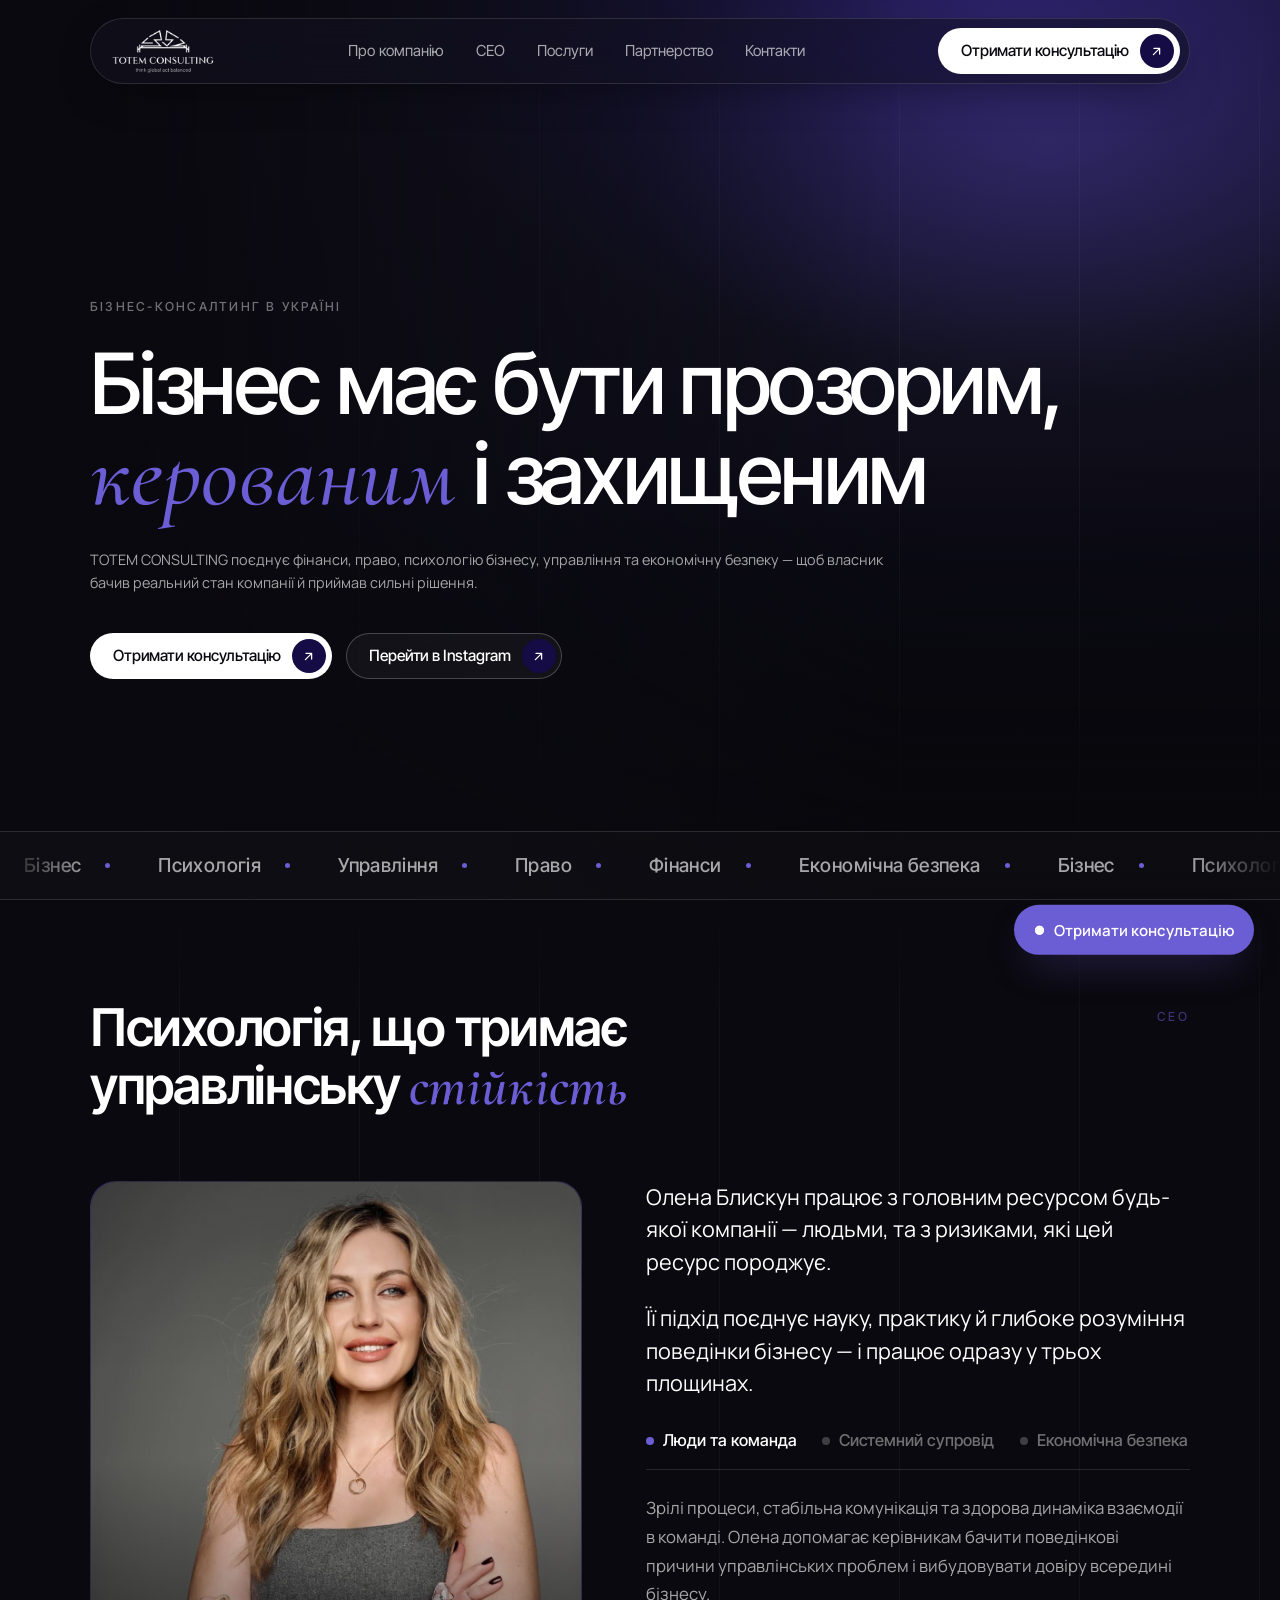
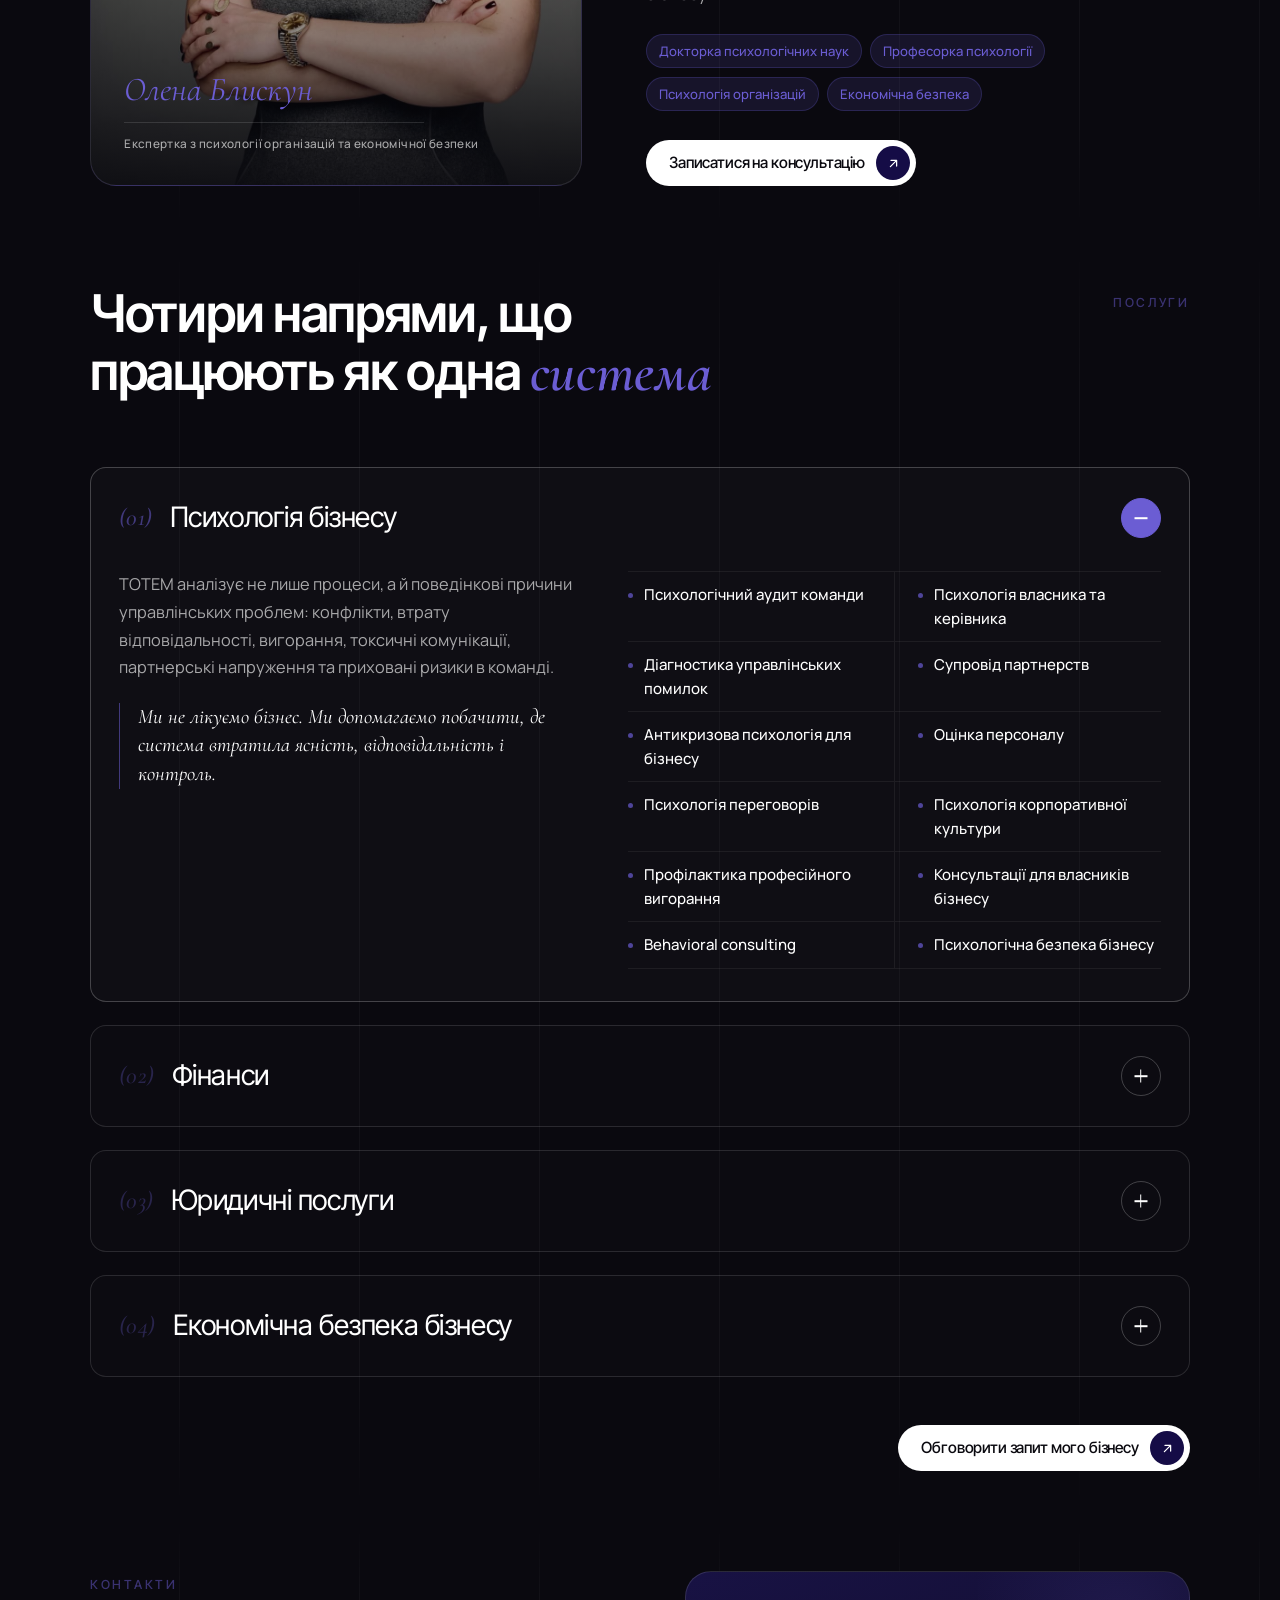
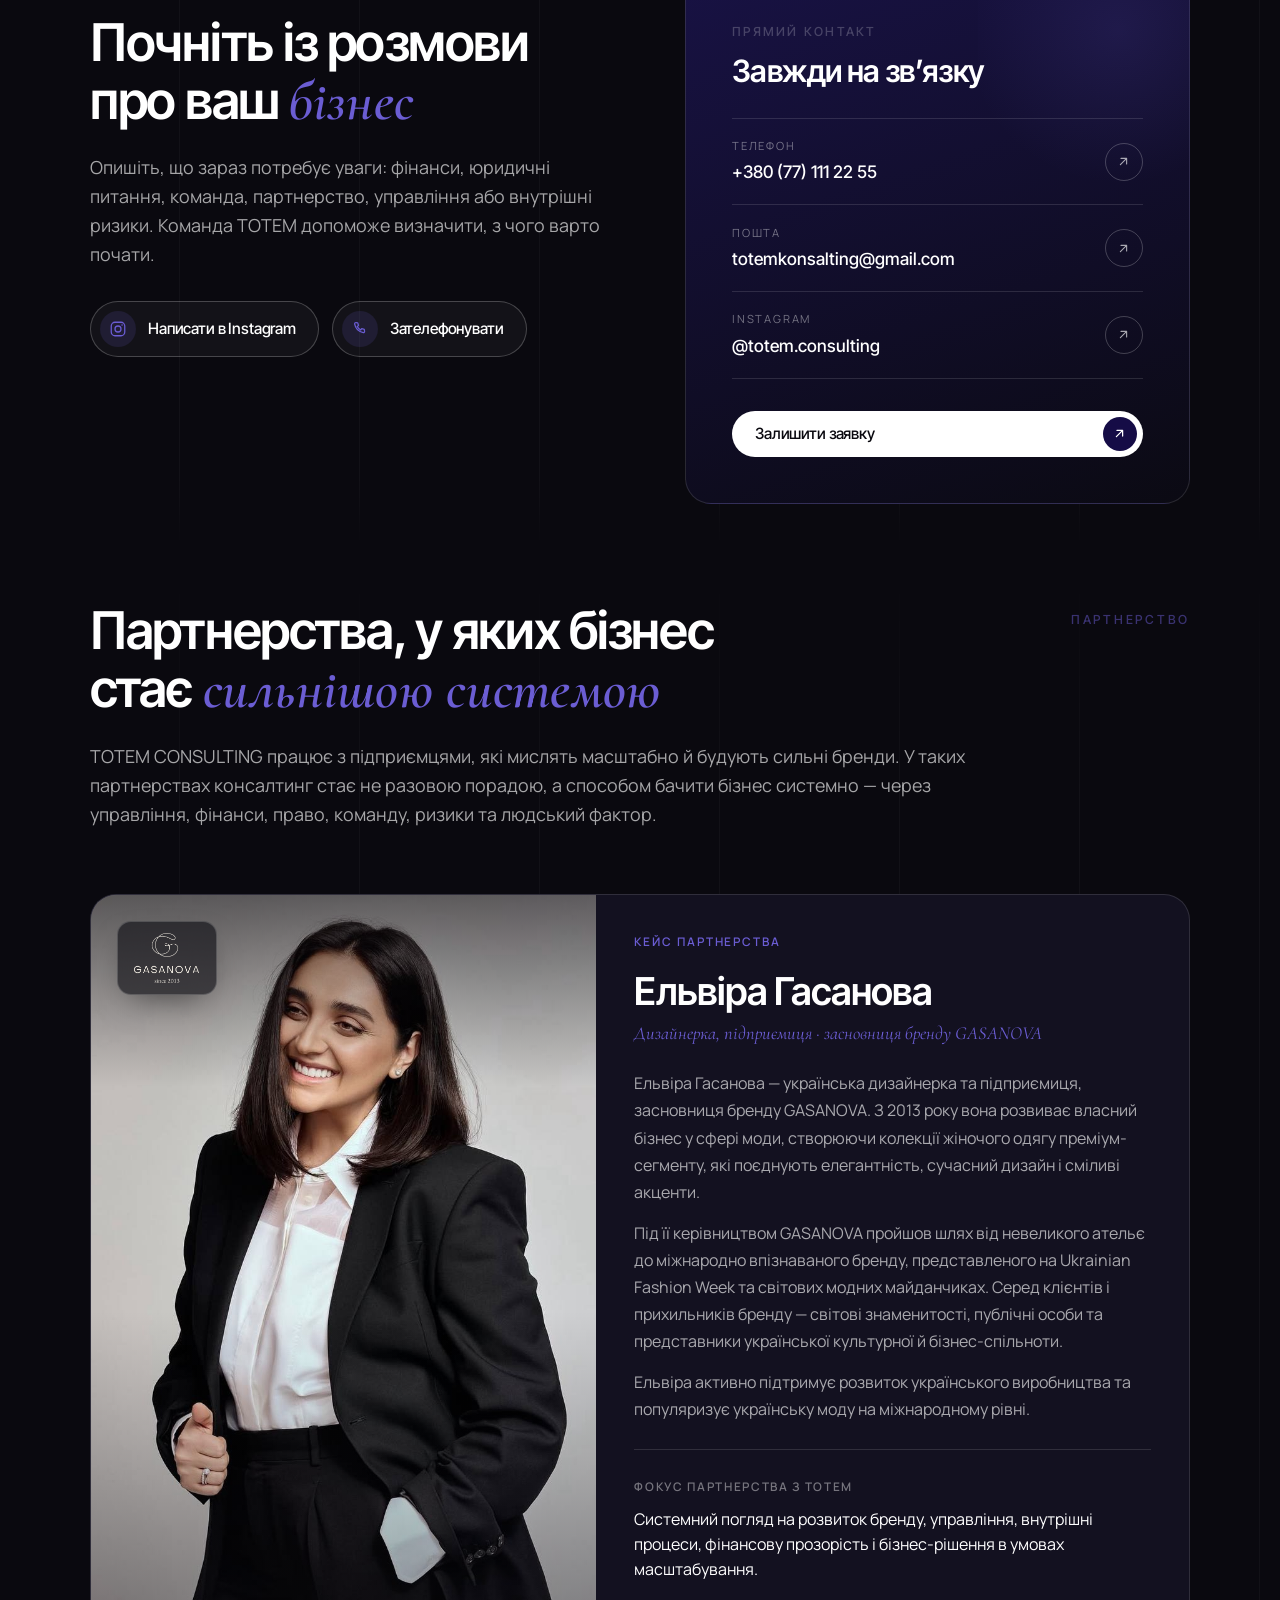
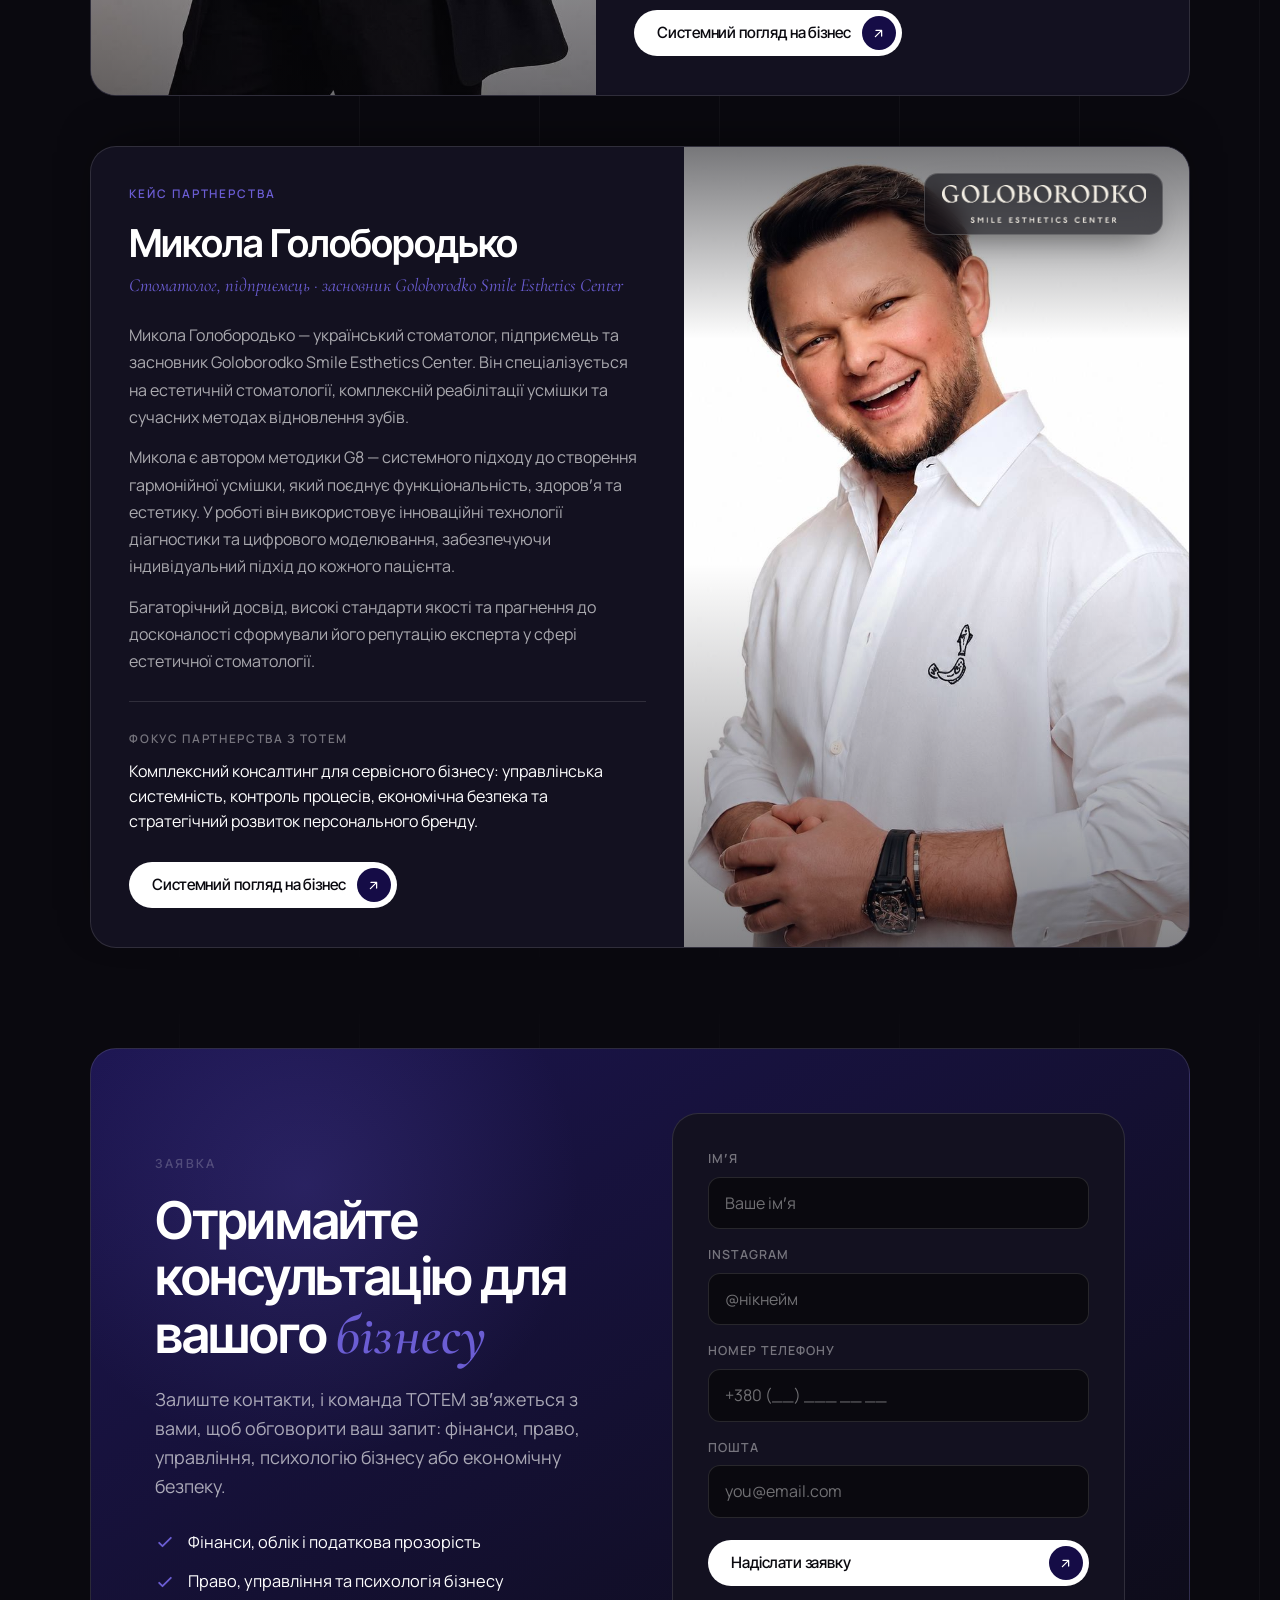
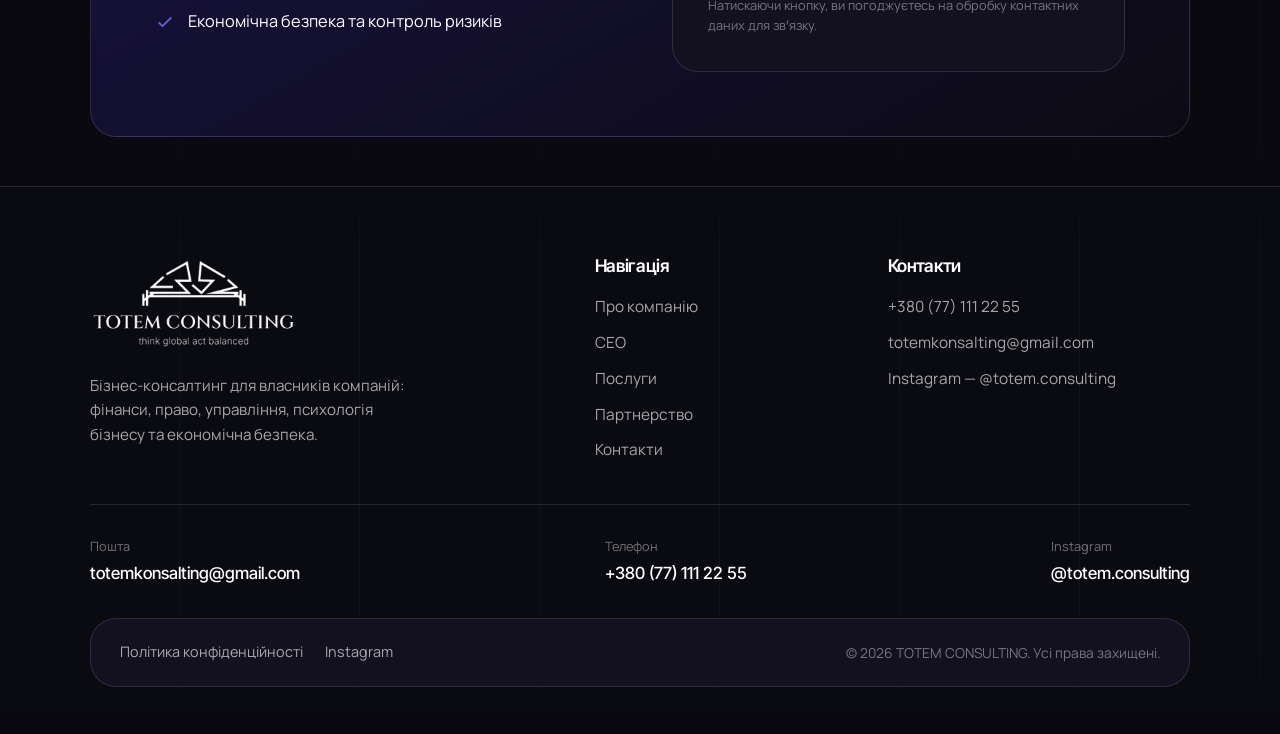
==== index.html @ d89ec5dc "Recolor all warm/gold tints to indigo: gradients, glows, overlays, error colors, near-black canvas n" ====
<!DOCTYPE html>
<html lang="uk">
<head>
  <meta charset="UTF-8">
  <meta name="viewport" content="width=device-width, initial-scale=1.0, viewport-fit=cover">
  <title>TOTEM CONSULTING — бізнес-консалтинг, психологія бізнесу, фінанси, право та управління</title>
  <meta name="description" content="TOTEM CONSULTING допомагає власникам бізнесу структурувати фінанси, право, управління, психологію бізнесу та економічну безпеку. Робимо бізнес прозорим і керованим.">
  <meta property="og:type" content="website">
  <meta property="og:title" content="TOTEM CONSULTING — бізнес-консалтинг для власників компаній">
  <meta property="og:description" content="Фінанси, право, управління, психологія бізнесу та економічна безпека. Робимо бізнес прозорим, керованим і захищеним.">
  <meta property="og:locale" content="uk_UA">
  <meta name="theme-color" content="#0a090f">

  <link rel="preconnect" href="https://fonts.googleapis.com">
  <link rel="preconnect" href="https://fonts.gstatic.com" crossorigin>
  <link href="https://fonts.googleapis.com/css2?family=Inter+Tight:wght@400;500;600;700&family=Manrope:wght@400;500;600;700&family=Cormorant+Garamond:ital,wght@1,500;1,600;1,700&display=swap" rel="stylesheet">
  <link rel="stylesheet" href="css/styles.css">
  <!-- enable preloader only when JS is available (no-JS users see content immediately) -->
  <script>document.documentElement.classList.add('has-pl');</script>
  <link rel="icon" href="data:image/svg+xml,%3Csvg xmlns='http://www.w3.org/2000/svg' viewBox='0 0 32 32'%3E%3Crect width='32' height='32' fill='%230a090f'/%3E%3Ctext x='16' y='23' font-family='Georgia' font-style='italic' font-size='18' fill='%23ffffff' text-anchor='middle'%3ET%3C/text%3E%3C/svg%3E">

  <script type="application/ld+json">
  {
    "@context": "https://schema.org",
    "@type": "ProfessionalService",
    "name": "TOTEM CONSULTING",
    "description": "Бізнес-консалтинг для власників компаній: фінанси, право, управління, психологія бізнесу та економічна безпека.",
    "areaServed": "UA",
    "telephone": "+380771112255",
    "email": "totemkonsalting@gmail.com",
    "sameAs": ["https://www.instagram.com/totem.consulting"]
  }
  </script>
</head>
<body id="top" class="pl-active">

  <!-- ============ 0. PRELOADER (aperture split-reveal) ============ -->
  <div class="preloader" id="preloader" role="status" aria-live="polite" aria-label="Завантаження сайту TOTEM CONSULTING">
    <div class="pl-grid" aria-hidden="true"></div>
    <div class="pl-stage">
      <div class="pl-frame" aria-hidden="true">
        <span class="pl-logo"></span>
        <span class="pl-sheen"></span>
        <span class="pl-shutter pl-shutter--top"></span>
        <span class="pl-shutter pl-shutter--bottom"></span>
        <span class="pl-seam"></span>
      </div>
      <span class="pl-word">TOTEM CONSULTING</span>
      <span class="pl-rule" aria-hidden="true"></span>
    </div>
  </div>

  <!-- ============ 1. ШАПКА ============ -->
  <header class="header" id="header">
    <div class="container">
      <div class="nav-pill">
        <a href="#top" class="brand" aria-label="TOTEM CONSULTING — на головну">
          <img class="brand-logo" src="assets/totem-logo-white.png" alt="TOTEM CONSULTING">
        </a>
        <nav class="nav" aria-label="Головна навігація">
          <a href="#about" class="nav-link">Про компанію</a>
          <a href="#ceo" class="nav-link">CEO</a>
          <a href="#services" class="nav-link">Послуги</a>
          <a href="#partners" class="nav-link">Партнерство</a>
          <a href="#contacts" class="nav-link">Контакти</a>
        </nav>
        <div class="header-right">
          <button class="btn" data-open-popup>
            Отримати консультацію
            <span class="btn-circle" aria-hidden="true">
              <svg viewBox="0 0 24 24" fill="none"><path d="M7 17 17 7M17 7H8M17 7v9" stroke="currentColor" stroke-width="2" stroke-linecap="round" stroke-linejoin="round"/></svg>
              <svg viewBox="0 0 24 24" fill="none"><path d="M7 17 17 7M17 7H8M17 7v9" stroke="currentColor" stroke-width="2" stroke-linecap="round" stroke-linejoin="round"/></svg>
            </span>
          </button>
          <button class="burger" id="burger" aria-label="Відкрити меню" aria-expanded="false"><span></span><span></span><span></span></button>
        </div>
      </div>
    </div>
  </header>

  <div class="mobile-menu" id="mobileMenu">
    <nav aria-label="Мобільна навігація">
      <a href="#about" class="m-link" data-mclose>Про компанію <span>01</span></a>
      <a href="#ceo" class="m-link" data-mclose>CEO <span>02</span></a>
      <a href="#services" class="m-link" data-mclose>Послуги <span>03</span></a>
      <a href="#partners" class="m-link" data-mclose>Партнерство <span>04</span></a>
      <a href="#contacts" class="m-link" data-mclose>Контакти <span>05</span></a>
    </nav>
    <div class="mobile-contacts">
      <a href="https://www.instagram.com/totem.consulting?igsh=ZHdnNnczNXMxYWps" target="_blank" rel="noopener">Instagram — @totem.consulting</a>
      <a href="mailto:totemkonsalting@gmail.com">totemkonsalting@gmail.com</a>
      <a href="tel:+380771112255">+380 (77) 111 22 55</a>
    </div>
  </div>

  <main>

    <!-- ============ 2. CTA-БАНЕР ПРО КОМПАНІЮ ============ -->
    <section class="hero" id="about">
      <!-- Мінімалістичне преміальне тло: ледь помітні вертикальні лінії -->
      <div class="hero-lines" aria-hidden="true"></div>
      <div class="hero-overlay" aria-hidden="true"></div>
      <div class="container">
        <div class="hero-body">
          <span class="eyebrow reveal">Бізнес-консалтинг в Україні</span>
          <h1 class="reveal" data-delay="1" style="margin-top:1.4rem;">
            Бізнес має бути прозорим, <span class="serif">керованим</span> <span class="nowrap">і захищеним</span>
          </h1>
          <p class="hero-sub reveal" data-delay="2">
            TOTEM CONSULTING поєднує фінанси, право, психологію бізнесу, управління
            та економічну безпеку — щоб власник бачив реальний стан компанії
            й приймав сильні рішення.
          </p>
          <div class="hero-actions reveal" data-delay="3">
            <button class="btn" data-open-popup>
              Отримати консультацію
              <span class="btn-circle" aria-hidden="true">
                <svg viewBox="0 0 24 24" fill="none"><path d="M7 17 17 7M17 7H8M17 7v9" stroke="currentColor" stroke-width="2" stroke-linecap="round" stroke-linejoin="round"/></svg>
                <svg viewBox="0 0 24 24" fill="none"><path d="M7 17 17 7M17 7H8M17 7v9" stroke="currentColor" stroke-width="2" stroke-linecap="round" stroke-linejoin="round"/></svg>
              </span>
            </button>
            <a class="btn btn--line" href="https://www.instagram.com/totem.consulting?igsh=ZHdnNnczNXMxYWps" target="_blank" rel="noopener">
              Перейти в Instagram
              <span class="btn-circle" aria-hidden="true">
                <svg viewBox="0 0 24 24" fill="none"><path d="M7 17 17 7M17 7H8M17 7v9" stroke="currentColor" stroke-width="2" stroke-linecap="round" stroke-linejoin="round"/></svg>
                <svg viewBox="0 0 24 24" fill="none"><path d="M7 17 17 7M17 7H8M17 7v9" stroke="currentColor" stroke-width="2" stroke-linecap="round" stroke-linejoin="round"/></svg>
              </span>
            </a>
          </div>
        </div>
      </div>
      <div class="hero-markers" aria-label="Напрями експертизи">
        <div class="hm-viewport">
          <div class="hm-track">
            <span class="hm-item">Бізнес</span><span class="hm-item">Психологія</span><span class="hm-item">Управління</span><span class="hm-item">Право</span><span class="hm-item">Фінанси</span><span class="hm-item">Економічна безпека</span>
            <span class="hm-item" aria-hidden="true">Бізнес</span><span class="hm-item" aria-hidden="true">Психологія</span><span class="hm-item" aria-hidden="true">Управління</span><span class="hm-item" aria-hidden="true">Право</span><span class="hm-item" aria-hidden="true">Фінанси</span><span class="hm-item" aria-hidden="true">Економічна безпека</span>
            <span class="hm-item" aria-hidden="true">Бізнес</span><span class="hm-item" aria-hidden="true">Психологія</span><span class="hm-item" aria-hidden="true">Управління</span><span class="hm-item" aria-hidden="true">Право</span><span class="hm-item" aria-hidden="true">Фінанси</span><span class="hm-item" aria-hidden="true">Економічна безпека</span>
          </div>
        </div>
      </div>
    </section>

    <!-- ============ 3. CEO ============ -->
    <section class="section" id="ceo">
      <div class="container">
        <div class="head-row reveal">
          <div class="head-main">
            <h2 class="h2">Психологія, що тримає управлінську <span class="serif">стійкість</span></h2>
          </div>
          <div class="head-aside">
            <span class="eyebrow head-tag">CEO</span>
          </div>
        </div>

        <div class="ceo-grid">
          <div class="ceo-card reveal" role="img" aria-label="Олена Блискун, CEO TOTEM CONSULTING">
            <img class="ceo-photo" src="assets/Олена.jpg" alt="Олена Блискун — CEO TOTEM CONSULTING">
            <div class="vc-inner">
              <p class="vc-name">Олена Блискун</p>
              <p class="vc-role">Експертка з психології організацій та економічної безпеки</p>
            </div>
          </div>

          <div class="ceo-text reveal" data-delay="1">
            <p class="lead ceo-lead">Олена Блискун працює з головним ресурсом будь-якої компанії — людьми, та з ризиками, які цей ресурс породжує.</p>
            <p class="ceo-intro">Її підхід поєднує науку, практику й глибоке розуміння поведінки бізнесу — і працює одразу у трьох площинах.</p>
            <div class="value-tabs" role="tablist" aria-label="Площини роботи CEO">
              <button class="value-tab active" data-vtab="v1" role="tab">Люди та команда</button>
              <button class="value-tab" data-vtab="v2" role="tab">Системний супровід</button>
              <button class="value-tab" data-vtab="v3" role="tab">Економічна безпека</button>
            </div>
            <div class="value-panel active" id="v1" role="tabpanel"><p>Зрілі процеси, стабільна комунікація та здорова динаміка взаємодії в команді. Олена допомагає керівникам бачити поведінкові причини управлінських проблем і вибудовувати довіру всередині бізнесу.</p></div>
            <div class="value-panel" id="v2" role="tabpanel"><p>Не разові поради, а постійний супровід, що підтримує людський баланс і посилює управлінську стійкість. Науковість поєднується з практичністю та розумінням реальних механізмів бізнесу.</p></div>
            <div class="value-panel" id="v3" role="tabpanel"><p>Погляд на бізнес через призму ризиків, загроз, внутрішньої стабільності та механік захищеності компанії. Як керівниця економічної безпеки, Олена додає роботі команди комплексності.</p></div>
            <div class="ceo-creds">
              <span class="cred">Докторка психологічних наук</span>
              <span class="cred">Професорка психології</span>
              <span class="cred">Психологія організацій</span>
              <span class="cred">Економічна безпека</span>
            </div>
            <button class="btn" data-open-popup style="margin-top:1.8rem;">
              Записатися на консультацію
              <span class="btn-circle" aria-hidden="true">
                <svg viewBox="0 0 24 24" fill="none"><path d="M7 17 17 7M17 7H8M17 7v9" stroke="currentColor" stroke-width="2" stroke-linecap="round" stroke-linejoin="round"/></svg>
                <svg viewBox="0 0 24 24" fill="none"><path d="M7 17 17 7M17 7H8M17 7v9" stroke="currentColor" stroke-width="2" stroke-linecap="round" stroke-linejoin="round"/></svg>
              </span>
            </button>
          </div>
        </div>
      </div>
    </section>

    <!-- ============ 4. ПОСЛУГИ ============ -->
    <section class="section section--alt" id="services">
      <div class="container">
        <div class="head-row reveal">
          <div class="head-main head-main--services">
            <h2 class="h2">Чотири напрями, що працюють як одна <span class="serif">система</span></h2>
          </div>
          <div class="head-aside">
            <span class="eyebrow head-tag">Послуги</span>
          </div>
        </div>

        <div class="acc reveal" data-delay="1">
          <div class="acc-item open">
            <button class="acc-head" aria-expanded="true"><span class="acc-num">(01)</span><span class="acc-title">Психологія бізнесу</span><span class="acc-toggle" aria-hidden="true"></span></button>
            <div class="acc-body"><div class="acc-inner">
              <div>
                <p class="acc-desc">TOTEM аналізує не лише процеси, а й поведінкові причини управлінських проблем: конфлікти, втрату відповідальності, вигорання, токсичні комунікації, партнерські напруження та приховані ризики в команді.</p>
                <p class="acc-quote">Ми не лікуємо бізнес. Ми допомагаємо побачити, де система втратила ясність, відповідальність і контроль.</p>
              </div>
              <ul class="acc-list">
                <li>Психологічний аудит команди</li><li>Психологія власника та керівника</li><li>Діагностика управлінських помилок</li><li>Супровід партнерств</li><li>Антикризова психологія для бізнесу</li><li>Оцінка персоналу</li><li>Психологія переговорів</li><li>Психологія корпоративної культури</li><li>Профілактика професійного вигорання</li><li>Консультації для власників бізнесу</li><li>Behavioral consulting</li><li>Психологічна безпека бізнесу</li>
              </ul>
            </div></div>
          </div>
          <div class="acc-item">
            <button class="acc-head" aria-expanded="false"><span class="acc-num">(02)</span><span class="acc-title">Фінанси</span><span class="acc-toggle" aria-hidden="true"></span></button>
            <div class="acc-body"><div class="acc-inner">
              <div><p class="acc-desc">TOTEM допомагає власнику бачити реальний фінансовий стан бізнесу, контролювати цифри, податки, облік, ризики та внутрішні процеси.</p></div>
              <ul class="acc-list">
                <li>Реєстрація та супровід ФОП</li><li>Реєстрація та ведення ТОВ</li><li>Бухгалтерський супровід бізнесу</li><li>Податкова звітність</li><li>Супровід ПДВ</li><li>Фінансовий аудит бізнесу</li><li>Управлінський облік</li><li>Оптимізація бізнес-процесів</li><li>Супровід перевірок</li><li>Фінансова безпека бізнесу</li><li>Консультації для бізнесу</li><li>Аутсорсинг фінансового відділу</li>
              </ul>
            </div></div>
          </div>
          <div class="acc-item">
            <button class="acc-head" aria-expanded="false"><span class="acc-num">(03)</span><span class="acc-title">Юридичні послуги</span><span class="acc-toggle" aria-hidden="true"></span></button>
            <div class="acc-body"><div class="acc-inner">
              <div><p class="acc-desc">Юридичний супровід TOTEM допомагає бізнесу зменшувати правові ризики, правильно оформлювати домовленості, захищати інтереси компанії та приймати рішення з урахуванням юридичних наслідків.</p></div>
              <ul class="acc-list">
                <li>Юридичний супровід бізнесу</li><li>Розробка та аналіз договорів</li><li>Договірний супровід</li><li>Супровід ФОП та ТОВ</li><li>Правовий аудит бізнесу</li><li>Супровід перевірок і держорганів</li><li>Юридичний супровід партнерств</li><li>Претензійна та досудова робота</li><li>Корпоративне право</li><li>Супровід бізнес-рішень</li><li>Партнерство з адвокатськими обʼєднаннями</li><li>Робота з профільними юристами</li>
              </ul>
            </div></div>
          </div>
          <div class="acc-item">
            <button class="acc-head" aria-expanded="false"><span class="acc-num">(04)</span><span class="acc-title">Економічна безпека бізнесу</span><span class="acc-toggle" aria-hidden="true"></span></button>
            <div class="acc-body"><div class="acc-inner">
              <div>
                <p class="acc-desc">TOTEM допомагає власникам бачити ризики раніше, ніж вони стають кризою: у фінансах, команді, партнерах, документах, процесах і репутації.</p>
                <p class="acc-quote">TOTEM допомагає бізнесу бачити ризики до того, як вони стають проблемою.</p>
              </div>
              <ul class="acc-list">
                <li>Аналіз бізнес-ризиків</li><li>Аудит внутрішніх процесів</li><li>Аналіз репутаційних і фінансових ризиків</li><li>Комплексний аналіз вразливостей бізнесу</li><li>Конфіденційний супровід бізнесу</li><li>Перевірка надійності внутрішніх процесів</li><li>Антикризовий супровід власників</li><li>Супровід складних переговорів</li>
              </ul>
            </div></div>
          </div>
        </div>

        <div class="acc-cta reveal">
          <button class="btn" data-open-popup>
            Обговорити запит мого бізнесу
            <span class="btn-circle" aria-hidden="true">
              <svg viewBox="0 0 24 24" fill="none"><path d="M7 17 17 7M17 7H8M17 7v9" stroke="currentColor" stroke-width="2" stroke-linecap="round" stroke-linejoin="round"/></svg>
              <svg viewBox="0 0 24 24" fill="none"><path d="M7 17 17 7M17 7H8M17 7v9" stroke="currentColor" stroke-width="2" stroke-linecap="round" stroke-linejoin="round"/></svg>
            </span>
          </button>
        </div>
      </div>
    </section>

    <!-- ============ 5. КОНТАКТНА ГРУПА ============ -->
    <section class="section" id="contacts">
      <div class="container">
        <div class="contact-grid">
          <div class="contact-intro reveal">
            <span class="eyebrow eyebrow--accent">Контакти</span>
            <h2 class="h2" style="margin-top:1.2rem;">Почніть із розмови про ваш <span class="serif">бізнес</span></h2>
            <p class="lead" style="margin-top:1.3rem;">Опишіть, що зараз потребує уваги: фінанси, юридичні питання, команда, партнерство, управління або внутрішні ризики. Команда TOTEM допоможе визначити, з чого варто почати.</p>
            <div class="contact-actions">
              <a class="btn btn--icon" href="https://www.instagram.com/totem.consulting?igsh=ZHdnNnczNXMxYWps" target="_blank" rel="noopener">
                <span class="btn-ico" aria-hidden="true"><svg viewBox="0 0 24 24" fill="none"><rect x="3" y="3" width="18" height="18" rx="5" stroke="currentColor" stroke-width="1.7"/><circle cx="12" cy="12" r="4" stroke="currentColor" stroke-width="1.7"/><circle cx="17.4" cy="6.6" r="1.1" fill="currentColor"/></svg></span>
                Написати в Instagram
              </a>
              <a class="btn btn--icon" href="tel:+380771112255">
                <span class="btn-ico" aria-hidden="true"><svg viewBox="0 0 24 24" fill="none"><path d="M6.6 3.5 9 3.9l1 3.4-1.7 1.4a12 12 0 0 0 4.6 4.6l1.4-1.7 3.4 1 .4 2.4a1.6 1.6 0 0 1-1.7 1.8A14.6 14.6 0 0 1 4.8 5.2 1.6 1.6 0 0 1 6.6 3.5Z" stroke="currentColor" stroke-width="1.7" stroke-linejoin="round"/></svg></span>
                Зателефонувати
              </a>
            </div>
          </div>
          <div class="contact-card reveal" data-delay="1">
            <span class="eyebrow eyebrow--soft">Прямий контакт</span>
            <h3>Завжди на звʼязку</h3>
            <div class="bold-rows">
              <a class="bold-row" href="tel:+380771112255">
                <span class="br-meta"><span class="br-label">Телефон</span><span class="br-value">+380 (77) 111 22 55</span></span>
                <span class="br-go" aria-hidden="true"><svg viewBox="0 0 24 24" fill="none"><path d="M7 17 17 7M17 7H8M17 7v9" stroke="currentColor" stroke-width="1.8" stroke-linecap="round" stroke-linejoin="round"/></svg></span>
              </a>
              <a class="bold-row" href="mailto:totemkonsalting@gmail.com">
                <span class="br-meta"><span class="br-label">Пошта</span><span class="br-value">totemkonsalting@gmail.com</span></span>
                <span class="br-go" aria-hidden="true"><svg viewBox="0 0 24 24" fill="none"><path d="M7 17 17 7M17 7H8M17 7v9" stroke="currentColor" stroke-width="1.8" stroke-linecap="round" stroke-linejoin="round"/></svg></span>
              </a>
              <a class="bold-row" href="https://www.instagram.com/totem.consulting?igsh=ZHdnNnczNXMxYWps" target="_blank" rel="noopener">
                <span class="br-meta"><span class="br-label">Instagram</span><span class="br-value">@totem.consulting</span></span>
                <span class="br-go" aria-hidden="true"><svg viewBox="0 0 24 24" fill="none"><path d="M7 17 17 7M17 7H8M17 7v9" stroke="currentColor" stroke-width="1.8" stroke-linecap="round" stroke-linejoin="round"/></svg></span>
              </a>
            </div>
            <button class="btn btn--block" data-open-popup>
              Залишити заявку
              <span class="btn-circle" aria-hidden="true">
                <svg viewBox="0 0 24 24" fill="none"><path d="M7 17 17 7M17 7H8M17 7v9" stroke="currentColor" stroke-width="2" stroke-linecap="round" stroke-linejoin="round"/></svg>
                <svg viewBox="0 0 24 24" fill="none"><path d="M7 17 17 7M17 7H8M17 7v9" stroke="currentColor" stroke-width="2" stroke-linecap="round" stroke-linejoin="round"/></svg>
              </span>
            </button>
          </div>
        </div>
      </div>
    </section>

    <!-- ============ 6. ПАРТНЕРСТВО З ГАСАНОВОЮ (кейс) ============ -->
    <section class="section section--alt" id="partners">
      <div class="container">
        <div class="head-row reveal">
          <div class="head-main head-main--partners">
            <h2 class="h2">Партнерства, у яких бізнес стає <span class="serif">сильнішою системою</span></h2>
            <p class="lead">TOTEM CONSULTING працює з підприємцями, які мислять масштабно й будують сильні бренди. У таких партнерствах консалтинг стає не разовою порадою, а способом бачити бізнес системно — через управління, фінанси, право, команду, ризики та людський фактор.</p>
          </div>
          <div class="head-aside">
            <span class="eyebrow head-tag">Партнерство</span>
          </div>
        </div>

        <div class="cases">
          <article class="case reveal" data-delay="1">
          <div class="case-media">
            <div class="case-brand"><img src="assets/gasanova-logo-white.png" alt="Логотип бренду GASANOVA"></div>
            <img class="photo" src="assets/elvira-gasanova.jpeg" alt="Ельвіра Гасанова — засновниця бренду GASANOVA">
          </div>
          <div class="case-body">
            <span class="case-eyebrow">Кейс партнерства</span>
            <h3 class="case-name">Ельвіра Гасанова</h3>
            <p class="case-role">Дизайнерка, підприємиця · засновниця бренду GASANOVA</p>
            <div class="case-desc">
              <p>Ельвіра Гасанова — українська дизайнерка та підприємиця, засновниця бренду GASANOVA. З 2013 року вона розвиває власний бізнес у сфері моди, створюючи колекції жіночого одягу преміум-сегменту, які поєднують елегантність, сучасний дизайн і сміливі акценти.</p>
              <p>Під її керівництвом GASANOVA пройшов шлях від невеликого ательє до міжнародно впізнаваного бренду, представленого на Ukrainian Fashion Week та світових модних майданчиках. Серед клієнтів і прихильників бренду — світові знаменитості, публічні особи та представники української культурної й бізнес-спільноти.</p>
              <p>Ельвіра активно підтримує розвиток українського виробництва та популяризує українську моду на міжнародному рівні.</p>
            </div>
            <div class="case-focus">
              <span class="cf-label">Фокус партнерства з TOTEM</span>
              <p>Системний погляд на розвиток бренду, управління, внутрішні процеси, фінансову прозорість і бізнес-рішення в умовах масштабування.</p>
            </div>
            <button class="btn" data-open-popup>
              Системний погляд на бізнес
              <span class="btn-circle" aria-hidden="true">
                <svg viewBox="0 0 24 24" fill="none"><path d="M7 17 17 7M17 7H8M17 7v9" stroke="currentColor" stroke-width="2" stroke-linecap="round" stroke-linejoin="round"/></svg>
                <svg viewBox="0 0 24 24" fill="none"><path d="M7 17 17 7M17 7H8M17 7v9" stroke="currentColor" stroke-width="2" stroke-linecap="round" stroke-linejoin="round"/></svg>
              </span>
            </button>
          </div>
          </article>

          <article class="case case--rev reveal" data-delay="1">
            <div class="case-media">
              <div class="case-brand"><img src="assets/goloborodko-logo-white.png" alt="Логотип Goloborodko Smile Esthetics Center"></div>
              <img class="photo" src="assets/mykola-holoborodko.jpeg" alt="Микола Голобородько — засновник Goloborodko Smile Esthetics Center">
            </div>
            <div class="case-body">
              <span class="case-eyebrow">Кейс партнерства</span>
              <h3 class="case-name">Микола Голобородько</h3>
              <p class="case-role">Стоматолог, підприємець · засновник Goloborodko Smile Esthetics Center</p>
              <div class="case-desc">
                <p>Микола Голобородько — український стоматолог, підприємець та засновник Goloborodko Smile Esthetics Center. Він спеціалізується на естетичній стоматології, комплексній реабілітації усмішки та сучасних методах відновлення зубів.</p>
                <p>Микола є автором методики G8 — системного підходу до створення гармонійної усмішки, який поєднує функціональність, здоровʼя та естетику. У роботі він використовує інноваційні технології діагностики та цифрового моделювання, забезпечуючи індивідуальний підхід до кожного пацієнта.</p>
                <p>Багаторічний досвід, високі стандарти якості та прагнення до досконалості сформували його репутацію експерта у сфері естетичної стоматології.</p>
              </div>
              <div class="case-focus">
                <span class="cf-label">Фокус партнерства з TOTEM</span>
                <p>Комплексний консалтинг для сервісного бізнесу: управлінська системність, контроль процесів, економічна безпека та стратегічний розвиток персонального бренду.</p>
              </div>
              <button class="btn" data-open-popup>
                Системний погляд на бізнес
                <span class="btn-circle" aria-hidden="true">
                  <svg viewBox="0 0 24 24" fill="none"><path d="M7 17 17 7M17 7H8M17 7v9" stroke="currentColor" stroke-width="2" stroke-linecap="round" stroke-linejoin="round"/></svg>
                  <svg viewBox="0 0 24 24" fill="none"><path d="M7 17 17 7M17 7H8M17 7v9" stroke="currentColor" stroke-width="2" stroke-linecap="round" stroke-linejoin="round"/></svg>
                </span>
              </button>
            </div>
          </article>
        </div>
      </div>
    </section>

    <!-- ============ 7. CTA-ФОРМА ============ -->
    <section class="section">
      <div class="container">
        <div class="cta-bold reveal">
          <div>
            <span class="eyebrow eyebrow--soft">Заявка</span>
            <h2 class="h2" style="margin-top:1.1rem;">Отримайте консультацію для вашого <span class="serif">бізнесу</span></h2>
            <p class="lead" style="margin-top:1.2rem;">Залиште контакти, і команда TOTEM звʼяжеться з вами, щоб обговорити ваш запит: фінанси, право, управління, психологію бізнесу або економічну безпеку.</p>
            <ul class="cta-checks">
              <li><svg viewBox="0 0 24 24" fill="none"><path d="M5 13l4 4L19 7" stroke="currentColor" stroke-width="2.2" stroke-linecap="round" stroke-linejoin="round"/></svg> Фінанси, облік і податкова прозорість</li>
              <li><svg viewBox="0 0 24 24" fill="none"><path d="M5 13l4 4L19 7" stroke="currentColor" stroke-width="2.2" stroke-linecap="round" stroke-linejoin="round"/></svg> Право, управління та психологія бізнесу</li>
              <li><svg viewBox="0 0 24 24" fill="none"><path d="M5 13l4 4L19 7" stroke="currentColor" stroke-width="2.2" stroke-linecap="round" stroke-linejoin="round"/></svg> Економічна безпека та контроль ризиків</li>
            </ul>
          </div>
          <div>
            <div class="form-card">
              <form class="lead-form" id="mainForm" novalidate>
                <div class="field"><label for="name">Імʼя</label><input type="text" id="name" name="name" placeholder="Ваше імʼя" autocomplete="name" required><span class="err" data-err></span></div>
                <div class="field"><label for="instagram">Instagram</label><input type="text" id="instagram" name="instagram" placeholder="@нікнейм" autocomplete="off" required><span class="err" data-err></span></div>
                <div class="field"><label for="phone">Номер телефону</label><input type="tel" id="phone" name="phone" placeholder="+380 (__) ___ __ __" autocomplete="tel" required><span class="err" data-err></span></div>
                <div class="field"><label for="email">Пошта</label><input type="email" id="email" name="email" placeholder="you@email.com" autocomplete="email" required><span class="err" data-err></span></div>
                <button type="submit" class="btn btn--block">
                  <span class="btn-label">Надіслати заявку</span>
                  <span class="btn-circle" aria-hidden="true">
                    <svg viewBox="0 0 24 24" fill="none"><path d="M7 17 17 7M17 7H8M17 7v9" stroke="currentColor" stroke-width="2" stroke-linecap="round" stroke-linejoin="round"/></svg>
                    <svg viewBox="0 0 24 24" fill="none"><path d="M7 17 17 7M17 7H8M17 7v9" stroke="currentColor" stroke-width="2" stroke-linecap="round" stroke-linejoin="round"/></svg>
                  </span>
                </button>
                <p class="form-note">Натискаючи кнопку, ви погоджуєтесь на обробку контактних даних для звʼязку.</p>
              </form>
              <div class="form-success" id="mainSuccess">
                <div class="check" aria-hidden="true"><svg width="26" height="26" viewBox="0 0 24 24" fill="none"><path d="M5 13l4 4L19 7" stroke="currentColor" stroke-width="2.2" stroke-linecap="round" stroke-linejoin="round"/></svg></div>
                <h3 class="h3">Дякуємо</h3>
                <p class="muted">Ваша заявка прийнята. Команда TOTEM звʼяжеться з вами найближчим часом.</p>
              </div>
            </div>
          </div>
        </div>
      </div>
    </section>

  </main>

  <!-- ============ 8. ФУТЕР ============ -->
  <footer class="footer">
    <div class="container">
      <div class="footer-top">
        <div class="footer-brand">
          <span class="brand brand--footer">
            <img class="brand-logo" src="assets/totem-logo-white.png" alt="TOTEM CONSULTING">
          </span>
          <p class="footer-desc">Бізнес-консалтинг для власників компаній: фінанси, право, управління, психологія бізнесу та економічна безпека.</p>
        </div>
        <div class="footer-col">
          <h4>Навігація</h4>
          <ul>
            <li><a href="#about">Про компанію</a></li>
            <li><a href="#ceo">CEO</a></li>
            <li><a href="#services">Послуги</a></li>
            <li><a href="#partners">Партнерство</a></li>
            <li><a href="#contacts">Контакти</a></li>
          </ul>
        </div>
        <div class="footer-col">
          <h4>Контакти</h4>
          <ul>
            <li><a href="tel:+380771112255">+380 (77) 111 22 55</a></li>
            <li><a href="mailto:totemkonsalting@gmail.com">totemkonsalting@gmail.com</a></li>
            <li><a href="https://www.instagram.com/totem.consulting?igsh=ZHdnNnczNXMxYWps" target="_blank" rel="noopener">Instagram — @totem.consulting</a></li>
          </ul>
        </div>
      </div>
      <div class="footer-meta">
        <div><div class="fm-label">Пошта</div><div class="fm-value">totemkonsalting@gmail.com</div></div>
        <div><div class="fm-label">Телефон</div><div class="fm-value">+380 (77) 111 22 55</div></div>
        <div><div class="fm-label">Instagram</div><a class="fm-value fm-link" href="https://www.instagram.com/totem.consulting?igsh=ZHdnNnczNXMxYWps" target="_blank" rel="noopener">@totem.consulting</a></div>
      </div>
      <div class="footer-bar">
        <div class="fb-links">
          <a href="#">Політика конфіденційності</a>
          <a href="https://www.instagram.com/totem.consulting?igsh=ZHdnNnczNXMxYWps" target="_blank" rel="noopener">Instagram</a>
        </div>
        <span class="copy">© <span id="year"></span> TOTEM CONSULTING. Усі права захищені.</span>
      </div>
    </div>
  </footer>

  <button class="floating-widget" id="floatingWidget" data-open-popup aria-label="Отримати консультацію">
    <span class="fw-pulse" aria-hidden="true"></span> Отримати консультацію
  </button>

  <div class="sticky-cta" id="stickyCta">
    <button class="btn btn--block" data-open-popup>
      Отримати консультацію
      <span class="btn-circle" aria-hidden="true">
        <svg viewBox="0 0 24 24" fill="none"><path d="M7 17 17 7M17 7H8M17 7v9" stroke="currentColor" stroke-width="2" stroke-linecap="round" stroke-linejoin="round"/></svg>
        <svg viewBox="0 0 24 24" fill="none"><path d="M7 17 17 7M17 7H8M17 7v9" stroke="currentColor" stroke-width="2" stroke-linecap="round" stroke-linejoin="round"/></svg>
      </span>
    </button>
  </div>

  <div class="popup-overlay" id="popup" role="dialog" aria-modal="true" aria-labelledby="popupTitle">
    <div class="popup">
      <button class="popup-close" id="popupClose" aria-label="Закрити"><svg width="18" height="18" viewBox="0 0 24 24" fill="none"><path d="M6 6l12 12M18 6L6 18" stroke="currentColor" stroke-width="1.8" stroke-linecap="round"/></svg></button>
      <span class="eyebrow">Консультація</span>
      <h3 class="h3" id="popupTitle" style="margin-top:0.8rem;">Отримайте консультацію для вашого бізнесу</h3>
      <p class="muted">Залиште контакти — команда TOTEM звʼяжеться з вами, щоб обговорити запит.</p>
      <form class="lead-form" id="popupForm" novalidate>
        <div class="field"><label for="p-name">Імʼя</label><input type="text" id="p-name" name="name" placeholder="Ваше імʼя" autocomplete="name" required><span class="err" data-err></span></div>
        <div class="field"><label for="p-instagram">Instagram</label><input type="text" id="p-instagram" name="instagram" placeholder="@нікнейм" autocomplete="off" required><span class="err" data-err></span></div>
        <div class="field"><label for="p-phone">Номер телефону</label><input type="tel" id="p-phone" name="phone" placeholder="+380 (__) ___ __ __" autocomplete="tel" required><span class="err" data-err></span></div>
        <div class="field"><label for="p-email">Пошта</label><input type="email" id="p-email" name="email" placeholder="you@email.com" autocomplete="email" required><span class="err" data-err></span></div>
        <button type="submit" class="btn btn--block">
          <span class="btn-label">Надіслати заявку</span>
          <span class="btn-circle" aria-hidden="true">
            <svg viewBox="0 0 24 24" fill="none"><path d="M7 17 17 7M17 7H8M17 7v9" stroke="currentColor" stroke-width="2" stroke-linecap="round" stroke-linejoin="round"/></svg>
            <svg viewBox="0 0 24 24" fill="none"><path d="M7 17 17 7M17 7H8M17 7v9" stroke="currentColor" stroke-width="2" stroke-linecap="round" stroke-linejoin="round"/></svg>
          </span>
        </button>
      </form>
      <div class="form-success" id="popupSuccess">
        <div class="check" aria-hidden="true"><svg width="26" height="26" viewBox="0 0 24 24" fill="none"><path d="M5 13l4 4L19 7" stroke="currentColor" stroke-width="2.2" stroke-linecap="round" stroke-linejoin="round"/></svg></div>
        <h3 class="h3">Дякуємо</h3>
        <p class="muted">Ваша заявка прийнята. Команда TOTEM звʼяжеться з вами найближчим часом.</p>
      </div>
    </div>
  </div>

  <script src="js/main.js"></script>
</body>
</html>
---- css/styles.css ----
/* ============================================================
   TOTEM CONSULTING — dark premium edition
   Cool near-black canvas · pure white type · deep indigo accent (#150C46).
   Restrained, expert, premium. Inter Tight (display) +
   Manrope (body) + Cormorant Garamond italic (editorial accent).
   90px side gutters · minimalist logo/line hero.
   ============================================================ */

:root {
  --bg:        #0a090f;        /* deep warm near-black canvas   */
  --bg-2:      #0d0c13;        /* alternate section band        */
  --surface:   #131120;        /* cards / panels                */
  --surface-2: #1a1830;        /* elevated panels               */
  --text:      #ffffff;        /* pure white                    */
  --text-2:    rgba(255,255,255,0.64);
  --text-3:    rgba(255,255,255,0.42);
  --line:      rgba(255,255,255,0.12);
  --line-2:    rgba(255,255,255,0.22);
  --line-faint: rgba(255,255,255,0.06);  /* delicate hairlines inside opened panels */
  --accent:    #150C46;        /* deep indigo — solid fills     */
  --accent-text: #6b5dd3;      /* lighter indigo — text/lines on dark */
  --accent-2:  #2a1d7a;        /* brighter indigo (highlights)  */
  --accent-soft: rgba(107,93,211,0.14);
  --on-accent: #ffffff;        /* white text on indigo          */

  --font-display: 'Inter Tight', 'Helvetica Neue', Arial, sans-serif;
  --font-body: 'Manrope', 'Inter Tight', system-ui, sans-serif;
  --serif: 'Cormorant Garamond', Georgia, serif;
  --font: var(--font-display);

  --container: 1500px;
  --gutter: 90px;   /* fixed 90px side padding (reduced on tablet/mobile below) */
  --pad-section: clamp(4.5rem, 9vw, 7.5rem);

  --r-pill: 100px;
  --r-card: 16px;
  --r-lg: 26px;
  --ease: cubic-bezier(0.22, 1, 0.36, 1);
}

*, *::before, *::after { box-sizing: border-box; }
* { margin: 0; padding: 0; }
html { -webkit-text-size-adjust: 100%; scroll-behavior: smooth; }
body {
  font-family: var(--font-body);
  background: var(--bg);
  color: var(--text);
  font-size: 16px;
  line-height: 1.55;
  -webkit-font-smoothing: antialiased;
  text-rendering: optimizeLegibility;
  overflow-x: hidden;
}
img { display: block; max-width: 100%; height: auto; }
a { color: inherit; text-decoration: none; }
button { font: inherit; color: inherit; cursor: pointer; background: none; border: none; }
ul { list-style: none; }
.nowrap { white-space: nowrap; }
:focus-visible { outline: 2px solid var(--accent-text); outline-offset: 3px; border-radius: 4px; }

/* ---------- Layout ---------- */
.container { width: 100%; max-width: var(--container); margin-inline: auto; padding-inline: var(--gutter); }
/* uniform 100px gap between every block (50px + 50px), 120px before the footer */
.section { padding-block: 50px; position: relative; }
#ceo { padding-top: 100px; }   /* hero has no bottom padding, so first block carries the full 100px */
/* uniform canvas across the whole site — same tone as the CEO block */
.section--alt { background: var(--bg); }

/* ---------- Global delicate guide lines (same family as hero, never over text) ---------- */
.section::before, .footer::before {
  content: ""; position: absolute; inset: 0; z-index: 0; pointer-events: none;
  background-image: repeating-linear-gradient(90deg, transparent 0, transparent 179px, rgba(255,255,255,0.035) 179px, rgba(255,255,255,0.035) 180px);
  -webkit-mask-image: linear-gradient(180deg, transparent, #000 12%, #000 88%, transparent);
  mask-image: linear-gradient(180deg, transparent, #000 12%, #000 88%, transparent);
}
.footer { position: relative; }
.section > .container, .footer > .container { position: relative; z-index: 1; }

/* ---------- Typography ---------- */
.eyebrow {
  display: inline-flex; align-items: center;
  font-size: 0.78rem; letter-spacing: 0.18em; text-transform: uppercase;
  color: var(--text-3); font-weight: 500;
}

h1, h2, h3, h4 { font-family: var(--font-display); font-weight: 600; line-height: 1.05; letter-spacing: -0.02em; color: var(--text); }
.h1 { font-size: clamp(2.7rem, 6vw, 4.6rem); line-height: 1.04; letter-spacing: -0.025em; }
.h2 { font-size: clamp(2rem, 4.2vw, 3.25rem); line-height: 1.08; letter-spacing: -0.025em; }
.h3 { font-size: clamp(1.35rem, 2.3vw, 1.9rem); letter-spacing: -0.02em; }
.eyebrow, .nav-link, .btn, .acc-title, .case-name, .value-tab,
.footer-col h4, .brand-name b, .hm-item, .fm-value, .br-value { font-family: var(--font-display); }
.serif { font-family: var(--serif); font-style: italic; font-weight: 600; letter-spacing: 0.005em; color: var(--accent-text); font-size: 1.08em; }
.lead { font-size: clamp(1rem, 1.4vw, 1.18rem); color: var(--text-2); line-height: 1.62; max-width: 56ch; }
.body { color: var(--text-2); line-height: 1.72; }
.body + .body { margin-top: 1.1em; }
.muted { color: var(--text-2); }

/* ---------- Pill buttons ---------- */
.btn {
  display: inline-flex; align-items: center; gap: 0.7rem;
  border-radius: var(--r-pill); font-weight: 500; font-size: 0.97rem; letter-spacing: -0.01em;
  padding: 5px 5px 5px 22px; background: var(--text); color: var(--bg);
  border: 1px solid transparent;
  transition: transform 0.3s var(--ease), background 0.3s var(--ease), color 0.3s var(--ease), border-color 0.3s;
  white-space: nowrap;
}
.btn:active { transform: translateY(1px) scale(0.99); }
.btn .btn-circle {
  width: 34px; height: 34px; border-radius: 50%; background: var(--accent);
  display: grid; place-items: center; overflow: hidden; position: relative; flex: none;
}
.btn .btn-circle svg { width: 15px; height: 15px; color: var(--on-accent); position: absolute; transition: transform 0.45s var(--ease); }
.btn .btn-circle svg:nth-child(2) { transform: translate(-130%, 130%); }
.btn:hover { background: #fff; }
.btn:hover .btn-circle svg:nth-child(1) { transform: translate(130%, -130%); }
.btn:hover .btn-circle svg:nth-child(2) { transform: translate(0, 0); }

/* outline pill — same size as primary, used for secondary CTA (Instagram) */
.btn--line { background: rgba(255,255,255,0.04); color: var(--text); border-color: var(--line-2); }
.btn--line:hover { background: rgba(255,255,255,0.10); border-color: var(--line-2); }
/* text-only outline buttons (tertiary) */
.btn--ghost { background: transparent; color: var(--text); border-color: var(--line-2); padding: 13px 22px; }
.btn--ghost:hover { background: rgba(255,255,255,0.06); border-color: var(--accent-text); }
.btn--block { width: 100%; justify-content: space-between; }
/* icon pill — leading icon in a soft accent circle (contact actions) */
.btn--icon { background: rgba(255,255,255,0.04); color: var(--text); border-color: var(--line-2); padding: 9px 22px 9px 9px; gap: 0.75rem; }
.btn--icon:hover { background: rgba(255,255,255,0.09); border-color: var(--accent-text); }
.btn-ico { width: 36px; height: 36px; border-radius: 50%; background: var(--accent-soft); color: var(--accent-text); display: grid; place-items: center; flex: none; transition: background 0.3s var(--ease), color 0.3s var(--ease); }
.btn-ico svg { width: 18px; height: 18px; }
.btn--icon:hover .btn-ico { background: var(--accent-text); color: var(--on-accent); }

/* ---------- Header ---------- */
.header { position: fixed; top: 0; left: 0; right: 0; z-index: 100; padding-top: 18px; transition: transform 0.5s var(--ease); }
.header--hidden { transform: translateY(-130%); }
.nav-pill {
  display: flex; align-items: center; justify-content: space-between; gap: 1.5rem;
  background: rgba(19,17,30,0.62);
  backdrop-filter: blur(18px) saturate(140%); -webkit-backdrop-filter: blur(18px) saturate(140%);
  border: 1px solid var(--line); border-radius: var(--r-pill);
  padding: 9px 9px 9px 20px; box-shadow: 0 14px 44px -18px rgba(0,0,0,0.6);
}
.brand { display: inline-flex; align-items: center; gap: 0.7rem; }
.brand-logo { height: 46px; width: auto; flex: none; }
.brand--footer .brand-logo { height: 92px; }
.nav { display: flex; align-items: center; gap: 2rem; }
.nav-link { font-size: 0.95rem; color: var(--text-2); transition: color 0.25s ease; }
.nav-link:hover { color: var(--accent-text); }
.header-right { display: flex; align-items: center; gap: 0.6rem; }
.burger { display: none; width: 44px; height: 44px; border-radius: 50%; border: 1px solid var(--line-2); position: relative; flex: none; }
.burger span { position: absolute; left: 50%; top: 50%; width: 17px; height: 1.6px; background: var(--text); transition: transform 0.4s var(--ease), opacity 0.3s; }
.burger span:nth-child(1) { transform: translate(-50%, -5px); }
.burger span:nth-child(3) { transform: translate(-50%, 5px); }
body.menu-open .burger span:nth-child(1) { transform: translate(-50%, -50%) rotate(45deg); }
body.menu-open .burger span:nth-child(2) { opacity: 0; }
body.menu-open .burger span:nth-child(3) { transform: translate(-50%, -50%) rotate(-45deg); }

.mobile-menu {
  position: fixed; inset: 0; z-index: 99; background: rgba(10,9,16,0.97);
  backdrop-filter: blur(20px); padding: 110px var(--gutter) 2.5rem;
  display: flex; flex-direction: column; opacity: 0; visibility: hidden;
  transition: opacity 0.45s var(--ease), visibility 0.45s;
}
body.menu-open .mobile-menu { opacity: 1; visibility: visible; }
.mobile-menu nav { display: flex; flex-direction: column; }
.mobile-menu a.m-link { font-size: clamp(1.7rem, 7vw, 2.4rem); font-weight: 600; letter-spacing: -0.02em; padding: 0.42em 0; border-bottom: 1px solid var(--line); display: flex; justify-content: space-between; align-items: center; font-family: var(--font-display); }
.mobile-menu a.m-link span { color: var(--accent-text); font-size: 0.9rem; font-weight: 500; }
.mobile-contacts { margin-top: auto; padding-top: 2rem; display: flex; flex-direction: column; gap: 0.5rem; }
.mobile-contacts a { color: var(--text-2); font-size: 1.05rem; }
.mobile-contacts a:hover { color: var(--accent-text); }

/* ---------- Hero (minimalist: logo watermark + delicate lines) ---------- */
.hero {
  background: radial-gradient(120% 90% at 80% 0%, #221a5a 0%, #100f1c 44%, #07060d 100%);
  color: var(--text); min-height: 100dvh; display: flex; flex-direction: column;
  position: relative; overflow: hidden; padding-top: 140px;
}
.hero::before {
  content: ""; position: absolute; inset: 0; z-index: 1; pointer-events: none;
  background:
    radial-gradient(55% 50% at 82% 16%, rgba(107,93,211,0.24), transparent 60%),
    linear-gradient(180deg, transparent 55%, rgba(8,8,13,0.85) 100%);
}
/* delicate, barely-visible vertical guide lines */
.hero-lines {
  position: absolute; inset: 0; z-index: 1; pointer-events: none;
  background-image: repeating-linear-gradient(90deg, transparent 0, transparent 179px, rgba(255,255,255,0.04) 179px, rgba(255,255,255,0.04) 180px);
  -webkit-mask-image: linear-gradient(180deg, transparent, #000 18%, #000 82%, transparent);
  mask-image: linear-gradient(180deg, transparent, #000 18%, #000 82%, transparent);
}
/* large premium line-emblem, shifted right + lowered, edges melt into the canvas */
.hero-mark {
  position: absolute; right: -8%; left: auto; top: 66%; transform: translateY(-50%);
  width: min(66vw, 720px); z-index: 1; pointer-events: none;
  display: flex; flex-direction: column; align-items: center;
}
.hero-mark img { width: 100%; filter: saturate(0) brightness(1.8); }
/* lower opacity = more delicate, thinner-reading lines; radial mask fades every edge to transparent */
.hero-mark-main {
  opacity: 0.085;
  -webkit-mask-image: radial-gradient(56% 60% at 50% 50%, #000 0%, rgba(0,0,0,0.45) 44%, transparent 76%);
  mask-image: radial-gradient(56% 60% at 50% 50%, #000 0%, rgba(0,0,0,0.45) 44%, transparent 76%);
}
.hero-mark-reflect {
  opacity: 0.03; transform: scaleY(-1); margin-top: 2px;
  -webkit-mask-image: radial-gradient(56% 70% at 50% 30%, #000 0%, rgba(0,0,0,0.4) 40%, transparent 72%);
  mask-image: radial-gradient(56% 70% at 50% 30%, #000 0%, rgba(0,0,0,0.4) 40%, transparent 72%);
}
/* overlay laid over the emblem so it blends into the canvas */
.hero-overlay {
  position: absolute; inset: 0; z-index: 2; pointer-events: none;
  background:
    linear-gradient(90deg, var(--bg) 4%, rgba(12,11,18,0.55) 38%, transparent 70%),
    linear-gradient(180deg, transparent 52%, rgba(8,8,13,0.9) 100%);
}
.hero > .container { position: relative; z-index: 3; width: 100%; flex: 1; display: flex; flex-direction: column; justify-content: center; }
.hero-body { max-width: 64rem; padding-block: clamp(2rem, 5vw, 4rem); }
.hero h1 { font-weight: 500; font-size: clamp(2.7rem, 6.6vw, 5.6rem); line-height: 1.04; letter-spacing: -0.03em; max-width: 20ch; }
.hero h1 .serif { color: var(--accent-text); font-weight: 500; }
.hero-sub { color: var(--text-2); margin-top: 1.6rem; max-width: 52rem; font-size: clamp(0.9rem, 1.05vw, 1.02rem); line-height: 1.6; }
.hero-actions { display: flex; flex-wrap: wrap; gap: 0.9rem; margin-top: 2.4rem; }

/* ---------- Hero marquee (full-bleed, seamless loop, edge fade) ---------- */
.hero-markers {
  position: relative; z-index: 3;
  border-top: 1px solid var(--line); border-bottom: 1px solid var(--line);
  background: rgba(255,255,255,0.015);
}
.hm-viewport {
  overflow: hidden;
  -webkit-mask-image: linear-gradient(90deg, transparent, #000 7%, #000 93%, transparent);
  mask-image: linear-gradient(90deg, transparent, #000 7%, #000 93%, transparent);
}
.hm-track { display: flex; width: max-content; padding: 1.15rem 0; animation: marquee 38s linear infinite; }
.hero-markers:hover .hm-track { animation-play-state: paused; }
.hm-item {
  display: inline-flex; align-items: center; gap: 1.5rem;
  color: var(--text-2); font-size: clamp(0.95rem, 1.5vw, 1.2rem); white-space: nowrap;
  letter-spacing: 0.02em; font-weight: 500; padding-inline: 1.5rem;
}
.hm-item::after { content: ""; width: 5px; height: 5px; border-radius: 50%; background: var(--accent-text); flex: none; }
@keyframes marquee { from { transform: translateX(0); } to { transform: translateX(-33.3333%); } }

/* ---------- Section heading row ---------- */
.head-row { display: grid; grid-template-columns: 1fr auto; gap: clamp(1.5rem, 4vw, 4rem); align-items: stretch; }
.head-main { min-width: 0; }
.head-main .h2 { max-width: 18ch; }
.head-main--services .h2 { max-width: 24ch; text-wrap: balance; }
.head-main--partners .h2 { max-width: 22ch; }
.head-main--partners .lead { max-width: 80ch; }
.head-main .lead { margin-top: 1.4rem; }
.head-aside {
  display: flex; flex-direction: column; align-items: flex-end; justify-content: space-between;
  gap: 1.6rem; text-align: right;
}
.head-tag { color: var(--accent-text); letter-spacing: 0.22em; padding-top: 0.45rem; opacity: 0.5; }
.eyebrow--soft { opacity: 0.5; }
.eyebrow--accent { color: var(--accent-text); opacity: 0.5; letter-spacing: 0.22em; }

/* ---------- CEO (value card + tabs) ---------- */
.ceo-grid { margin-top: clamp(2.5rem, 5vw, 4rem); display: grid; grid-template-columns: 0.95fr 1.05fr; gap: clamp(2rem, 5vw, 4.5rem); align-items: stretch; }
.ceo-card {
  position: relative; border-radius: var(--r-lg); overflow: hidden;
  background: linear-gradient(155deg, #1d1650, #0c0b14);
  border: 1px solid var(--line);
  min-height: 440px; height: 100%; display: flex; align-items: flex-end; padding: clamp(1.6rem, 2.6vw, 2.4rem); isolation: isolate;
}
.ceo-text { display: flex; flex-direction: column; justify-content: center; }
.ceo-text .btn { align-self: flex-start; }
/* lead now matches the intro paragraph exactly (font + colour) */
.ceo-lead { max-width: none; margin-bottom: 1.5rem; font-size: clamp(1.1rem, 1.7vw, 1.35rem); line-height: 1.5; color: var(--text); }
.ceo-card img.ceo-photo { position: absolute; inset: 0; width: 100%; height: 100%; object-fit: cover; object-position: center 18%; z-index: 0; transition: transform 1s var(--ease); }
.ceo-card:hover img.ceo-photo { transform: scale(1.04); }
.ceo-card::after { content: ""; position: absolute; inset: 0; background: linear-gradient(180deg, rgba(8,8,13,0.12) 0%, transparent 32%, transparent 46%, rgba(8,8,13,0.88) 100%); z-index: 1; }
.ceo-card .vc-inner { position: relative; z-index: 2; max-width: 30ch; }
.ceo-card .vc-name { font-family: var(--serif); font-style: italic; color: var(--accent-text); font-size: clamp(1.7rem, 2.6vw, 2.3rem); line-height: 1.05; }
.ceo-card .vc-role {
  margin-top: 0.85rem; padding-top: 0.85rem; border-top: 1px solid var(--line);
  color: var(--text-2); font-size: clamp(0.6rem, 0.92vw, 0.76rem); line-height: 1.3;
  letter-spacing: 0.03em; white-space: nowrap; max-width: none;
  font-family: var(--font-body); font-weight: 500;
}
.ceo-intro { font-size: clamp(1.1rem, 1.7vw, 1.35rem); line-height: 1.5; color: var(--text); }
.value-tabs { margin-top: 1.8rem; display: flex; gap: 1.6rem; flex-wrap: wrap; border-bottom: 1px solid var(--line); padding-bottom: 1rem; }
.value-tab { display: inline-flex; align-items: center; gap: 0.55rem; font-size: 1.02rem; color: var(--text-3); font-weight: 500; transition: color 0.25s; }
.value-tab::before { content: ""; width: 8px; height: 8px; border-radius: 50%; background: var(--line-2); transition: background 0.25s; }
.value-tab.active { color: var(--text); }
.value-tab.active::before { background: var(--accent-text); }
.value-panel { display: none; margin-top: 1.5rem; }
.value-panel.active { display: block; animation: fadeUp 0.5s var(--ease); }
.value-panel p { color: var(--text-2); line-height: 1.7; font-size: 1.05rem; }
@keyframes fadeUp { from { opacity: 0; transform: translateY(14px); } to { opacity: 1; transform: translateY(0); } }
.ceo-creds { margin-top: 1.6rem; display: flex; flex-wrap: wrap; gap: 0.55rem; }
.cred { font-size: 0.82rem; color: var(--accent-text); background: var(--accent-soft); border: 1px solid rgba(107,93,211,0.24); padding: 0.45em 0.9em; border-radius: var(--r-pill); font-weight: 500; }

/* ---------- Services accordion (single-column stack) ---------- */
.acc { margin-top: clamp(2.5rem, 5vw, 4rem); display: grid; grid-template-columns: 1fr; gap: clamp(1rem, 1.8vw, 1.6rem); align-items: start; }
.acc-item { border: 1px solid var(--line); border-radius: var(--r-card); background: rgba(255,255,255,0.012); padding-inline: clamp(1.3rem, 2.2vw, 2rem); transition: border-color 0.35s var(--ease), background 0.35s var(--ease); }
.acc-item.open { background: rgba(255,255,255,0.025); border-color: var(--line-2); }
.acc-head { width: 100%; text-align: left; display: grid; grid-template-columns: auto 1fr auto; gap: 1.1rem; align-items: center; padding: clamp(1.3rem, 2.2vw, 1.8rem) 0; }
.acc-num { font-family: var(--serif); font-style: italic; font-weight: 500; font-size: 1.5rem; color: var(--accent-text); line-height: 1; opacity: 0.3; letter-spacing: 0.01em; transition: opacity 0.35s var(--ease); }
.acc-item.open .acc-num { color: var(--accent-text); opacity: 0.55; }
.acc-title { font-size: clamp(1.25rem, 2.2vw, 1.85rem); font-weight: 400; letter-spacing: -0.015em; color: var(--text); }
.acc-toggle { width: 40px; height: 40px; border-radius: 50%; border: 1px solid var(--line-2); position: relative; flex: none; transition: background 0.3s var(--ease), border-color 0.3s; }
.acc-toggle::before, .acc-toggle::after { content: ""; position: absolute; left: 50%; top: 50%; background: var(--text); transition: transform 0.35s var(--ease), background 0.3s; }
.acc-toggle::before { width: 13px; height: 1.6px; transform: translate(-50%,-50%); }
.acc-toggle::after { width: 1.6px; height: 13px; transform: translate(-50%,-50%); }
.acc-item.open .acc-toggle { background: var(--accent-text); border-color: var(--accent-text); }
.acc-item.open .acc-toggle::before, .acc-item.open .acc-toggle::after { background: var(--on-accent); }
.acc-item.open .acc-toggle::after { transform: translate(-50%,-50%) scaleY(0); }
.acc-body { overflow: hidden; height: 0; transition: height 0.45s var(--ease); }
.acc-inner { display: grid; grid-template-columns: 1fr 1.15fr; gap: clamp(1.6rem, 3.5vw, 3rem); padding: 0.2rem 0 clamp(1.5rem, 2.5vw, 2.2rem) 0; align-items: start; }
.acc-desc { color: var(--text-2); line-height: 1.7; font-size: 1.02rem; }
.acc-quote { margin-top: 1.3rem; font-family: var(--serif); font-style: italic; font-size: 1.28rem; line-height: 1.4; color: var(--text); padding-left: 1.1rem; border-left: 1.5px solid rgba(107,93,211,0.55); }
.acc-list { display: grid; grid-template-columns: 1fr 1fr; gap: 0; border-top: 1px solid var(--line-faint); }
.acc-list li { padding: 0.7rem 0; border-bottom: 1px solid var(--line-faint); font-size: 0.94rem; font-weight: 500; color: var(--text); display: flex; gap: 0.7rem; align-items: baseline; }
.acc-list li:nth-child(even) { padding-left: 1.4rem; border-left: 1px solid var(--line-faint); }
.acc-list li:nth-child(odd) { padding-right: 1.4rem; }
.acc-list li::before { content: ""; width: 5px; height: 5px; border-radius: 50%; background: var(--accent-text); opacity: 0.7; flex: none; transform: translateY(-2px); }
.acc-cta { display: flex; justify-content: flex-end; margin-top: clamp(2rem, 4vw, 3rem); }

/* ---------- Contact ---------- */
.contact-grid { display: grid; grid-template-columns: 1fr 0.95fr; gap: clamp(2rem, 5vw, 4.5rem); align-items: start; }
/* text block pinned to the top-left corner — stays in view while the
   "Прямий контакт" card on the right scrolls past, releasing at its end */
.contact-intro { order: 1; position: sticky; top: 110px; align-self: start; }
.contact-card { order: 2; }
.contact-actions { display: flex; flex-wrap: wrap; gap: 0.8rem; margin-top: 2rem; }
.contact-card {
  background: linear-gradient(162deg, #181244, #0b0a13); border: 1px solid var(--line); color: var(--text);
  border-radius: var(--r-lg); padding: clamp(2rem, 3.6vw, 2.9rem);
  position: relative; overflow: hidden; isolation: isolate;
}
.contact-card::after { content: ""; position: absolute; right: -14%; top: -24%; width: 56%; height: 70%; background: radial-gradient(circle, rgba(107,93,211,0.13), transparent 66%); z-index: 0; }
.contact-card > * { position: relative; z-index: 1; }
.contact-card .eyebrow { margin-bottom: 0.85rem; }
.contact-card h3 { font-size: clamp(1.5rem, 2.4vw, 1.95rem); letter-spacing: -0.02em; }
.bold-rows { margin: 1.9rem 0 2rem; }
.bold-row { display: flex; align-items: center; justify-content: space-between; gap: 1.2rem; padding: 1.15rem 0; border-top: 1px solid var(--line); transition: padding-left 0.35s var(--ease); }
.bold-row:last-child { border-bottom: 1px solid var(--line); }
.bold-row:hover { padding-left: 0.5rem; }
.br-meta { display: flex; flex-direction: column; gap: 0.3rem; min-width: 0; }
.br-label { color: var(--text-3); font-size: 0.7rem; letter-spacing: 0.16em; text-transform: uppercase; }
.br-value { font-size: 1.08rem; font-weight: 500; color: var(--text); transition: color 0.3s; }
.bold-row:hover .br-value { color: var(--accent-text); }
.br-go { width: 38px; height: 38px; border-radius: 50%; border: 1px solid var(--line-2); display: grid; place-items: center; color: var(--text-2); flex: none; transition: background 0.35s var(--ease), color 0.3s, border-color 0.3s, transform 0.35s var(--ease); }
.br-go svg { width: 15px; height: 15px; }
.bold-row:hover .br-go { background: var(--accent-text); border-color: var(--accent-text); color: var(--on-accent); transform: translate(2px, -2px); }

/* ---------- Cases (partners — editorial zig-zag) ---------- */
.cases { margin-top: clamp(2.5rem, 5vw, 4rem); display: flex; flex-direction: column; gap: clamp(1.6rem, 3vw, 2.6rem); }
.case { display: grid; grid-template-columns: 0.92fr 1.08fr; gap: 0; background: var(--surface); border: 1px solid var(--line); border-radius: var(--r-lg); overflow: hidden; }
.case--rev { grid-template-columns: 1.08fr 0.92fr; }
.case--rev .case-media { order: 2; }
.case--rev .case-body { order: 1; }
.case-media { position: relative; min-height: 460px; overflow: hidden; background: var(--surface-2); }
.case-media img.photo { width: 100%; height: 100%; object-fit: cover; position: absolute; inset: 0; transition: transform 1s var(--ease); }
.case:hover .case-media img.photo { transform: scale(1.04); }
.case-media::after { content: ""; position: absolute; inset: 0; background: linear-gradient(180deg, rgba(8,8,13,0.55) 0%, transparent 24%, transparent 52%, rgba(10,9,15,0.5) 100%); }
/* premium brand marker — frosted dark chip, legible on any photo */
.case-brand {
  position: absolute; left: clamp(1.2rem, 2vw, 1.8rem); top: clamp(1.2rem, 2vw, 1.8rem); z-index: 2;
  display: flex; align-items: center; gap: 0.7rem;
  background: rgba(11,10,17,0.62);
  backdrop-filter: blur(12px) saturate(150%); -webkit-backdrop-filter: blur(12px) saturate(150%);
  border: 1px solid rgba(255,255,255,0.18); border-radius: 14px;
  padding: 0.7rem 1.05rem; box-shadow: 0 14px 34px -14px rgba(0,0,0,0.55);
}
.case-brand img { height: 50px; width: auto; }
/* Goloborodko case: chip on the right side of the photo, slightly smaller so it never covers the person */
.case--rev .case-brand { left: auto; right: clamp(1.2rem, 2vw, 1.8rem); }
.case--rev .case-brand img { height: 38px; }
.case-brand--text { flex-direction: column; align-items: flex-start; gap: 0; line-height: 1; padding: 0.65rem 1.1rem; }
.case-brand--text .cb-name { font-family: var(--serif); font-style: italic; font-size: 1.55rem; color: var(--text); letter-spacing: 0.01em; }
.case-brand--text .cb-sub { font-family: var(--font-display); font-size: 0.56rem; letter-spacing: 0.24em; text-transform: uppercase; color: var(--accent-2); margin-top: 0.5rem; font-weight: 600; }
.case-body { padding: clamp(1.8rem, 3vw, 3rem); display: flex; flex-direction: column; }
.case-eyebrow { font-size: 0.74rem; letter-spacing: 0.16em; text-transform: uppercase; color: var(--accent-text); font-weight: 600; margin-bottom: 1.2rem; }
.case-name { font-size: clamp(1.8rem, 3vw, 2.6rem); letter-spacing: -0.025em; }
.case-role { color: var(--accent-text); font-family: var(--serif); font-style: italic; font-size: 1.15rem; margin-top: 0.5rem; }
.case-desc { margin-top: 1.4rem; color: var(--text-2); line-height: 1.7; font-size: 1rem; }
.case-desc p + p { margin-top: 0.85em; }
.case-focus { margin-top: 1.6rem; padding-top: 1.4rem; border-top: 1px solid var(--line); }
.case-focus .cf-label { font-size: 0.74rem; letter-spacing: 0.14em; text-transform: uppercase; color: var(--text-3); font-weight: 600; }
.case-focus p { margin-top: 0.6rem; color: var(--text); font-size: 1rem; line-height: 1.55; }
.case-body .btn { margin-top: 1.8rem; align-self: flex-start; }
/* Desktop only: sticky stack — the second case rides up over the first on scroll */
@media (min-width: 1025px) {
  .cases { gap: clamp(2rem, 4vw, 3.5rem); }
  .case { position: sticky; transition: box-shadow 0.4s var(--ease); }
  .case:nth-child(1) { top: 104px; }
  .case:nth-child(2) { top: 136px; box-shadow: 0 -16px 50px -22px rgba(0,0,0,0.7); }
}

/* ---------- CTA form ---------- */
.cta-bold {
  background: linear-gradient(150deg, #1c1550, #0c0b14);
  border: 1px solid var(--line);
  border-radius: var(--r-lg); padding: clamp(2rem, 5vw, 4rem); color: var(--text);
  display: grid; grid-template-columns: 1fr 1fr; gap: clamp(2rem, 5vw, 4rem); align-items: center;
  position: relative; overflow: hidden; isolation: isolate;
}
.cta-bold::after { content: ""; position: absolute; left: -8%; top: -30%; width: 55%; height: 100%; background: radial-gradient(circle, rgba(107,93,211,0.20), transparent 60%); z-index: 0; }
.cta-bold > * { position: relative; z-index: 1; }
.cta-bold h2 .serif { color: var(--accent-text); }
.cta-checks { margin-top: 1.8rem; display: flex; flex-direction: column; gap: 0.9rem; }
.cta-checks li { display: flex; align-items: center; gap: 0.8rem; color: var(--text); font-size: 1.02rem; }
.cta-checks li svg { width: 20px; height: 20px; flex: none; color: var(--accent-text); }
.form-card { background: var(--surface); border: 1px solid var(--line); border-radius: var(--r-lg); padding: clamp(1.5rem, 3vw, 2.2rem); }
.field { margin-bottom: 1rem; }
.field label { display: block; font-size: 0.78rem; letter-spacing: 0.08em; text-transform: uppercase; color: var(--text-3); margin-bottom: 0.5rem; font-weight: 600; }
.field input { width: 100%; background: var(--bg); border: 1px solid var(--line); border-radius: 12px; padding: 0.9rem 1rem; color: var(--text); font-size: 1rem; transition: border-color 0.25s, background 0.25s; font-family: var(--font-body); }
.field input::placeholder { color: var(--text-3); }
.field input:focus { border-color: var(--accent-text); background: #0b0b13; outline: none; }
.field.has-error input { border-color: var(--accent-text); }
.field .err { font-size: 0.8rem; color: var(--accent-text); margin-top: 0.35rem; min-height: 1em; opacity: 0; transform: translateY(-3px); transition: opacity 0.25s, transform 0.25s; }
.field.has-error .err { opacity: 1; transform: translateY(0); }
.form-note { font-size: 0.8rem; color: var(--text-3); margin-top: 0.6rem; }
.form-card .btn { margin-top: 0.4rem; }
.form-success { display: none; text-align: center; padding: clamp(1.5rem, 4vw, 3rem) 0.5rem; }
.form-success.show { display: block; animation: fadeUp 0.5s var(--ease); }
.form-success .check { width: 58px; height: 58px; border-radius: 50%; background: var(--accent-soft); color: var(--accent-text); display: grid; place-items: center; margin: 0 auto 1.2rem; }
.form-success h3 { margin-bottom: 0.5rem; }

/* ---------- Footer ---------- */
.footer { background: #0a0a11; border-top: 1px solid var(--line); padding-top: 70px; padding-bottom: 1.5rem; }
.footer-top { display: grid; grid-template-columns: 1.5fr 0.8fr 1fr; gap: clamp(2rem, 4vw, 4rem); padding-bottom: 2.6rem; }
.footer-desc { color: var(--text-2); margin-top: 1.1rem; max-width: 36ch; line-height: 1.6; font-size: 0.95rem; }
.footer-col h4 { font-size: 1.1rem; font-weight: 600; margin-bottom: 1.1rem; }
.footer-col ul { display: flex; flex-direction: column; gap: 0.7rem; }
.footer-col a { color: var(--text-2); font-size: 0.96rem; transition: color 0.25s; }
.footer-col a:hover { color: var(--accent-text); }
.footer-meta { display: grid; grid-template-columns: repeat(3, auto); justify-content: space-between; gap: 1.5rem; padding: 2rem 0; border-top: 1px solid var(--line); }
.footer-meta .fm-label { font-size: 0.8rem; color: var(--text-3); }
.footer-meta .fm-value { font-size: 1.05rem; font-weight: 500; margin-top: 0.2rem; }
.footer-meta a.fm-link { display: inline-block; transition: color 0.25s; }
.footer-meta a.fm-link:hover { color: var(--accent-text); }
.footer-bar { background: var(--surface); border: 1px solid var(--line); border-radius: var(--r-lg); padding: 1.4rem 1.8rem; display: flex; align-items: center; justify-content: space-between; flex-wrap: wrap; gap: 1rem; }
.footer-bar .fb-links { display: flex; gap: 1.4rem; flex-wrap: wrap; }
.footer-bar a { color: var(--text-2); font-size: 0.9rem; }
.footer-bar a:hover { color: var(--accent-text); }
.footer-bar .copy { color: var(--text-3); font-size: 0.86rem; }

/* ---------- Floating widget + sticky CTA ---------- */
.floating-widget { position: fixed; right: 1.6rem; bottom: 1.6rem; z-index: 80; display: inline-flex; align-items: center; gap: 0.6rem; background: var(--accent-text); color: var(--on-accent); padding: 0.85rem 1.3rem; border-radius: var(--r-pill); font-weight: 600; font-size: 0.94rem; box-shadow: 0 18px 40px -14px rgba(107,93,211,0.4); transform: translateY(160%); transition: transform 0.55s var(--ease), background 0.3s; }
.floating-widget.show { transform: translateY(0); }
.floating-widget:hover { background: var(--accent-2); }
.fw-pulse { width: 9px; height: 9px; border-radius: 50%; background: var(--on-accent); position: relative; }
.fw-pulse::after { content: ""; position: absolute; inset: 0; border-radius: 50%; background: var(--on-accent); animation: pulse 2s ease-out infinite; }
@keyframes pulse { 0% { transform: scale(1); opacity: 0.6; } 100% { transform: scale(3.2); opacity: 0; } }
.sticky-cta { position: fixed; left: 0; right: 0; bottom: 0; z-index: 80; padding: 0.7rem var(--gutter) calc(0.7rem + env(safe-area-inset-bottom)); background: rgba(10,9,16,0.92); backdrop-filter: blur(14px); border-top: 1px solid var(--line); transform: translateY(120%); transition: transform 0.5s var(--ease); display: none; }
.sticky-cta.show { transform: translateY(0); }
.sticky-cta .btn { width: 100%; justify-content: space-between; }

/* ---------- Popup ---------- */
.popup-overlay { position: fixed; inset: 0; z-index: 120; background: rgba(6,6,10,0.72); backdrop-filter: blur(6px); display: grid; place-items: center; padding: var(--gutter); opacity: 0; visibility: hidden; transition: opacity 0.35s var(--ease), visibility 0.35s; }
.popup-overlay.open { opacity: 1; visibility: visible; }
.popup { width: 100%; max-width: 460px; background: var(--surface); border: 1px solid var(--line); border-radius: var(--r-lg); padding: clamp(1.6rem, 4vw, 2.4rem); position: relative; transform: translateY(20px) scale(0.98); transition: transform 0.45s var(--ease); max-height: 92vh; overflow-y: auto; box-shadow: 0 40px 90px -30px rgba(0,0,0,0.7); }
.popup-overlay.open .popup { transform: translateY(0) scale(1); }
.popup-close { position: absolute; top: 1rem; right: 1rem; width: 38px; height: 38px; border-radius: 50%; border: 1px solid var(--line); display: grid; place-items: center; color: var(--text-2); transition: color 0.25s, border-color 0.25s; }
.popup-close:hover { color: var(--text); border-color: var(--line-2); }
.popup .eyebrow { margin-bottom: 0.9rem; }
.popup h3 { margin-bottom: 0.5rem; }
.popup p.muted { margin-bottom: 1.4rem; font-size: 0.94rem; }

/* ---------- Reveal ---------- */
.reveal { opacity: 0; transform: translateY(30px); transition: opacity 0.8s var(--ease), transform 0.8s var(--ease); will-change: transform, opacity; }
.reveal.in { opacity: 1; transform: translateY(0); }
.reveal[data-delay="1"] { transition-delay: 0.08s; }
.reveal[data-delay="2"] { transition-delay: 0.16s; }
.reveal[data-delay="3"] { transition-delay: 0.24s; }

/* ---------- Responsive ---------- */
@media (max-width: 1024px) {
  :root { --gutter: 40px; }
  .head-row, .ceo-grid, .contact-grid, .cta-bold, .case, .case--rev, .acc { grid-template-columns: 1fr; }
  .contact-intro { position: static; top: auto; order: 0; }
  .contact-card { order: 0; }
  .head-main .h2 { max-width: 22ch; }
  .head-row .lead { max-width: 60ch; }
  .head-aside { flex-direction: row; align-items: center; justify-content: space-between; text-align: left; gap: 1rem; flex-wrap: wrap; }
  .head-tag { padding-top: 0; }
  .acc-inner { grid-template-columns: 1fr; }
  .case--rev .case-media, .case--rev .case-body { order: 0; }
  .case-media { min-height: 320px; }
  .footer-top { grid-template-columns: 1fr 1fr; }
}
@media (max-width: 768px) {
  :root { --gutter: 20px; }
  .nav, .header-right .btn { display: none; }
  .burger { display: block; }
  .floating-widget { display: none; }
  .sticky-cta { display: block; }
  .acc-list { grid-template-columns: 1fr; }
  .acc-list li:nth-child(even) { padding-left: 0; border-left: none; }
  .acc-list li:nth-child(odd) { padding-right: 0; }
  .acc-inner { padding-left: 0; }
  .footer-top { grid-template-columns: 1fr; gap: 2.4rem; }
  .footer-meta { grid-template-columns: 1fr; gap: 1.2rem; }
  .ceo-card .vc-role { white-space: normal; }
  .acc-cta { justify-content: stretch; }
  .acc-cta .btn { width: 100%; justify-content: space-between; }

  /* 1 — hero: offer sits lower, larger gap between CTAs and the marquee */
  .hero { min-height: auto; padding-top: 140px; }
  .hero-body { padding-block: 0.5rem 3.4rem; }
  .hero-actions { flex-direction: column; gap: 0.7rem; }
  .hero-actions .btn { width: 100%; justify-content: space-between; }
  .hero-markers { margin-top: 4rem; }

  /* 2, 3, 5 — section eyebrow tag sits above the heading */
  .head-row { gap: 0.8rem; }
  .head-aside { order: -1; }

  /* 2 — CEO consultation button full width */
  .ceo-text .btn { width: 100%; align-self: stretch; justify-content: space-between; }

  /* 4 — contact action buttons full width: text left, icon pinned to the right edge */
  .contact-actions { flex-direction: column; gap: 0.7rem; }
  .contact-actions .btn--icon { width: 100%; flex-direction: row-reverse; justify-content: space-between; padding: 9px 9px 9px 22px; }

  /* 6 — application form: smooth vertical gradient (no harsh band) + wider inner form */
  .cta-bold { padding: 1.25rem; background: linear-gradient(180deg, #1c1550 0%, #131036 52%, #0c0b14 100%); }
  .cta-bold::after { left: 50%; top: -14%; transform: translateX(-50%); width: 130%; height: 46%; opacity: 0.6; }
  .form-card { padding: 1.15rem; }

  /* 3 — partner photos: reveal faces inside the frame; logos small + never off-screen */
  .case-media img.photo { object-position: center top; }
  .case-brand img { height: 30px; }
  .case--rev .case-brand img { height: 23px; }
  /* the nowrap CTA inside the card was forcing the grid wider than the screen,
     pushing the photo + its right-anchored logo off-canvas — let it wrap/fill */
  .case-media, .case-body { min-width: 0; }
  .case-body .btn { white-space: normal; width: 100%; justify-content: space-between; text-align: left; }

  /* 7 — footer fully centered + clears the fixed bottom CTA bar */
  .footer { text-align: center; padding-bottom: 104px; }
  .footer-brand .brand { justify-content: center; }
  .footer-desc { margin-inline: auto; }
  .footer-col ul { align-items: center; }
  .footer-meta { text-align: center; }
  .footer-bar { flex-direction: column; align-items: center; text-align: center; }
  .footer-bar .fb-links { justify-content: center; }
}
@media (prefers-reduced-motion: reduce) {
  *, *::before, *::after { animation-duration: 0.001ms !important; transition-duration: 0.001ms !important; }
  .reveal { opacity: 1; transform: none; }
  .hm-track { animation: none; }
  html { scroll-behavior: auto; }
  /* preloader: no active animation — final states held, plain fade-out */
  .pl-grid { opacity: 1; }
  .pl-logo { transform: scale(1); }
  .pl-shutter--top { transform: translateY(-102%); }
  .pl-shutter--bottom { transform: translateY(102%); }
  .pl-seam, .pl-sheen { display: none; }
  .pl-word { opacity: 1; transform: none; }
  .pl-rule { opacity: 1; transform: scaleX(1); }
  .has-pl body.pl-active .header,
  .has-pl body.pl-active main,
  .has-pl body.pl-active .footer { transform: none; }
}

/* ============================================================
   BRAND PRELOADER — "aperture split-reveal" intro
   A gold seam ignites across the logo, then opens like a precision
   aperture: two canvas shutters retract to uncover the mark crisply,
   a light sweeps once, the wordmark + gold hairline settle, then the
   whole overlay dissolves. No spinner, no percentage.

   TUNE EVERYTHING HERE  ---------------------------------------
   --pl-bg        canvas / shutter colour
   --pl-accent    gold seam, sweep, hairline
   --pl-text      wordmark colour
   --pl-logo      logo image (swap the brand mark)
   --pl-logo-size logo width (clamp for responsiveness)
   --pl-speed     global tempo: 1 = default, >1 slower, <1 faster
   --pl-ease      easing curve
   ------------------------------------------------------------ */
.preloader { display: none; }
.has-pl .preloader {
  --pl-bg: var(--bg);
  --pl-accent: var(--accent-text);
  --pl-text: var(--text);
  --pl-logo: url("../assets/totem-emblem-white.png");
  --pl-logo-size: clamp(150px, 26vw, 248px);
  --pl-speed: 1;
  --pl-ease: cubic-bezier(0.22, 1, 0.36, 1);

  display: grid; place-items: center;
  position: fixed; inset: 0; z-index: 9999;
  background: var(--pl-bg);
  /* hard fallback: dissolve even if a load event never signals */
  animation: pl-hide-fallback calc(0.7s * var(--pl-speed)) var(--pl-ease) 6s forwards;
}
.preloader.is-leaving {
  opacity: 0; visibility: hidden; pointer-events: none;
  transform: scale(1.03);
  transition: opacity calc(0.8s * var(--pl-speed)) var(--pl-ease),
              transform calc(0.9s * var(--pl-speed)) var(--pl-ease),
              visibility 0s calc(0.8s * var(--pl-speed));
  animation: none;
}

/* faint vertical guide grid — same family as the section guides */
.pl-grid {
  position: absolute; inset: 0; pointer-events: none;
  background-image: repeating-linear-gradient(90deg,
    transparent 0, transparent 69px,
    rgba(255,255,255,0.05) 69px, rgba(255,255,255,0.05) 70px);
  -webkit-mask-image: radial-gradient(125% 95% at 50% 50%, transparent 28%, #000 100%);
  mask-image: radial-gradient(125% 95% at 50% 50%, transparent 28%, #000 100%);
  opacity: 0; animation: pl-fade calc(1.1s * var(--pl-speed)) var(--pl-ease) .1s forwards;
}

.pl-stage {
  position: relative; z-index: 1;
  display: flex; flex-direction: column; align-items: center;
  gap: clamp(1.1rem, 3vw, 1.6rem);
  padding: 2rem;
}

/* logo window — shutters clip to this box so they reveal the mark */
.pl-frame {
  position: relative; overflow: hidden;
  width: var(--pl-logo-size);
  aspect-ratio: 284 / 129;          /* native emblem ratio */
}
.pl-logo {
  position: absolute; inset: 0;
  width: 100%; height: 100%;
  background: var(--pl-logo) center / contain no-repeat;
  transform: scale(1.05);
  animation: pl-logo calc(0.9s * var(--pl-speed)) var(--pl-ease) calc(0.5s * var(--pl-speed)) forwards;
}
/* canvas shutters that retract to uncover the logo */
.pl-shutter {
  position: absolute; left: -2px; right: -2px; height: 53%;
  background: var(--pl-bg); z-index: 2;
}
.pl-shutter--top    { top: -1px;    transform-origin: top;
  animation: pl-shutter-up   calc(0.8s * var(--pl-speed)) var(--pl-ease) calc(0.5s * var(--pl-speed)) forwards; }
.pl-shutter--bottom { bottom: -1px; transform-origin: bottom;
  animation: pl-shutter-down calc(0.8s * var(--pl-speed)) var(--pl-ease) calc(0.5s * var(--pl-speed)) forwards; }
/* the gold seam that ignites then opens with the shutters */
.pl-seam {
  position: absolute; left: 50%; top: 50%; z-index: 3;
  width: 0; height: 1.5px; transform: translate(-50%, -50%);
  background: var(--pl-accent); box-shadow: 0 0 14px 1px var(--pl-accent);
  animation: pl-seam calc(1.25s * var(--pl-speed)) var(--pl-ease) .12s forwards;
}
/* one light-accent sweep across the uncovered mark */
.pl-sheen {
  position: absolute; top: 0; bottom: 0; left: 0; width: 46%; z-index: 4;
  pointer-events: none; opacity: 0; mix-blend-mode: screen;
  background: linear-gradient(100deg, transparent, rgba(107,93,211,0.45), transparent);
  animation: pl-sheen calc(1s * var(--pl-speed)) var(--pl-ease) calc(1.05s * var(--pl-speed)) forwards;
}

.pl-word {
  font-family: var(--font-display);
  font-size: clamp(0.72rem, 2.4vw, 0.92rem);
  letter-spacing: 0.42em; text-indent: 0.42em; /* balance trailing tracking */
  font-weight: 500; color: var(--pl-text); white-space: nowrap;
  opacity: 0; transform: translateY(8px);
  animation: pl-word calc(0.75s * var(--pl-speed)) var(--pl-ease) calc(0.95s * var(--pl-speed)) forwards;
}
.pl-rule {
  width: clamp(120px, 30vw, 200px); height: 1px;
  background: linear-gradient(90deg, transparent, var(--pl-accent), transparent);
  transform: scaleX(0); opacity: 0;
  animation: pl-rule calc(0.8s * var(--pl-speed)) var(--pl-ease) calc(1.05s * var(--pl-speed)) forwards;
}

@keyframes pl-logo         { to { transform: scale(1); } }
@keyframes pl-shutter-up   { to { transform: translateY(-102%); } }
@keyframes pl-shutter-down { to { transform: translateY(102%); } }
@keyframes pl-seam {
  0%   { width: 0;    opacity: 0; }
  18%  { width: 100%; opacity: 1; }
  40%  { width: 100%; opacity: 1; }
  100% { width: 100%; opacity: 0; }
}
@keyframes pl-sheen { 0% { opacity: 0; transform: translateX(-30%); } 16% { opacity: 1; } 100% { opacity: 0; transform: translateX(240%); } }
@keyframes pl-word  { to { opacity: 1; transform: translateY(0); } }
@keyframes pl-rule  { to { opacity: 1; transform: scaleX(1); } }
@keyframes pl-fade  { to { opacity: 1; } }
@keyframes pl-hide-fallback { to { opacity: 0; visibility: hidden; pointer-events: none; } }
@keyframes pl-reveal-fallback { to { opacity: 1; transform: none; } }

/* lock scroll while loading + soft site reveal (gated by .has-pl) */
body.pl-active { overflow: hidden; }
.has-pl .header, .has-pl main, .has-pl .footer {
  transition: opacity .9s var(--ease), transform .9s var(--ease);
}
.has-pl body.pl-active .header,
.has-pl body.pl-active main,
.has-pl body.pl-active .footer { opacity: 0; transform: translateY(12px); }
/* ultimate fallback: reveal content even if the load event never fires */
.has-pl body.pl-active main { animation: pl-reveal-fallback 0s linear 6.5s forwards; }
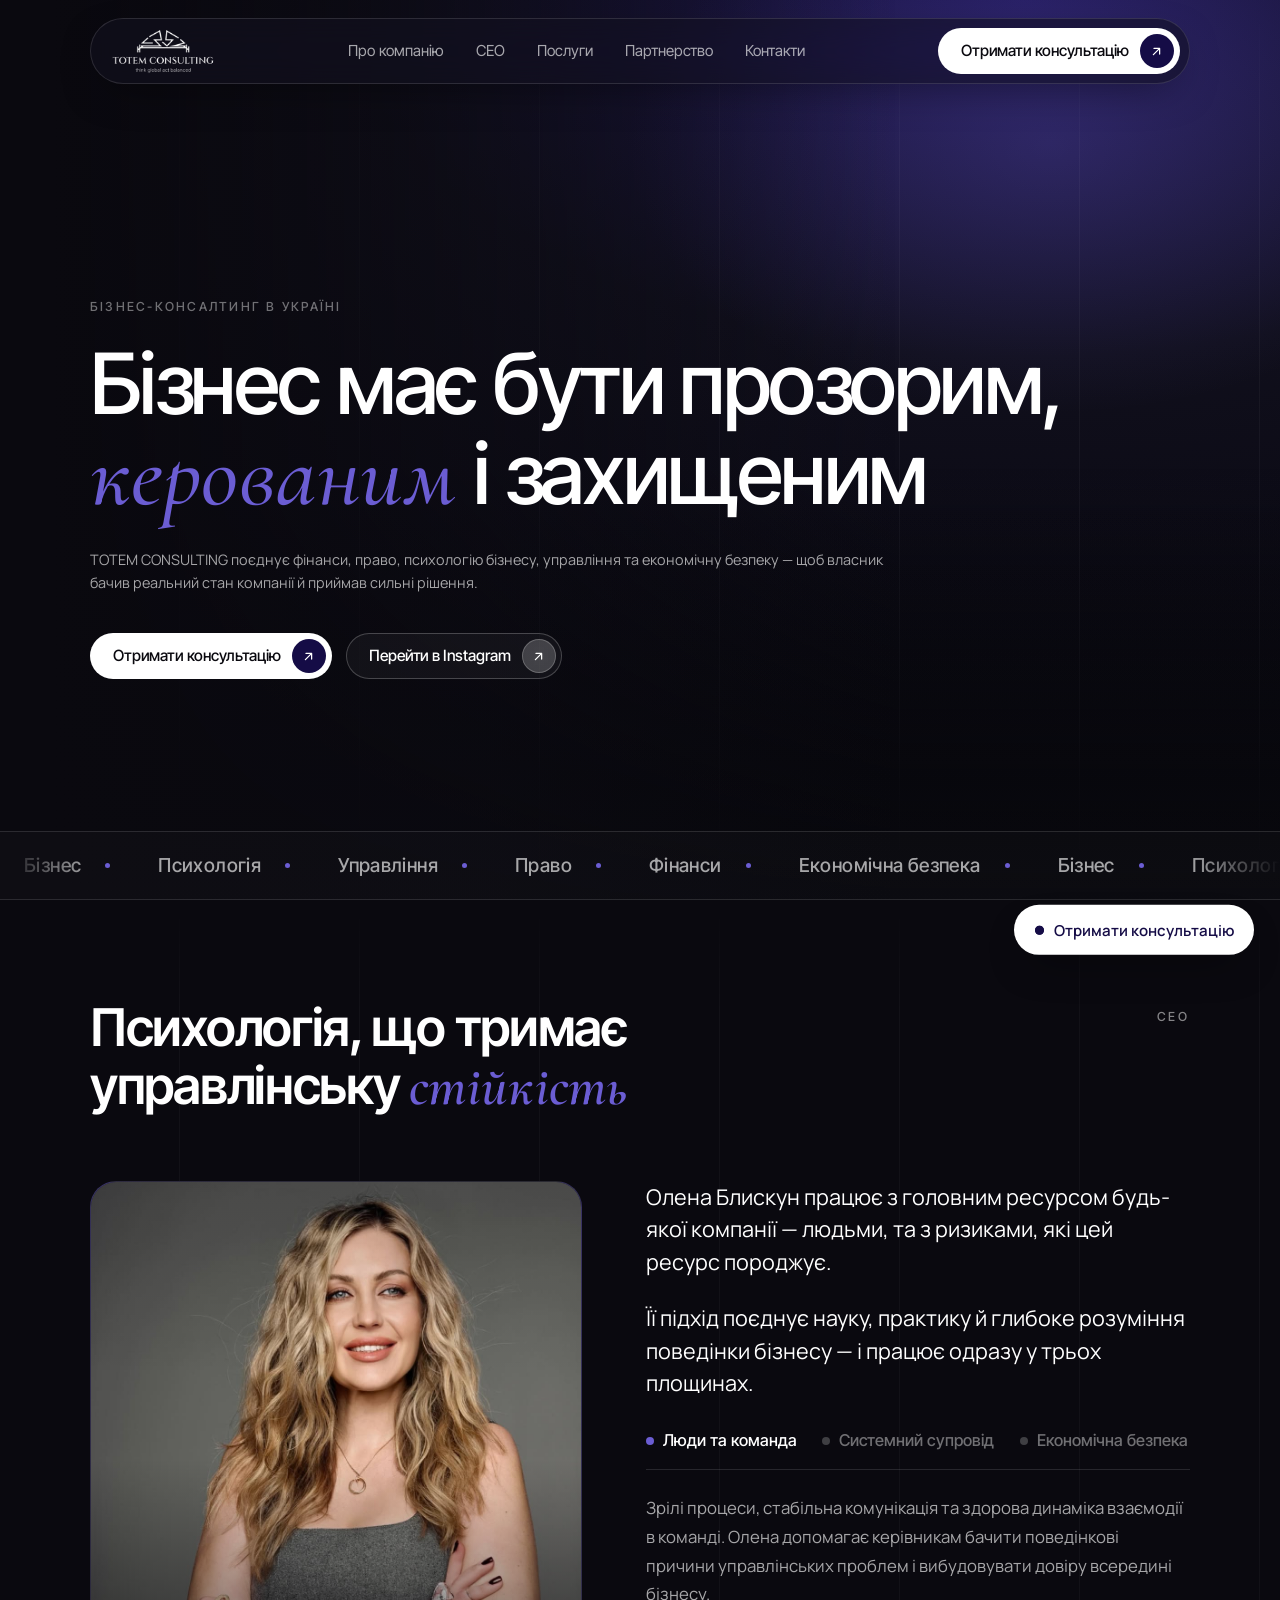
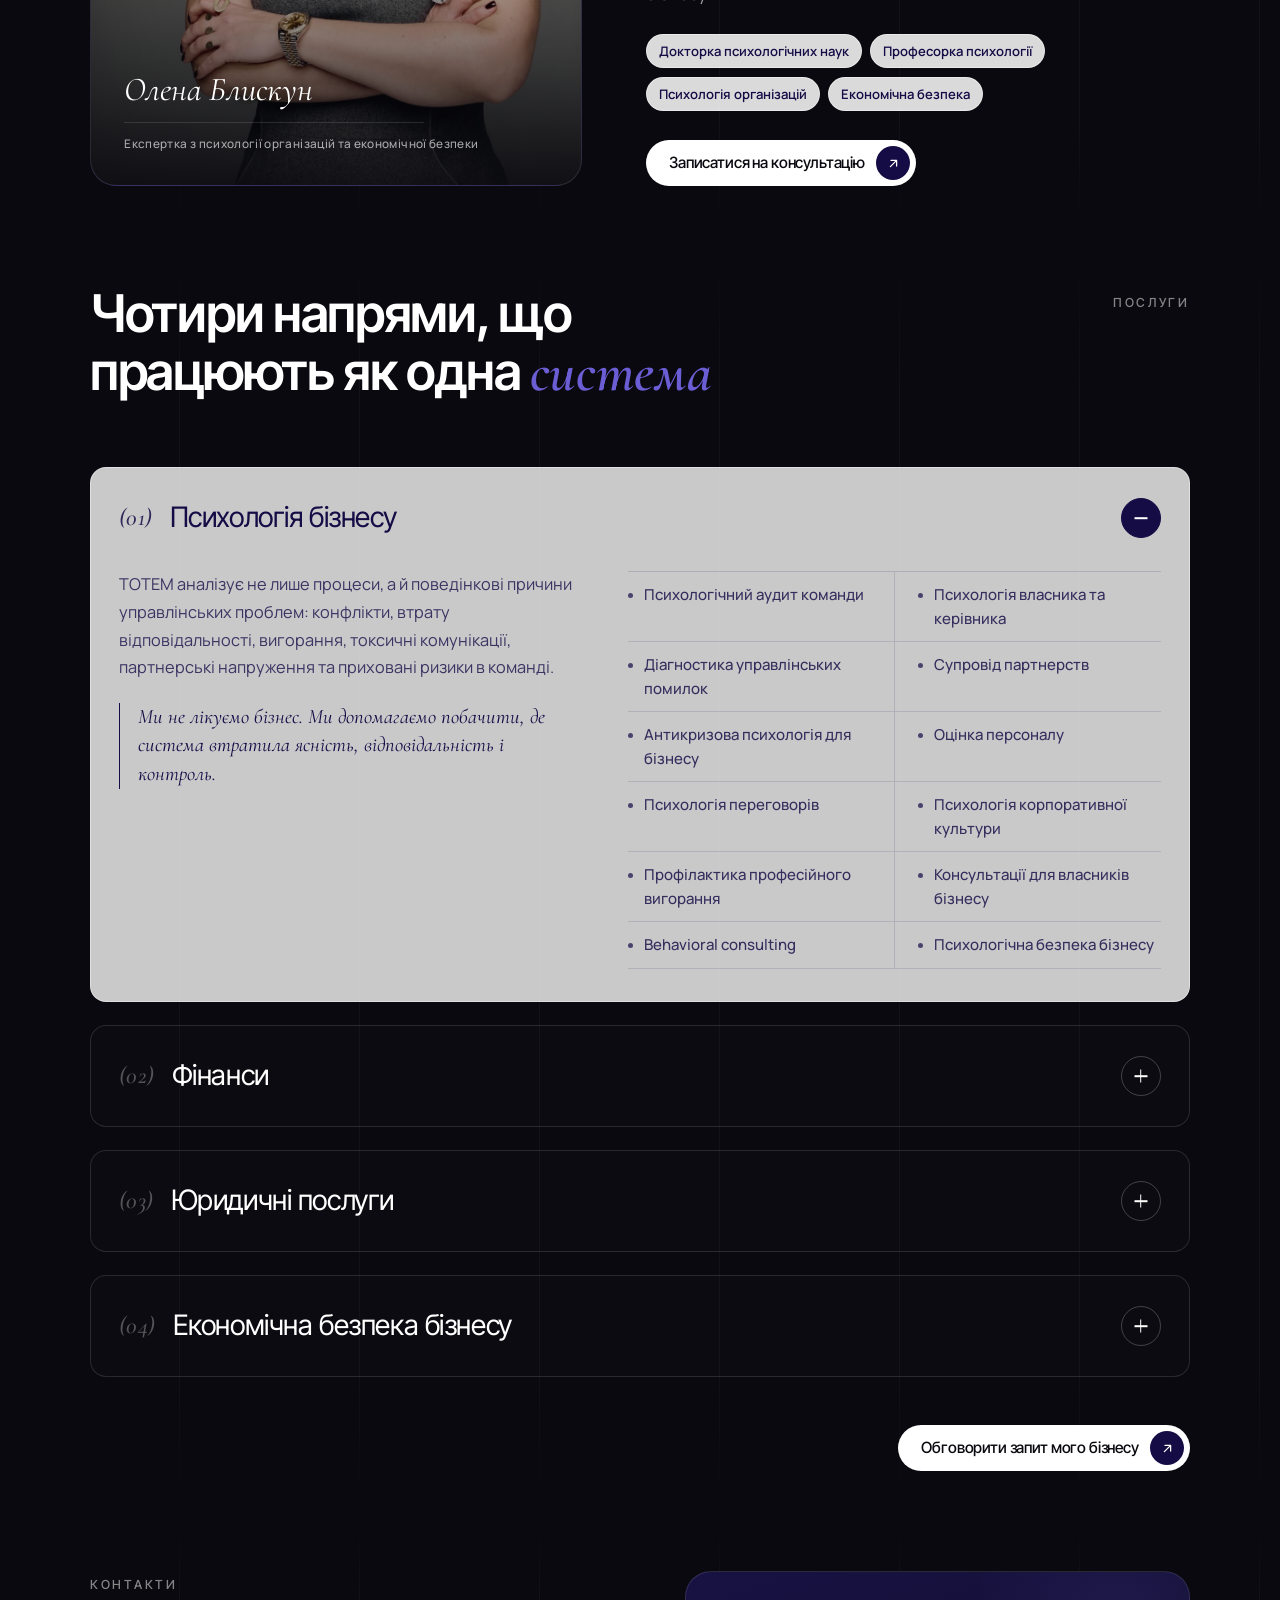
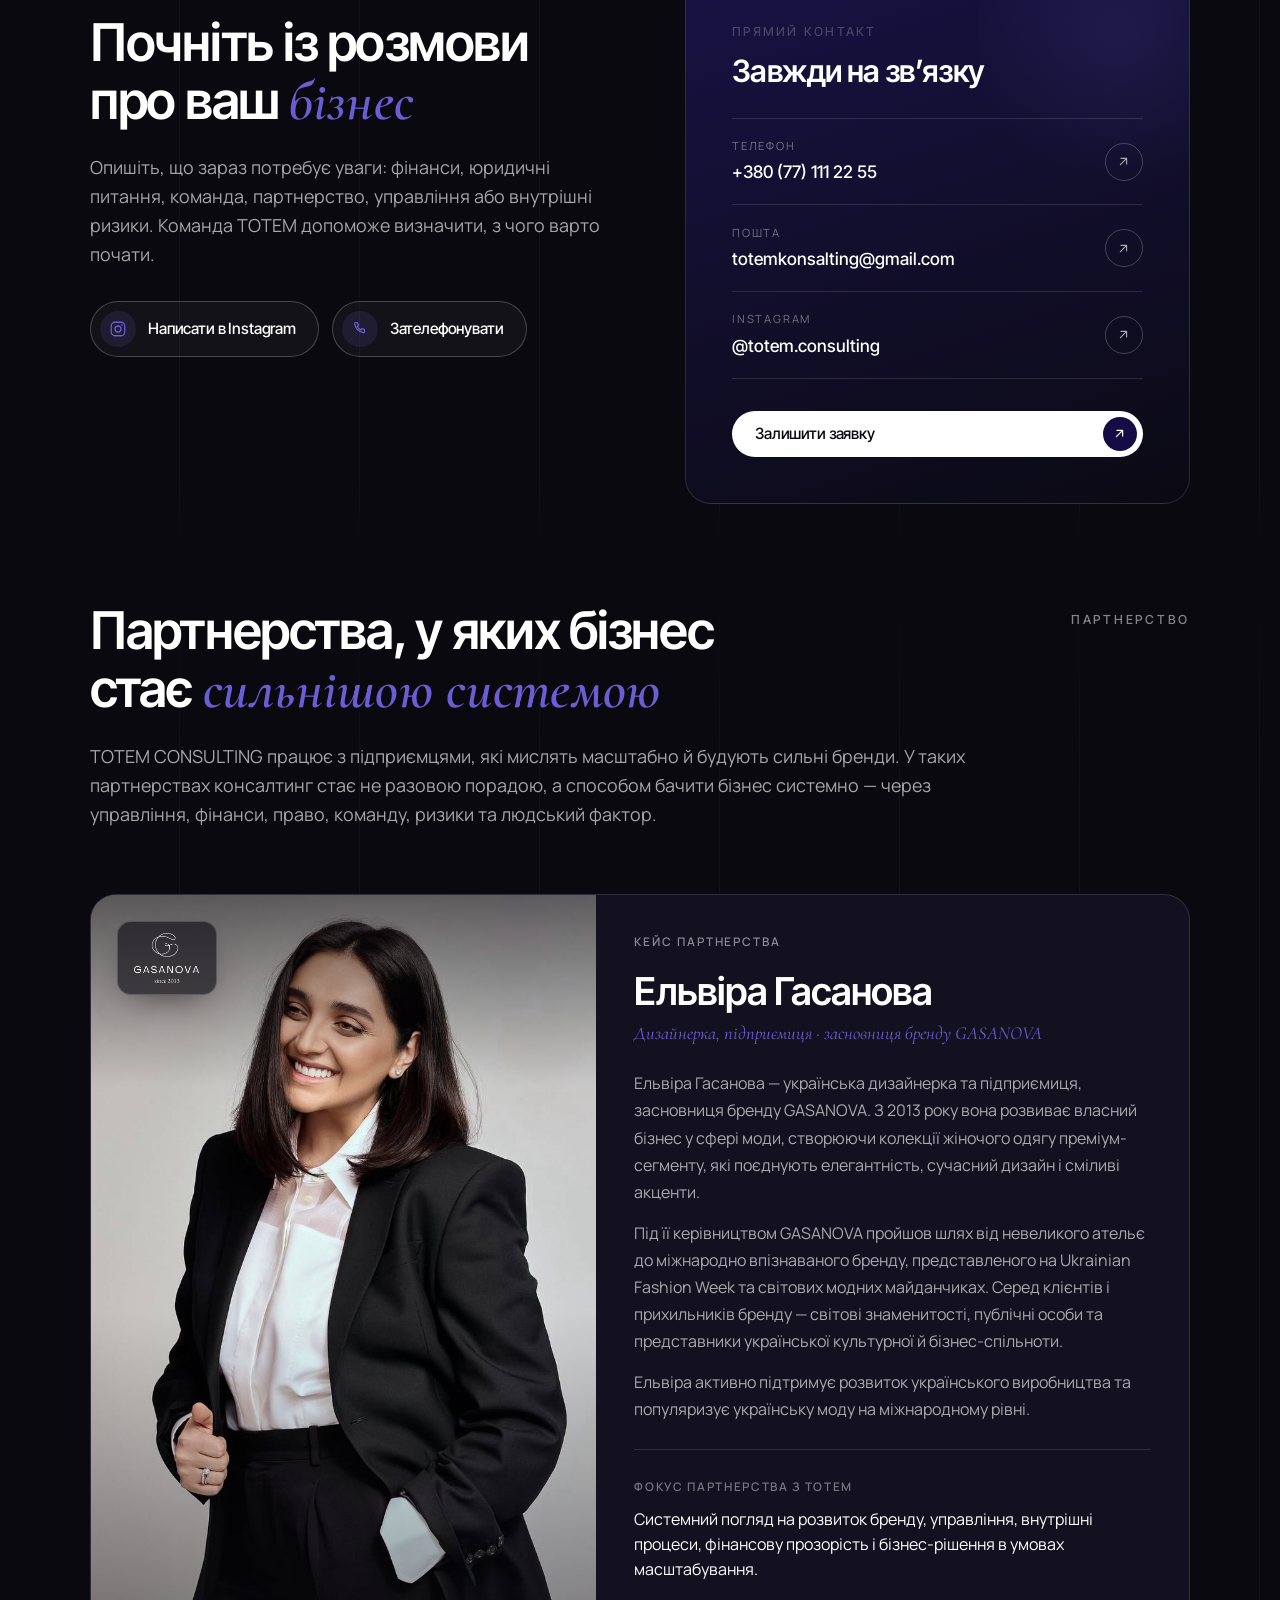
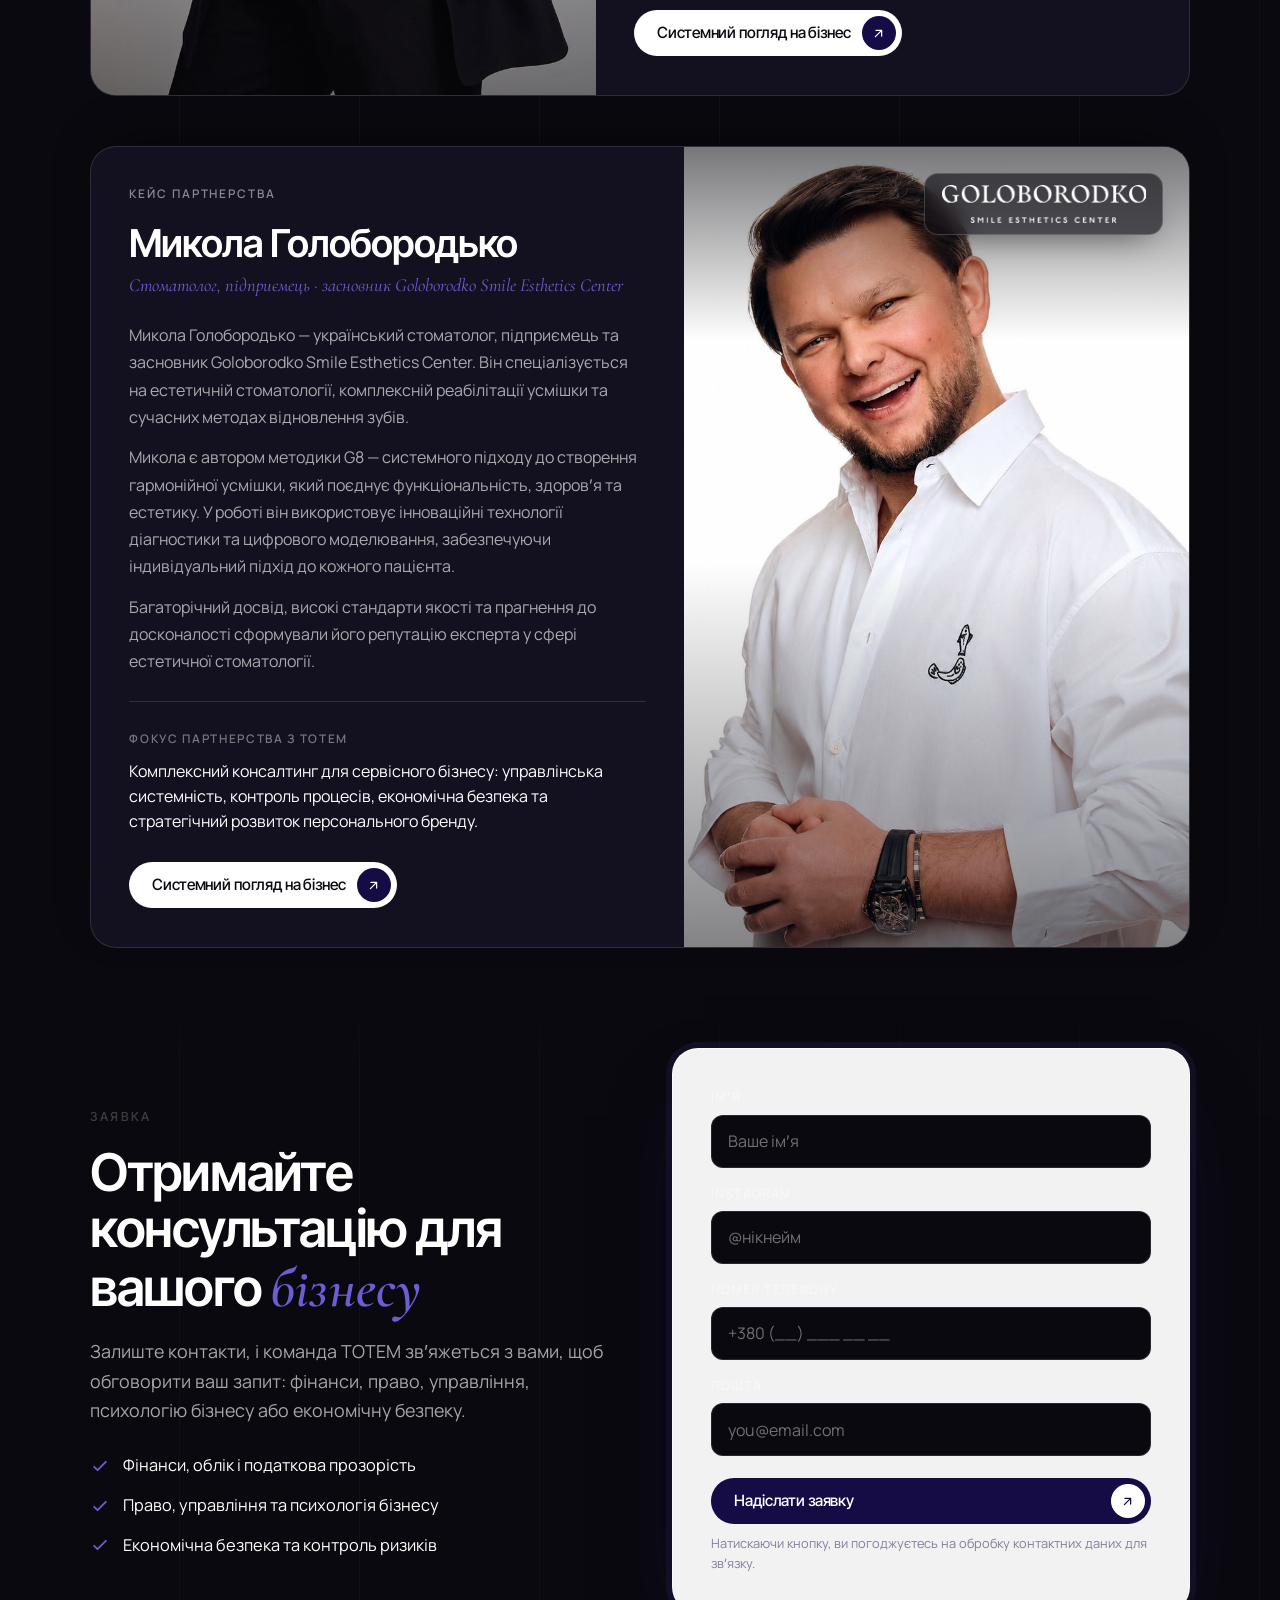
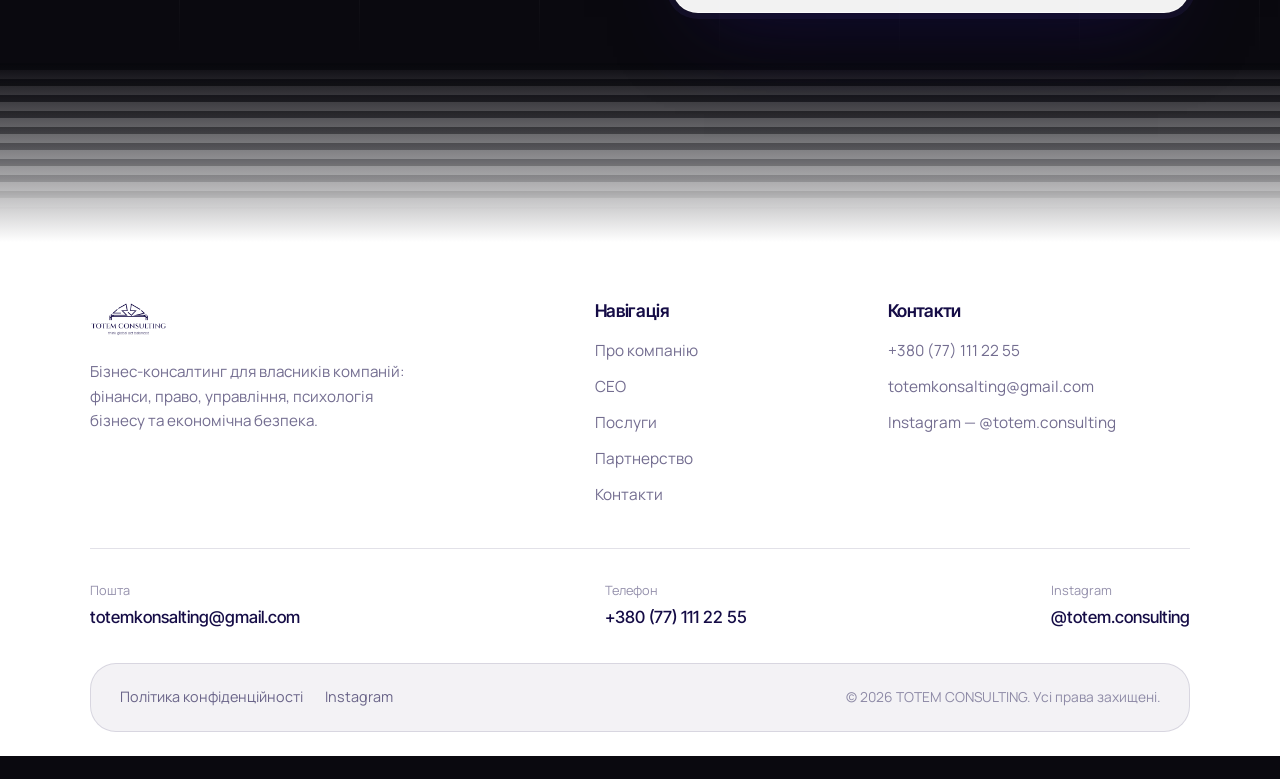
==== commit 9b87c1da: "Accordion: soften open panel (translucent frost). Form: bright frosted focal card with accent inputs" ====
--- a/index.html
+++ b/index.html
@@ -423,13 +423,16 @@
 
   </main>
 
+  <!-- transition: dark page dissolves into the white footer -->
+  <div class="footer-fade" aria-hidden="true"></div>
+
   <!-- ============ 8. ФУТЕР ============ -->
-  <footer class="footer">
+  <footer class="footer footer--light">
     <div class="container">
       <div class="footer-top">
         <div class="footer-brand">
           <span class="brand brand--footer">
-            <img class="brand-logo" src="assets/totem-logo-white.png" alt="TOTEM CONSULTING">
+            <img class="brand-logo" src="assets/totem-logo-accent.png" alt="TOTEM CONSULTING">
           </span>
           <p class="footer-desc">Бізнес-консалтинг для власників компаній: фінанси, право, управління, психологія бізнесу та економічна безпека.</p>
         </div>
--- a/css/styles.css
+++ b/css/styles.css
@@ -118,6 +118,9 @@
 /* outline pill — same size as primary, used for secondary CTA (Instagram) */
 .btn--line { background: rgba(255,255,255,0.04); color: var(--text); border-color: var(--line-2); }
 .btn--line:hover { background: rgba(255,255,255,0.10); border-color: var(--line-2); }
+/* glass circle on the secondary (Instagram) hero button */
+.btn--line .btn-circle { background: rgba(255,255,255,0.18); backdrop-filter: blur(8px); -webkit-backdrop-filter: blur(8px); box-shadow: inset 0 0 0 1px rgba(255,255,255,0.22); }
+.btn--line .btn-circle svg { color: #fff; }
 /* text-only outline buttons (tertiary) */
 .btn--ghost { background: transparent; color: var(--text); border-color: var(--line-2); padding: 13px 22px; }
 .btn--ghost:hover { background: rgba(255,255,255,0.06); border-color: var(--accent-text); }
@@ -252,9 +255,9 @@
   display: flex; flex-direction: column; align-items: flex-end; justify-content: space-between;
   gap: 1.6rem; text-align: right;
 }
-.head-tag { color: var(--accent-text); letter-spacing: 0.22em; padding-top: 0.45rem; opacity: 0.5; }
+.head-tag { color: var(--text); letter-spacing: 0.22em; padding-top: 0.45rem; opacity: 0.5; }
 .eyebrow--soft { opacity: 0.5; }
-.eyebrow--accent { color: var(--accent-text); opacity: 0.5; letter-spacing: 0.22em; }
+.eyebrow--accent { color: var(--text); opacity: 0.5; letter-spacing: 0.22em; }
 
 /* ---------- CEO (value card + tabs) ---------- */
 .ceo-grid { margin-top: clamp(2.5rem, 5vw, 4rem); display: grid; grid-template-columns: 0.95fr 1.05fr; gap: clamp(2rem, 5vw, 4.5rem); align-items: stretch; }
@@ -272,7 +275,7 @@
 .ceo-card:hover img.ceo-photo { transform: scale(1.04); }
 .ceo-card::after { content: ""; position: absolute; inset: 0; background: linear-gradient(180deg, rgba(8,8,13,0.12) 0%, transparent 32%, transparent 46%, rgba(8,8,13,0.88) 100%); z-index: 1; }
 .ceo-card .vc-inner { position: relative; z-index: 2; max-width: 30ch; }
-.ceo-card .vc-name { font-family: var(--serif); font-style: italic; color: var(--accent-text); font-size: clamp(1.7rem, 2.6vw, 2.3rem); line-height: 1.05; }
+.ceo-card .vc-name { font-family: var(--serif); font-style: italic; color: var(--text); font-size: clamp(1.7rem, 2.6vw, 2.3rem); line-height: 1.05; }
 .ceo-card .vc-role {
   margin-top: 0.85rem; padding-top: 0.85rem; border-top: 1px solid var(--line);
   color: var(--text-2); font-size: clamp(0.6rem, 0.92vw, 0.76rem); line-height: 1.3;
@@ -290,22 +293,22 @@
 .value-panel p { color: var(--text-2); line-height: 1.7; font-size: 1.05rem; }
 @keyframes fadeUp { from { opacity: 0; transform: translateY(14px); } to { opacity: 1; transform: translateY(0); } }
 .ceo-creds { margin-top: 1.6rem; display: flex; flex-wrap: wrap; gap: 0.55rem; }
-.cred { font-size: 0.82rem; color: var(--accent-text); background: var(--accent-soft); border: 1px solid rgba(107,93,211,0.24); padding: 0.45em 0.9em; border-radius: var(--r-pill); font-weight: 500; }
+.cred { font-size: 0.82rem; color: var(--accent); background: rgba(255,255,255,0.85); border: 1px solid rgba(255,255,255,0.4); backdrop-filter: blur(6px); -webkit-backdrop-filter: blur(6px); padding: 0.45em 0.9em; border-radius: var(--r-pill); font-weight: 600; }
 
 /* ---------- Services accordion (single-column stack) ---------- */
 .acc { margin-top: clamp(2.5rem, 5vw, 4rem); display: grid; grid-template-columns: 1fr; gap: clamp(1rem, 1.8vw, 1.6rem); align-items: start; }
 .acc-item { border: 1px solid var(--line); border-radius: var(--r-card); background: rgba(255,255,255,0.012); padding-inline: clamp(1.3rem, 2.2vw, 2rem); transition: border-color 0.35s var(--ease), background 0.35s var(--ease); }
-.acc-item.open { background: rgba(255,255,255,0.025); border-color: var(--line-2); }
+.acc-item.open { background: rgba(255,255,255,0.78); border-color: rgba(255,255,255,0.4); backdrop-filter: blur(10px); -webkit-backdrop-filter: blur(10px); }
 .acc-head { width: 100%; text-align: left; display: grid; grid-template-columns: auto 1fr auto; gap: 1.1rem; align-items: center; padding: clamp(1.3rem, 2.2vw, 1.8rem) 0; }
-.acc-num { font-family: var(--serif); font-style: italic; font-weight: 500; font-size: 1.5rem; color: var(--accent-text); line-height: 1; opacity: 0.3; letter-spacing: 0.01em; transition: opacity 0.35s var(--ease); }
-.acc-item.open .acc-num { color: var(--accent-text); opacity: 0.55; }
+.acc-num { font-family: var(--serif); font-style: italic; font-weight: 500; font-size: 1.5rem; color: var(--text); line-height: 1; opacity: 0.3; letter-spacing: 0.01em; transition: opacity 0.35s var(--ease), color 0.35s var(--ease); }
+.acc-item.open .acc-num { color: var(--accent); opacity: 0.85; }
 .acc-title { font-size: clamp(1.25rem, 2.2vw, 1.85rem); font-weight: 400; letter-spacing: -0.015em; color: var(--text); }
 .acc-toggle { width: 40px; height: 40px; border-radius: 50%; border: 1px solid var(--line-2); position: relative; flex: none; transition: background 0.3s var(--ease), border-color 0.3s; }
 .acc-toggle::before, .acc-toggle::after { content: ""; position: absolute; left: 50%; top: 50%; background: var(--text); transition: transform 0.35s var(--ease), background 0.3s; }
 .acc-toggle::before { width: 13px; height: 1.6px; transform: translate(-50%,-50%); }
 .acc-toggle::after { width: 1.6px; height: 13px; transform: translate(-50%,-50%); }
-.acc-item.open .acc-toggle { background: var(--accent-text); border-color: var(--accent-text); }
-.acc-item.open .acc-toggle::before, .acc-item.open .acc-toggle::after { background: var(--on-accent); }
+.acc-item.open .acc-toggle { background: var(--accent); border-color: var(--accent); }
+.acc-item.open .acc-toggle::before, .acc-item.open .acc-toggle::after { background: #fff; }
 .acc-item.open .acc-toggle::after { transform: translate(-50%,-50%) scaleY(0); }
 .acc-body { overflow: hidden; height: 0; transition: height 0.45s var(--ease); }
 .acc-inner { display: grid; grid-template-columns: 1fr 1.15fr; gap: clamp(1.6rem, 3.5vw, 3rem); padding: 0.2rem 0 clamp(1.5rem, 2.5vw, 2.2rem) 0; align-items: start; }
@@ -315,6 +318,14 @@
 .acc-list li { padding: 0.7rem 0; border-bottom: 1px solid var(--line-faint); font-size: 0.94rem; font-weight: 500; color: var(--text); display: flex; gap: 0.7rem; align-items: baseline; }
 .acc-list li:nth-child(even) { padding-left: 1.4rem; border-left: 1px solid var(--line-faint); }
 .acc-list li:nth-child(odd) { padding-right: 1.4rem; }
+/* open panel turns white — flip inner content to firm-colour / dark so it stays legible */
+.acc-item.open .acc-title { color: var(--accent); }
+.acc-item.open .acc-desc { color: rgba(21,12,70,0.78); }
+.acc-item.open .acc-quote { color: var(--accent); border-left-color: var(--accent); }
+.acc-item.open .acc-list { border-top-color: rgba(21,12,70,0.14); }
+.acc-item.open .acc-list li { color: rgba(21,12,70,0.82); border-bottom-color: rgba(21,12,70,0.12); }
+.acc-item.open .acc-list li:nth-child(even) { border-left-color: rgba(21,12,70,0.12); }
+.acc-item.open .acc-list li::before { background: var(--accent); }
 .acc-list li::before { content: ""; width: 5px; height: 5px; border-radius: 50%; background: var(--accent-text); opacity: 0.7; flex: none; transform: translateY(-2px); }
 .acc-cta { display: flex; justify-content: flex-end; margin-top: clamp(2rem, 4vw, 3rem); }
 
@@ -373,7 +384,7 @@
 .case-brand--text .cb-name { font-family: var(--serif); font-style: italic; font-size: 1.55rem; color: var(--text); letter-spacing: 0.01em; }
 .case-brand--text .cb-sub { font-family: var(--font-display); font-size: 0.56rem; letter-spacing: 0.24em; text-transform: uppercase; color: var(--accent-2); margin-top: 0.5rem; font-weight: 600; }
 .case-body { padding: clamp(1.8rem, 3vw, 3rem); display: flex; flex-direction: column; }
-.case-eyebrow { font-size: 0.74rem; letter-spacing: 0.16em; text-transform: uppercase; color: var(--accent-text); font-weight: 600; margin-bottom: 1.2rem; }
+.case-eyebrow { font-size: 0.74rem; letter-spacing: 0.16em; text-transform: uppercase; color: rgba(255,255,255,0.5); font-weight: 600; margin-bottom: 1.2rem; }
 .case-name { font-size: clamp(1.8rem, 3vw, 2.6rem); letter-spacing: -0.025em; }
 .case-role { color: var(--accent-text); font-family: var(--serif); font-style: italic; font-size: 1.15rem; margin-top: 0.5rem; }
 .case-desc { margin-top: 1.4rem; color: var(--text-2); line-height: 1.7; font-size: 1rem; }
@@ -392,19 +403,33 @@
 
 /* ---------- CTA form ---------- */
 .cta-bold {
-  background: linear-gradient(150deg, #1c1550, #0c0b14);
-  border: 1px solid var(--line);
-  border-radius: var(--r-lg); padding: clamp(2rem, 5vw, 4rem); color: var(--text);
+  background: none; border: none; border-radius: 0; padding: 0; color: var(--text);
   display: grid; grid-template-columns: 1fr 1fr; gap: clamp(2rem, 5vw, 4rem); align-items: center;
-  position: relative; overflow: hidden; isolation: isolate;
-}
-.cta-bold::after { content: ""; position: absolute; left: -8%; top: -30%; width: 55%; height: 100%; background: radial-gradient(circle, rgba(107,93,211,0.20), transparent 60%); z-index: 0; }
+  position: relative; isolation: isolate;
+}
+.cta-bold::after { display: none; }
 .cta-bold > * { position: relative; z-index: 1; }
 .cta-bold h2 .serif { color: var(--accent-text); }
 .cta-checks { margin-top: 1.8rem; display: flex; flex-direction: column; gap: 0.9rem; }
 .cta-checks li { display: flex; align-items: center; gap: 0.8rem; color: var(--text); font-size: 1.02rem; }
 .cta-checks li svg { width: 20px; height: 20px; flex: none; color: var(--accent-text); }
-.form-card { background: var(--surface); border: 1px solid var(--line); border-radius: var(--r-lg); padding: clamp(1.5rem, 3vw, 2.2rem); }
+/* application form — the focal point: bright frosted card with an accent glow */
+.form-card { background: rgba(255,255,255,0.95); border: 1px solid rgba(255,255,255,0.65); border-radius: var(--r-lg); padding: clamp(1.6rem, 3vw, 2.4rem); backdrop-filter: blur(18px) saturate(140%); -webkit-backdrop-filter: blur(18px) saturate(140%); box-shadow: 0 36px 80px -32px rgba(21,12,70,0.75), 0 0 0 6px rgba(107,93,211,0.10); }
+.form-card label { color: rgba(21,12,70,0.66); }
+.form-card input { background: #fff; border: 1px solid rgba(21,12,70,0.18); color: var(--accent); }
+.form-card input::placeholder { color: rgba(21,12,70,0.4); }
+.form-card input:focus { border-color: var(--accent); background: #fff; box-shadow: 0 0 0 3px rgba(107,93,211,0.18); }
+.form-card .field.has-error input { border-color: #c2452f; }
+.form-card .err { color: #c2452f; }
+.form-card .form-note { color: rgba(21,12,70,0.5); }
+/* submit becomes a solid accent button so it reads on the light card */
+.form-card .btn { background: var(--accent); color: #fff; }
+.form-card .btn:hover { background: var(--accent-2); }
+.form-card .btn .btn-circle { background: #fff; }
+.form-card .btn .btn-circle svg { color: var(--accent); }
+.form-card .form-success .check { background: rgba(21,12,70,0.10); color: var(--accent); }
+.form-card .form-success h3 { color: var(--accent); }
+.form-card .form-success .muted { color: rgba(21,12,70,0.62); }
 .field { margin-bottom: 1rem; }
 .field label { display: block; font-size: 0.78rem; letter-spacing: 0.08em; text-transform: uppercase; color: var(--text-3); margin-bottom: 0.5rem; font-weight: 600; }
 .field input { width: 100%; background: var(--bg); border: 1px solid var(--line); border-radius: 12px; padding: 0.9rem 1rem; color: var(--text); font-size: 1rem; transition: border-color 0.25s, background 0.25s; font-family: var(--font-body); }
@@ -421,30 +446,37 @@
 .form-success h3 { margin-bottom: 0.5rem; }
 
 /* ---------- Footer ---------- */
-.footer { background: #0a0a11; border-top: 1px solid var(--line); padding-top: 70px; padding-bottom: 1.5rem; }
+/* transition band: the dark page dissolves (blinds-style) into the white footer */
+.footer-fade { position: relative; height: clamp(110px, 14vw, 190px); background: linear-gradient(180deg, var(--bg) 0%, #ffffff 100%); }
+.footer-fade::after { content: ""; position: absolute; inset: 0; background: repeating-linear-gradient(180deg, rgba(8,8,13,0.85) 0 7px, transparent 7px 16px); -webkit-mask-image: linear-gradient(180deg, #000 0%, transparent 82%); mask-image: linear-gradient(180deg, #000 0%, transparent 82%); }
+
+/* light footer — surface white, type + logo in the firm accent #150C46 */
+.footer { background: #ffffff; color: var(--accent); border-top: none; padding-top: 60px; padding-bottom: 1.5rem; }
+.footer::before { display: none; }
 .footer-top { display: grid; grid-template-columns: 1.5fr 0.8fr 1fr; gap: clamp(2rem, 4vw, 4rem); padding-bottom: 2.6rem; }
-.footer-desc { color: var(--text-2); margin-top: 1.1rem; max-width: 36ch; line-height: 1.6; font-size: 0.95rem; }
-.footer-col h4 { font-size: 1.1rem; font-weight: 600; margin-bottom: 1.1rem; }
+.footer-brand .brand-logo { height: 34px; width: auto; }
+.footer-desc { color: rgba(21,12,70,0.6); margin-top: 1.1rem; max-width: 36ch; line-height: 1.6; font-size: 0.95rem; }
+.footer-col h4 { font-size: 1.1rem; font-weight: 600; margin-bottom: 1.1rem; color: var(--accent); }
 .footer-col ul { display: flex; flex-direction: column; gap: 0.7rem; }
-.footer-col a { color: var(--text-2); font-size: 0.96rem; transition: color 0.25s; }
-.footer-col a:hover { color: var(--accent-text); }
-.footer-meta { display: grid; grid-template-columns: repeat(3, auto); justify-content: space-between; gap: 1.5rem; padding: 2rem 0; border-top: 1px solid var(--line); }
-.footer-meta .fm-label { font-size: 0.8rem; color: var(--text-3); }
-.footer-meta .fm-value { font-size: 1.05rem; font-weight: 500; margin-top: 0.2rem; }
+.footer-col a { color: rgba(21,12,70,0.6); font-size: 0.96rem; transition: color 0.25s; }
+.footer-col a:hover { color: var(--accent); }
+.footer-meta { display: grid; grid-template-columns: repeat(3, auto); justify-content: space-between; gap: 1.5rem; padding: 2rem 0; border-top: 1px solid rgba(21,12,70,0.12); }
+.footer-meta .fm-label { font-size: 0.8rem; color: rgba(21,12,70,0.45); }
+.footer-meta .fm-value { font-size: 1.05rem; font-weight: 500; margin-top: 0.2rem; color: var(--accent); }
 .footer-meta a.fm-link { display: inline-block; transition: color 0.25s; }
-.footer-meta a.fm-link:hover { color: var(--accent-text); }
-.footer-bar { background: var(--surface); border: 1px solid var(--line); border-radius: var(--r-lg); padding: 1.4rem 1.8rem; display: flex; align-items: center; justify-content: space-between; flex-wrap: wrap; gap: 1rem; }
+.footer-meta a.fm-link:hover { color: var(--accent-2); }
+.footer-bar { background: rgba(21,12,70,0.05); border: 1px solid rgba(21,12,70,0.12); border-radius: var(--r-lg); padding: 1.4rem 1.8rem; display: flex; align-items: center; justify-content: space-between; flex-wrap: wrap; gap: 1rem; }
 .footer-bar .fb-links { display: flex; gap: 1.4rem; flex-wrap: wrap; }
-.footer-bar a { color: var(--text-2); font-size: 0.9rem; }
-.footer-bar a:hover { color: var(--accent-text); }
-.footer-bar .copy { color: var(--text-3); font-size: 0.86rem; }
+.footer-bar a { color: rgba(21,12,70,0.62); font-size: 0.9rem; }
+.footer-bar a:hover { color: var(--accent); }
+.footer-bar .copy { color: rgba(21,12,70,0.45); font-size: 0.86rem; }
 
 /* ---------- Floating widget + sticky CTA ---------- */
-.floating-widget { position: fixed; right: 1.6rem; bottom: 1.6rem; z-index: 80; display: inline-flex; align-items: center; gap: 0.6rem; background: var(--accent-text); color: var(--on-accent); padding: 0.85rem 1.3rem; border-radius: var(--r-pill); font-weight: 600; font-size: 0.94rem; box-shadow: 0 18px 40px -14px rgba(107,93,211,0.4); transform: translateY(160%); transition: transform 0.55s var(--ease), background 0.3s; }
+.floating-widget { position: fixed; right: 1.6rem; bottom: 1.6rem; z-index: 80; display: inline-flex; align-items: center; gap: 0.6rem; background: #fff; color: var(--accent); padding: 0.85rem 1.3rem; border-radius: var(--r-pill); font-weight: 600; font-size: 0.94rem; box-shadow: 0 18px 40px -14px rgba(0,0,0,0.45); transform: translateY(160%); transition: transform 0.55s var(--ease), background 0.3s; }
 .floating-widget.show { transform: translateY(0); }
-.floating-widget:hover { background: var(--accent-2); }
-.fw-pulse { width: 9px; height: 9px; border-radius: 50%; background: var(--on-accent); position: relative; }
-.fw-pulse::after { content: ""; position: absolute; inset: 0; border-radius: 50%; background: var(--on-accent); animation: pulse 2s ease-out infinite; }
+.floating-widget:hover { background: #ece9f7; }
+.fw-pulse { width: 9px; height: 9px; border-radius: 50%; background: var(--accent); position: relative; }
+.fw-pulse::after { content: ""; position: absolute; inset: 0; border-radius: 50%; background: var(--accent); animation: pulse 2s ease-out infinite; }
 @keyframes pulse { 0% { transform: scale(1); opacity: 0.6; } 100% { transform: scale(3.2); opacity: 0; } }
 .sticky-cta { position: fixed; left: 0; right: 0; bottom: 0; z-index: 80; padding: 0.7rem var(--gutter) calc(0.7rem + env(safe-area-inset-bottom)); background: rgba(10,9,16,0.92); backdrop-filter: blur(14px); border-top: 1px solid var(--line); transform: translateY(120%); transition: transform 0.5s var(--ease); display: none; }
 .sticky-cta.show { transform: translateY(0); }
@@ -517,9 +549,8 @@
   .contact-actions { flex-direction: column; gap: 0.7rem; }
   .contact-actions .btn--icon { width: 100%; flex-direction: row-reverse; justify-content: space-between; padding: 9px 9px 9px 22px; }
 
-  /* 6 — application form: smooth vertical gradient (no harsh band) + wider inner form */
-  .cta-bold { padding: 1.25rem; background: linear-gradient(180deg, #1c1550 0%, #131036 52%, #0c0b14 100%); }
-  .cta-bold::after { left: 50%; top: -14%; transform: translateX(-50%); width: 130%; height: 46%; opacity: 0.6; }
+  /* 6 — application form: no surrounding container; accent blur lives on the form card */
+  .cta-bold { padding: 0; background: none; }
   .form-card { padding: 1.15rem; }
 
   /* 3 — partner photos: reveal faces inside the frame; logos small + never off-screen */
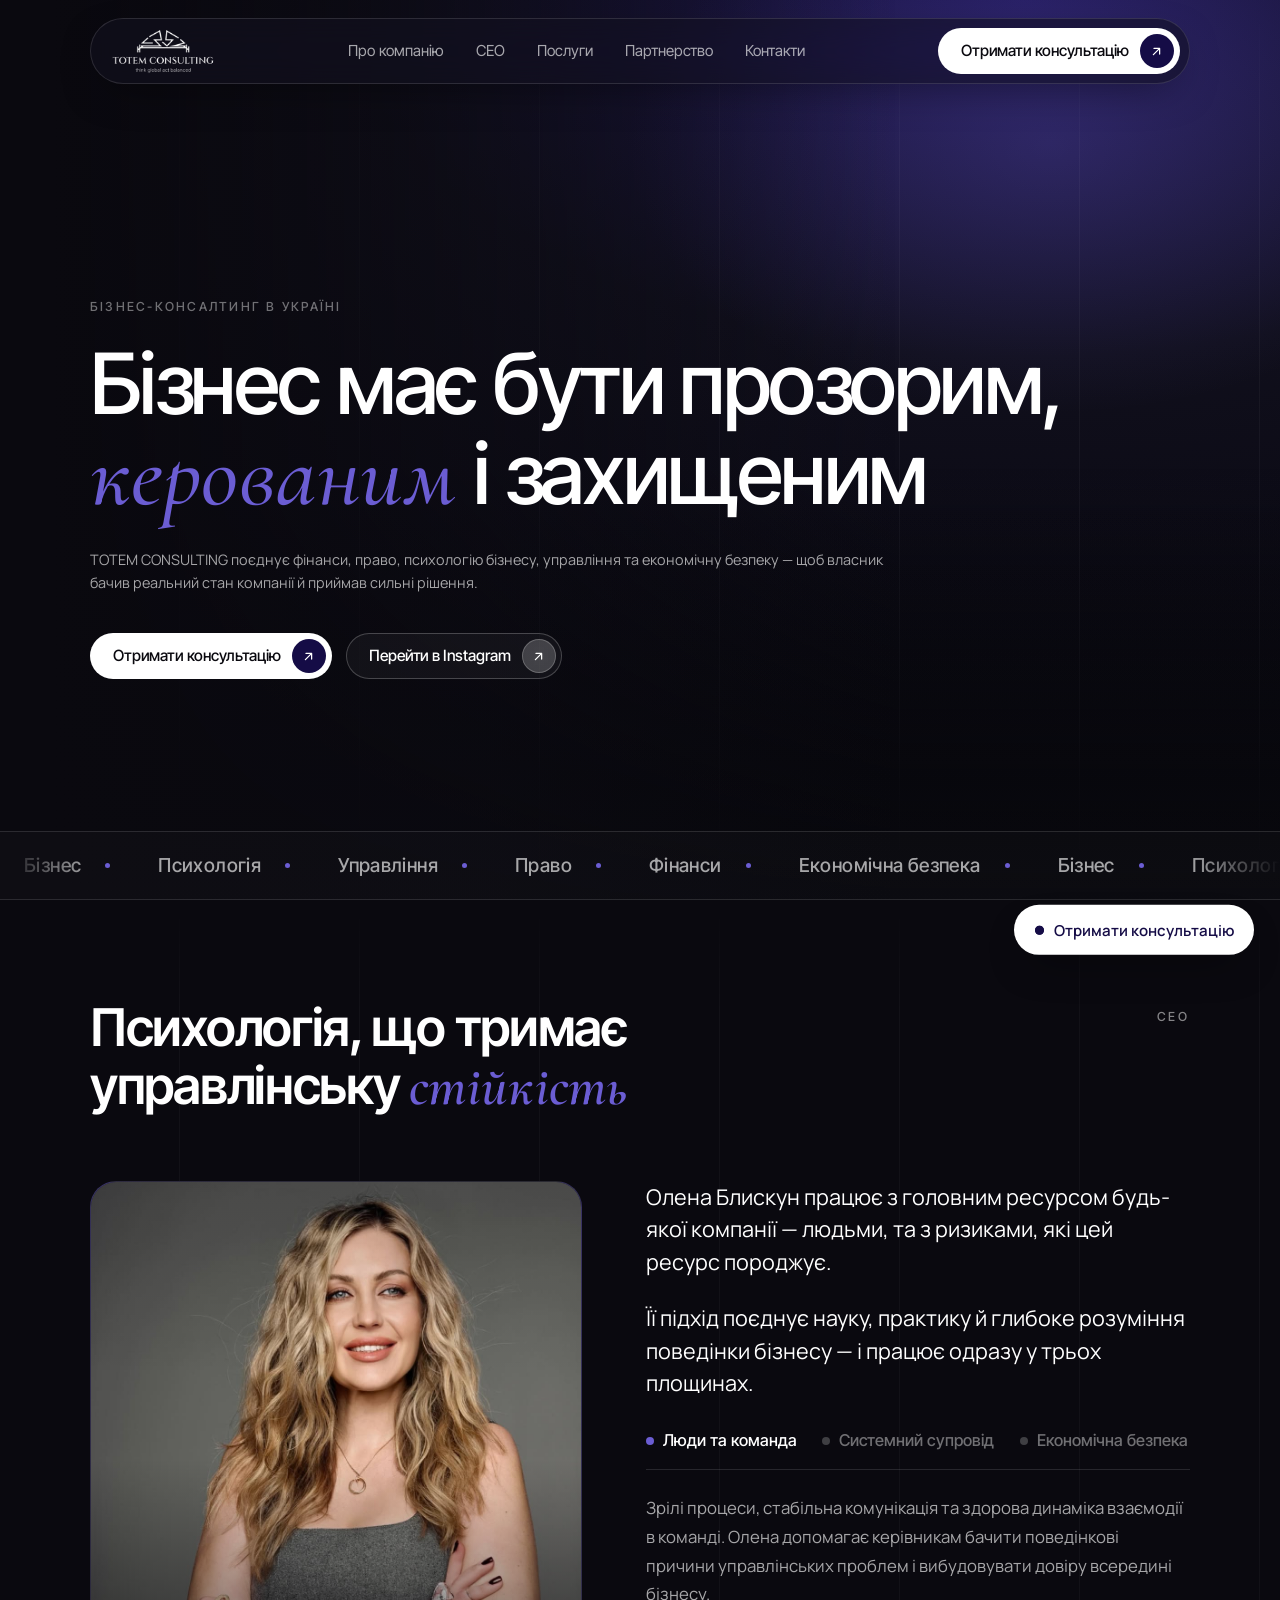
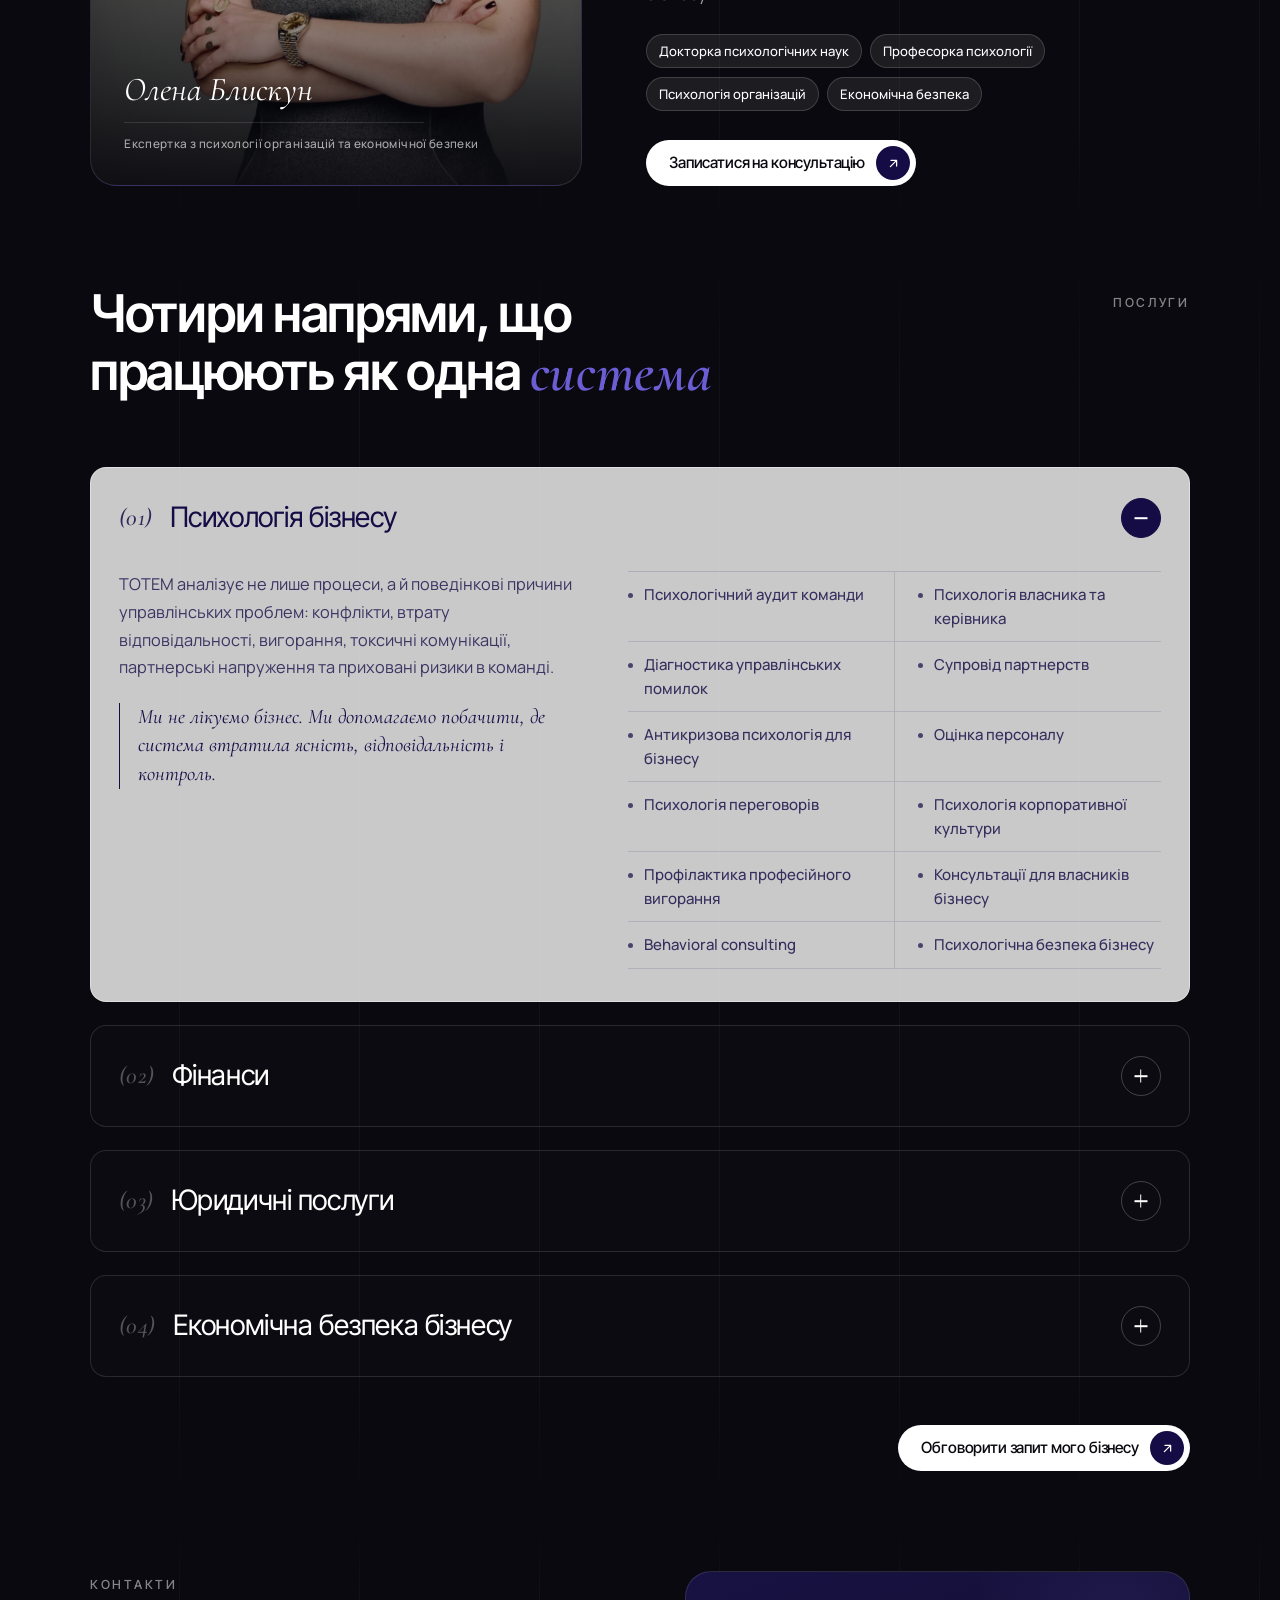
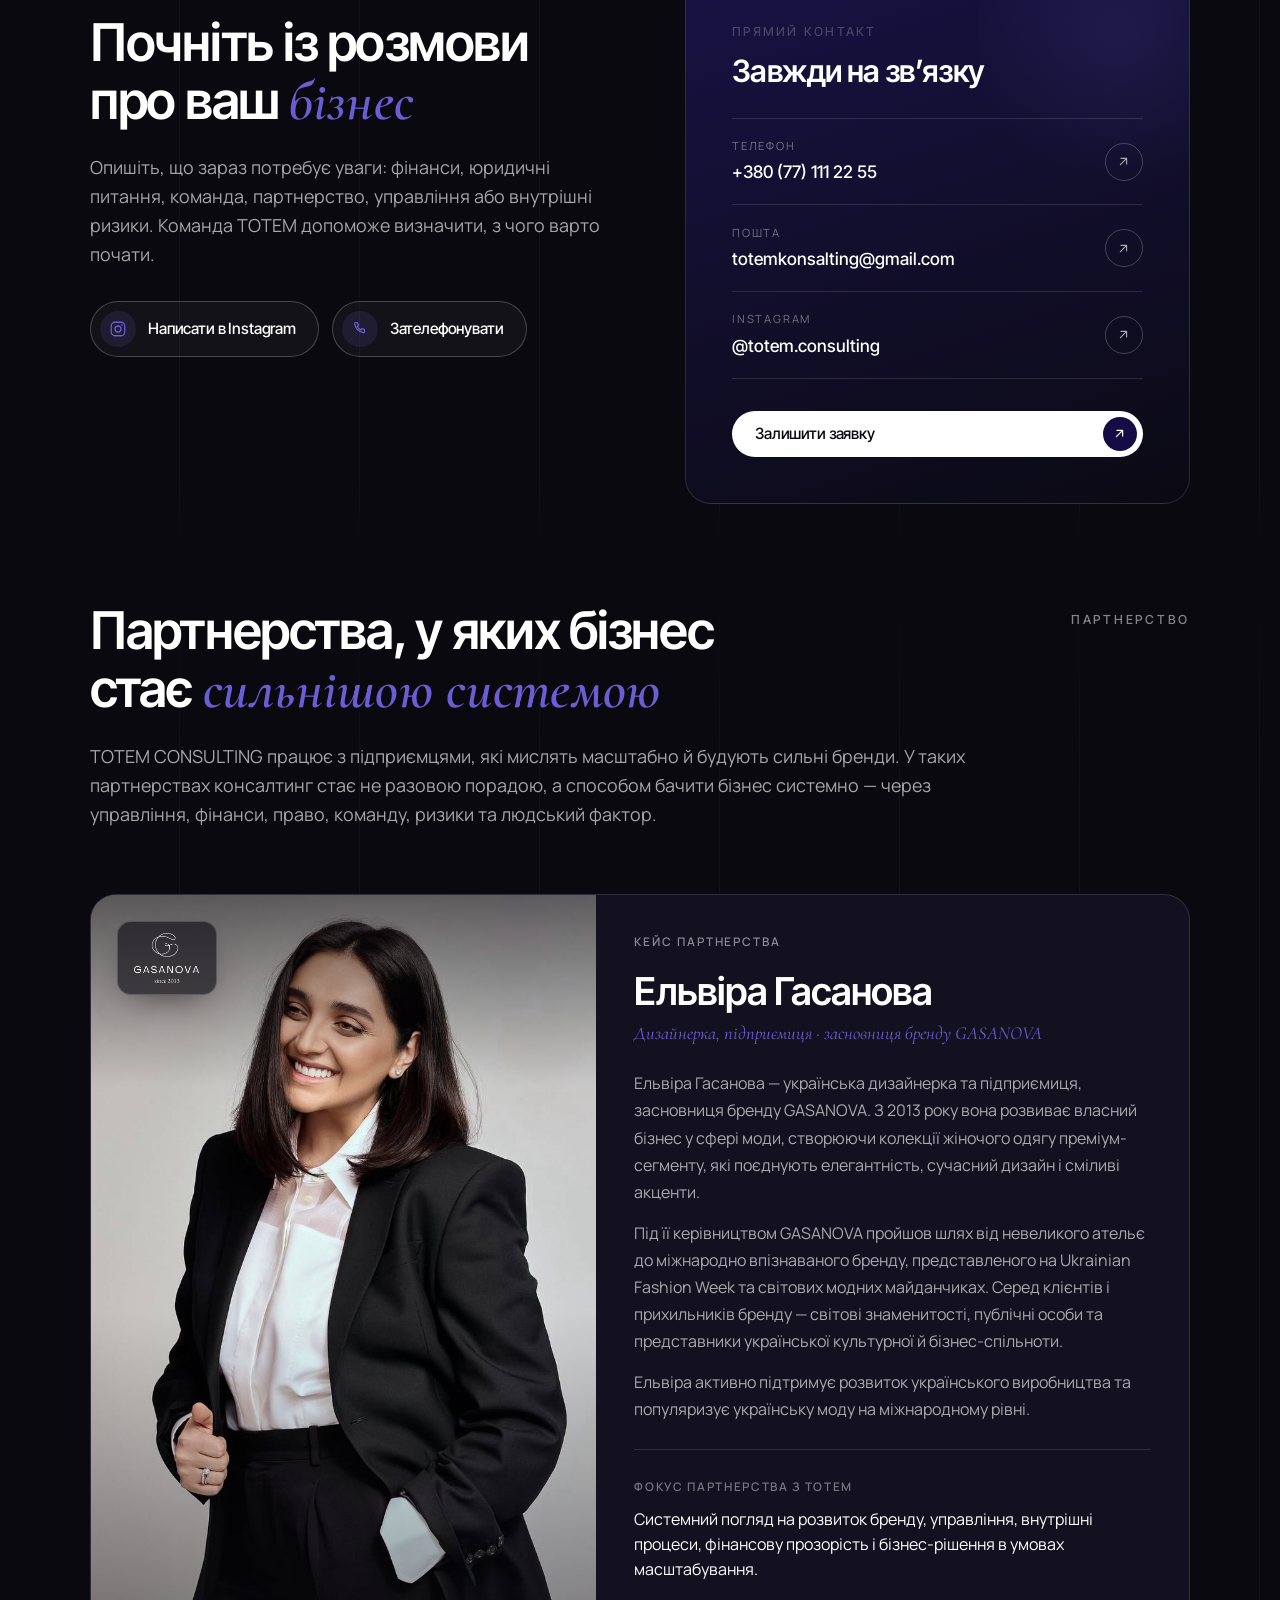
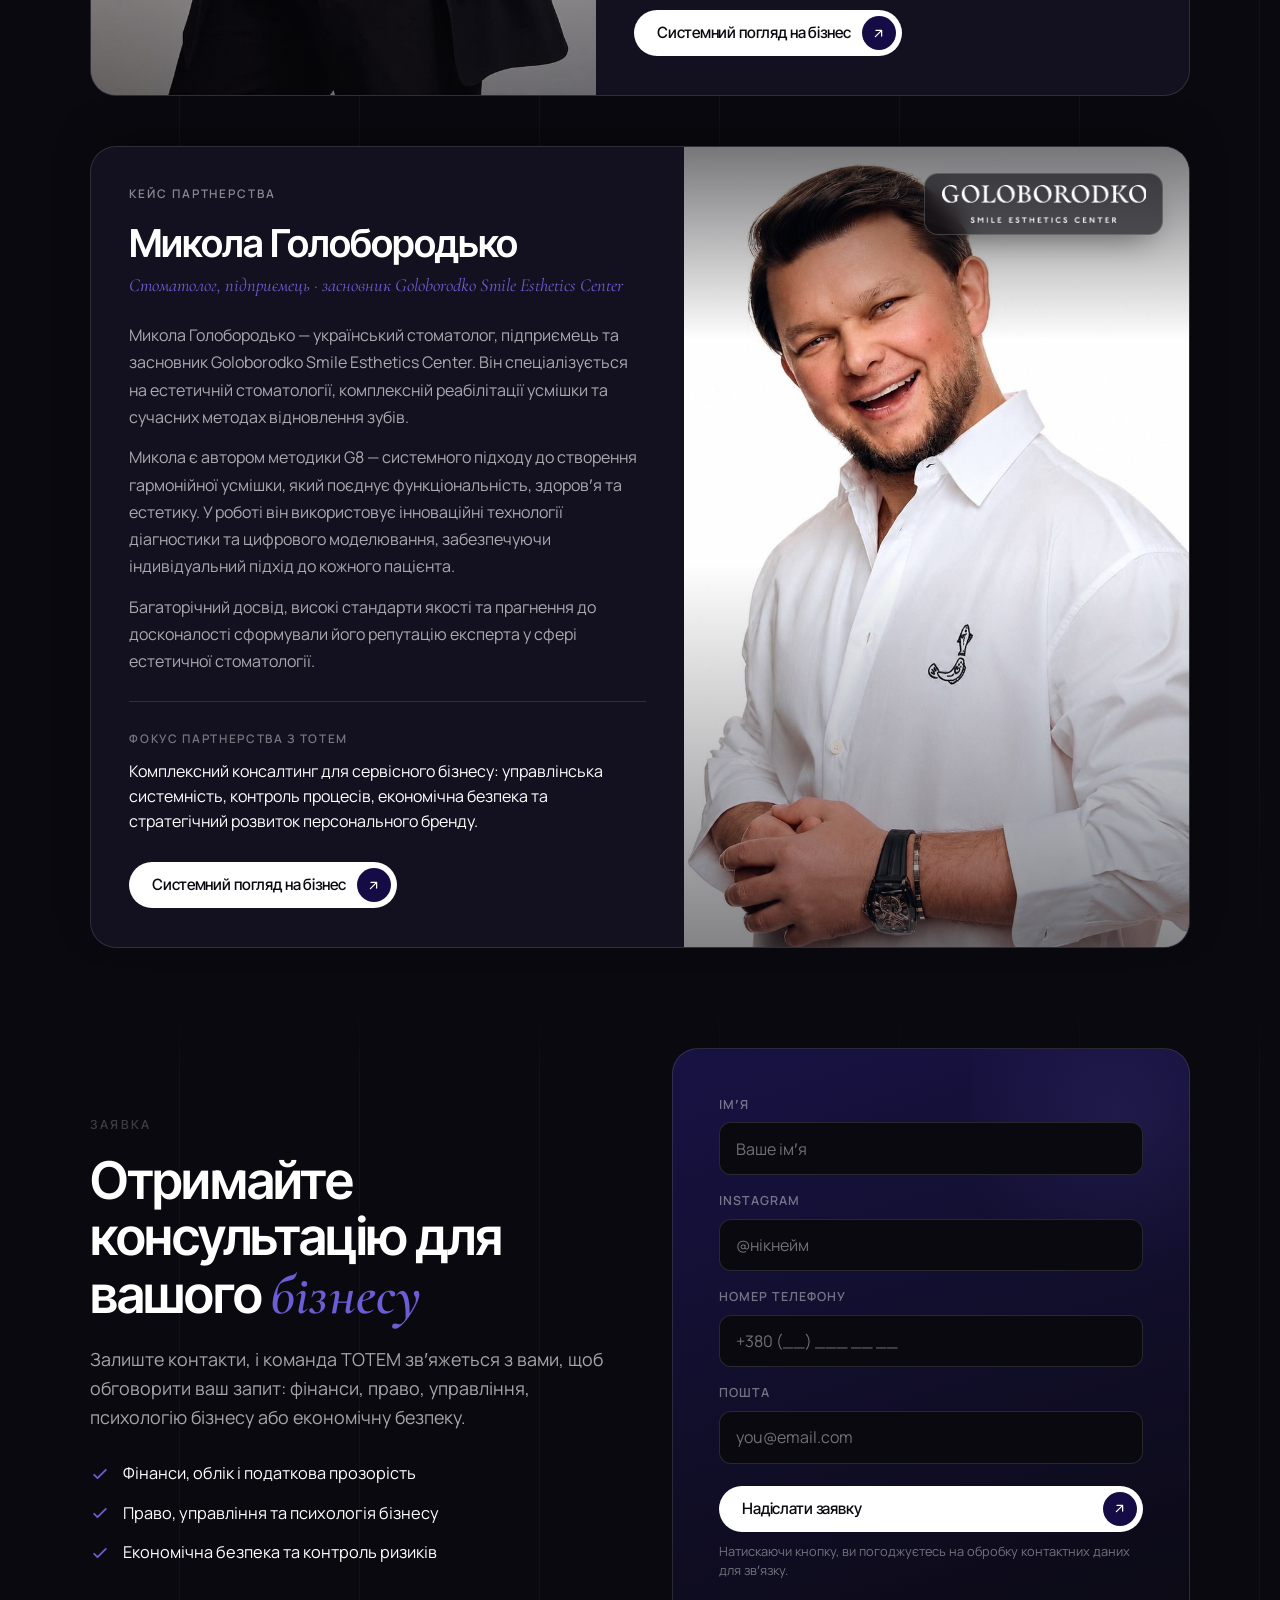
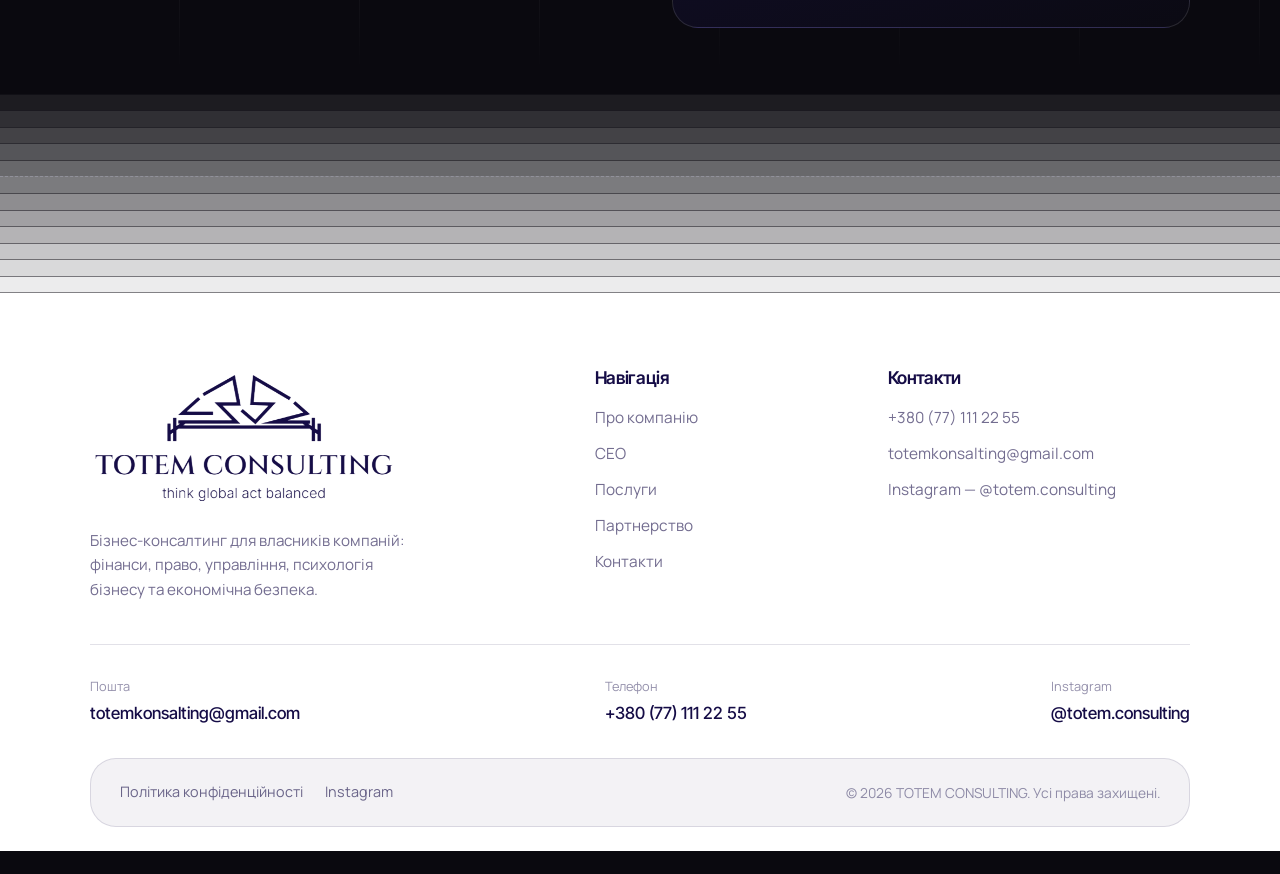
==== commit 6bdfa23e: "Footer transition as striped blinds (dark->white) with staggered reveal; footer logo 136px; applicat" ====
--- a/index.html
+++ b/index.html
@@ -423,8 +423,23 @@
 
   </main>
 
-  <!-- transition: dark page dissolves into the white footer -->
-  <div class="footer-fade" aria-hidden="true"></div>
+  <!-- transition: striped blinds dissolve from the dark page into the white footer -->
+  <div class="footer-fade" aria-hidden="true">
+    <span class="fb-bar" style="background:#0a090f;--i:0"></span>
+    <span class="fb-bar" style="background:#1d1c21;--i:1"></span>
+    <span class="fb-bar" style="background:#302f34;--i:2"></span>
+    <span class="fb-bar" style="background:#434246;--i:3"></span>
+    <span class="fb-bar" style="background:#555559;--i:4"></span>
+    <span class="fb-bar" style="background:#68686b;--i:5"></span>
+    <span class="fb-bar fb-dash" style="background:#7b7b7e;--i:6"></span>
+    <span class="fb-bar" style="background:#8e8d90;--i:7"></span>
+    <span class="fb-bar" style="background:#a1a0a3;--i:8"></span>
+    <span class="fb-bar" style="background:#b4b3b5;--i:9"></span>
+    <span class="fb-bar" style="background:#c6c6c8;--i:10"></span>
+    <span class="fb-bar" style="background:#d9d9da;--i:11"></span>
+    <span class="fb-bar" style="background:#ececed;--i:12"></span>
+    <span class="fb-bar" style="background:#ffffff;--i:13"></span>
+  </div>
 
   <!-- ============ 8. ФУТЕР ============ -->
   <footer class="footer footer--light">
--- a/css/styles.css
+++ b/css/styles.css
@@ -293,7 +293,7 @@
 .value-panel p { color: var(--text-2); line-height: 1.7; font-size: 1.05rem; }
 @keyframes fadeUp { from { opacity: 0; transform: translateY(14px); } to { opacity: 1; transform: translateY(0); } }
 .ceo-creds { margin-top: 1.6rem; display: flex; flex-wrap: wrap; gap: 0.55rem; }
-.cred { font-size: 0.82rem; color: var(--accent); background: rgba(255,255,255,0.85); border: 1px solid rgba(255,255,255,0.4); backdrop-filter: blur(6px); -webkit-backdrop-filter: blur(6px); padding: 0.45em 0.9em; border-radius: var(--r-pill); font-weight: 600; }
+.cred { font-size: 0.82rem; color: var(--text); background: rgba(255,255,255,0.08); border: 1px solid rgba(255,255,255,0.16); backdrop-filter: blur(12px) saturate(140%); -webkit-backdrop-filter: blur(12px) saturate(140%); padding: 0.45em 0.9em; border-radius: var(--r-pill); font-weight: 500; }
 
 /* ---------- Services accordion (single-column stack) ---------- */
 .acc { margin-top: clamp(2.5rem, 5vw, 4rem); display: grid; grid-template-columns: 1fr; gap: clamp(1rem, 1.8vw, 1.6rem); align-items: start; }
@@ -413,23 +413,18 @@
 .cta-checks { margin-top: 1.8rem; display: flex; flex-direction: column; gap: 0.9rem; }
 .cta-checks li { display: flex; align-items: center; gap: 0.8rem; color: var(--text); font-size: 1.02rem; }
 .cta-checks li svg { width: 20px; height: 20px; flex: none; color: var(--accent-text); }
-/* application form — the focal point: bright frosted card with an accent glow */
-.form-card { background: rgba(255,255,255,0.95); border: 1px solid rgba(255,255,255,0.65); border-radius: var(--r-lg); padding: clamp(1.6rem, 3vw, 2.4rem); backdrop-filter: blur(18px) saturate(140%); -webkit-backdrop-filter: blur(18px) saturate(140%); box-shadow: 0 36px 80px -32px rgba(21,12,70,0.75), 0 0 0 6px rgba(107,93,211,0.10); }
-.form-card label { color: rgba(21,12,70,0.66); }
-.form-card input { background: #fff; border: 1px solid rgba(21,12,70,0.18); color: var(--accent); }
-.form-card input::placeholder { color: rgba(21,12,70,0.4); }
-.form-card input:focus { border-color: var(--accent); background: #fff; box-shadow: 0 0 0 3px rgba(107,93,211,0.18); }
-.form-card .field.has-error input { border-color: #c2452f; }
-.form-card .err { color: #c2452f; }
-.form-card .form-note { color: rgba(21,12,70,0.5); }
-/* submit becomes a solid accent button so it reads on the light card */
-.form-card .btn { background: var(--accent); color: #fff; }
-.form-card .btn:hover { background: var(--accent-2); }
-.form-card .btn .btn-circle { background: #fff; }
-.form-card .btn .btn-circle svg { color: var(--accent); }
-.form-card .form-success .check { background: rgba(21,12,70,0.10); color: var(--accent); }
-.form-card .form-success h3 { color: var(--accent); }
-.form-card .form-success .muted { color: rgba(21,12,70,0.62); }
+/* application form — same calm dark-indigo card as the Contacts block */
+.form-card {
+  background: linear-gradient(162deg, #181244, #0b0a13); border: 1px solid var(--line); color: var(--text);
+  border-radius: var(--r-lg); padding: clamp(2rem, 3.6vw, 2.9rem);
+  position: relative; overflow: hidden; isolation: isolate;
+}
+.form-card::after { content: ""; position: absolute; right: -14%; top: -24%; width: 56%; height: 70%; background: radial-gradient(circle, rgba(107,93,211,0.13), transparent 66%); z-index: 0; }
+.form-card > * { position: relative; z-index: 1; }
+/* lighter, frosted-white input fields (50% white) with dark firm-colour text */
+.form-card input { background: rgba(255,255,255,0.5); border: 1px solid rgba(255,255,255,0.4); color: var(--accent); }
+.form-card input::placeholder { color: rgba(21,12,70,0.5); }
+.form-card input:focus { background: rgba(255,255,255,0.62); border-color: var(--accent); }
 .field { margin-bottom: 1rem; }
 .field label { display: block; font-size: 0.78rem; letter-spacing: 0.08em; text-transform: uppercase; color: var(--text-3); margin-bottom: 0.5rem; font-weight: 600; }
 .field input { width: 100%; background: var(--bg); border: 1px solid var(--line); border-radius: 12px; padding: 0.9rem 1rem; color: var(--text); font-size: 1rem; transition: border-color 0.25s, background 0.25s; font-family: var(--font-body); }
@@ -446,15 +441,19 @@
 .form-success h3 { margin-bottom: 0.5rem; }
 
 /* ---------- Footer ---------- */
-/* transition band: the dark page dissolves (blinds-style) into the white footer */
-.footer-fade { position: relative; height: clamp(110px, 14vw, 190px); background: linear-gradient(180deg, var(--bg) 0%, #ffffff 100%); }
-.footer-fade::after { content: ""; position: absolute; inset: 0; background: repeating-linear-gradient(180deg, rgba(8,8,13,0.85) 0 7px, transparent 7px 16px); -webkit-mask-image: linear-gradient(180deg, #000 0%, transparent 82%); mask-image: linear-gradient(180deg, #000 0%, transparent 82%); }
+/* transition band: striped blinds melting from the dark page into the white footer */
+.footer-fade { display: flex; flex-direction: column; height: clamp(150px, 18vw, 250px); overflow: hidden; }
+.footer-fade .fb-bar { flex: 1; width: 100%; border-top: 1.5px solid rgba(6,5,12,0.5); opacity: 0; animation: fbReveal 0.6s var(--ease) both; animation-delay: calc(var(--i) * 55ms); }
+.footer-fade .fb-bar:first-child { border-top: none; }
+.footer-fade .fb-dash { border-top: 1.5px dashed rgba(150,150,160,0.85); }
+@keyframes fbReveal { from { opacity: 0; } to { opacity: 1; } }
+@media (prefers-reduced-motion: reduce) { .footer-fade .fb-bar { animation: none; opacity: 1; } }
 
 /* light footer — surface white, type + logo in the firm accent #150C46 */
 .footer { background: #ffffff; color: var(--accent); border-top: none; padding-top: 60px; padding-bottom: 1.5rem; }
 .footer::before { display: none; }
 .footer-top { display: grid; grid-template-columns: 1.5fr 0.8fr 1fr; gap: clamp(2rem, 4vw, 4rem); padding-bottom: 2.6rem; }
-.footer-brand .brand-logo { height: 34px; width: auto; }
+.footer-brand .brand-logo { height: 136px; width: auto; }
 .footer-desc { color: rgba(21,12,70,0.6); margin-top: 1.1rem; max-width: 36ch; line-height: 1.6; font-size: 0.95rem; }
 .footer-col h4 { font-size: 1.1rem; font-weight: 600; margin-bottom: 1.1rem; color: var(--accent); }
 .footer-col ul { display: flex; flex-direction: column; gap: 0.7rem; }
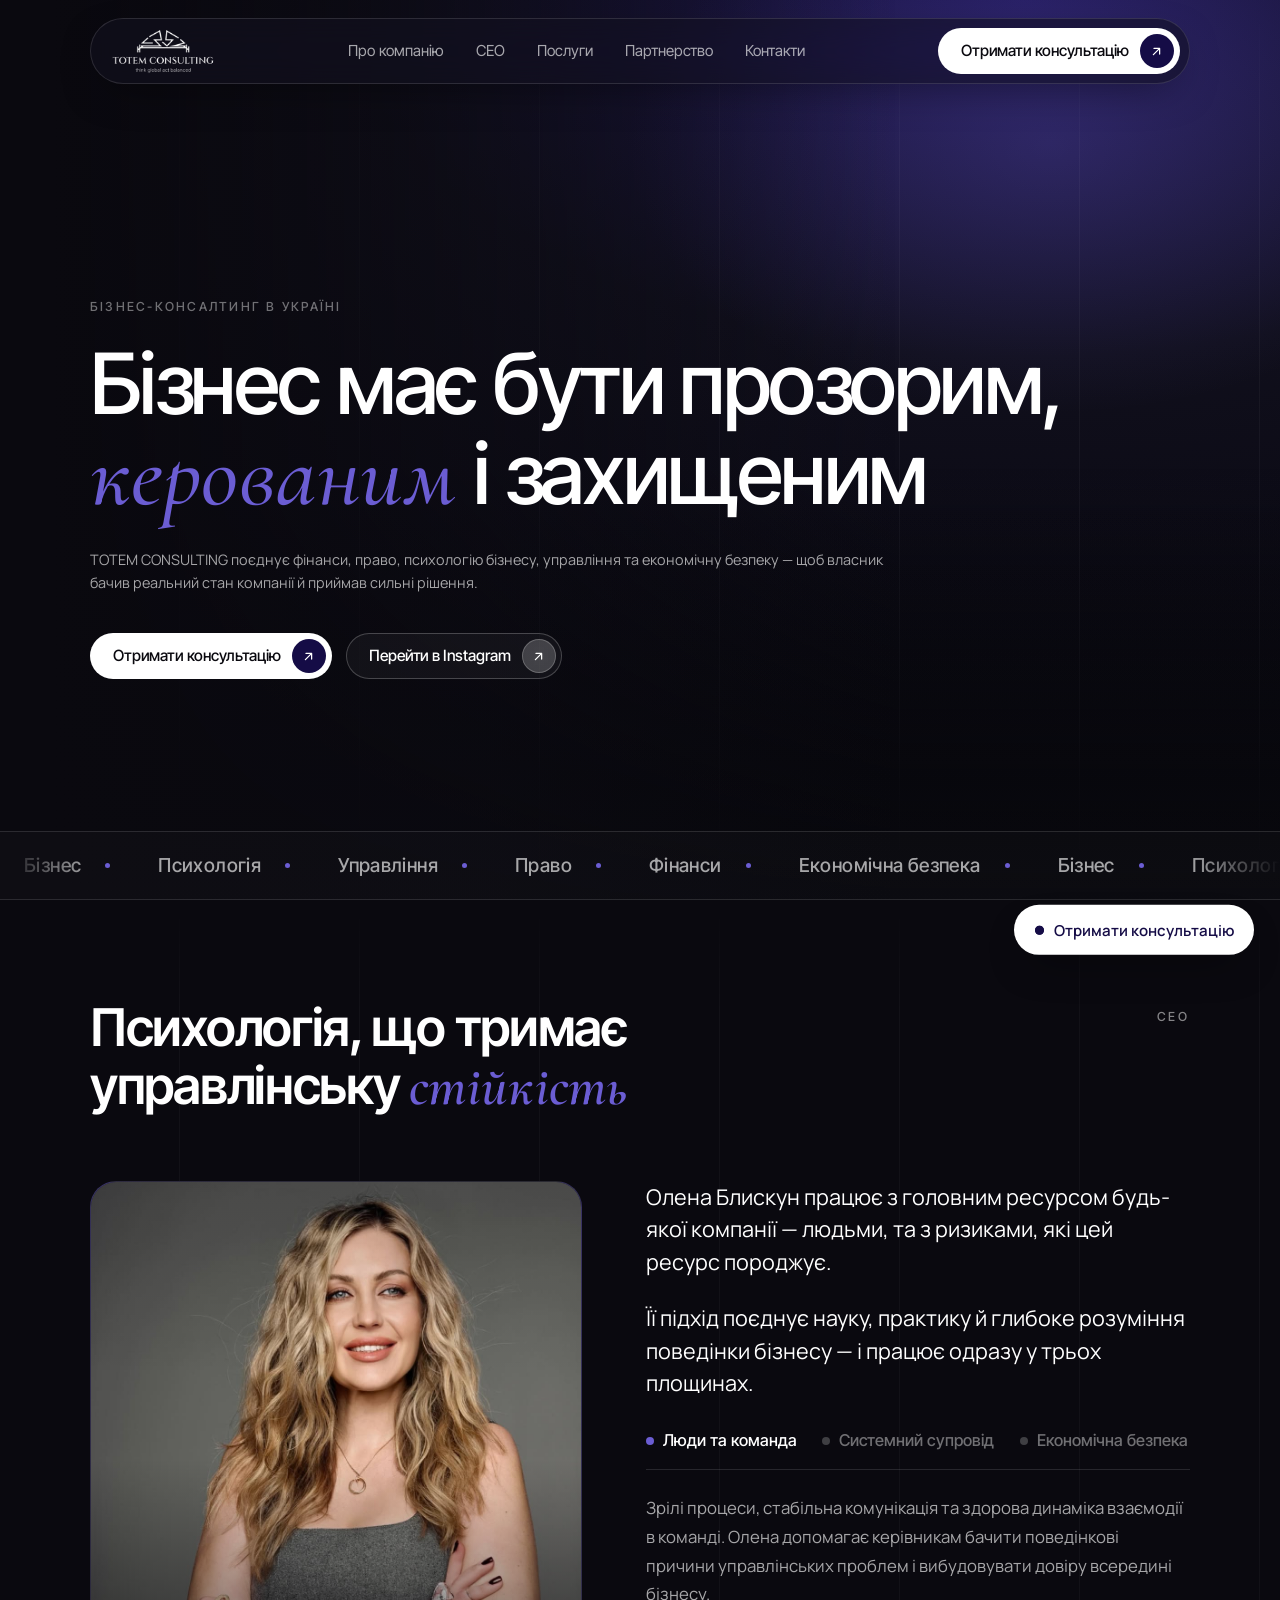
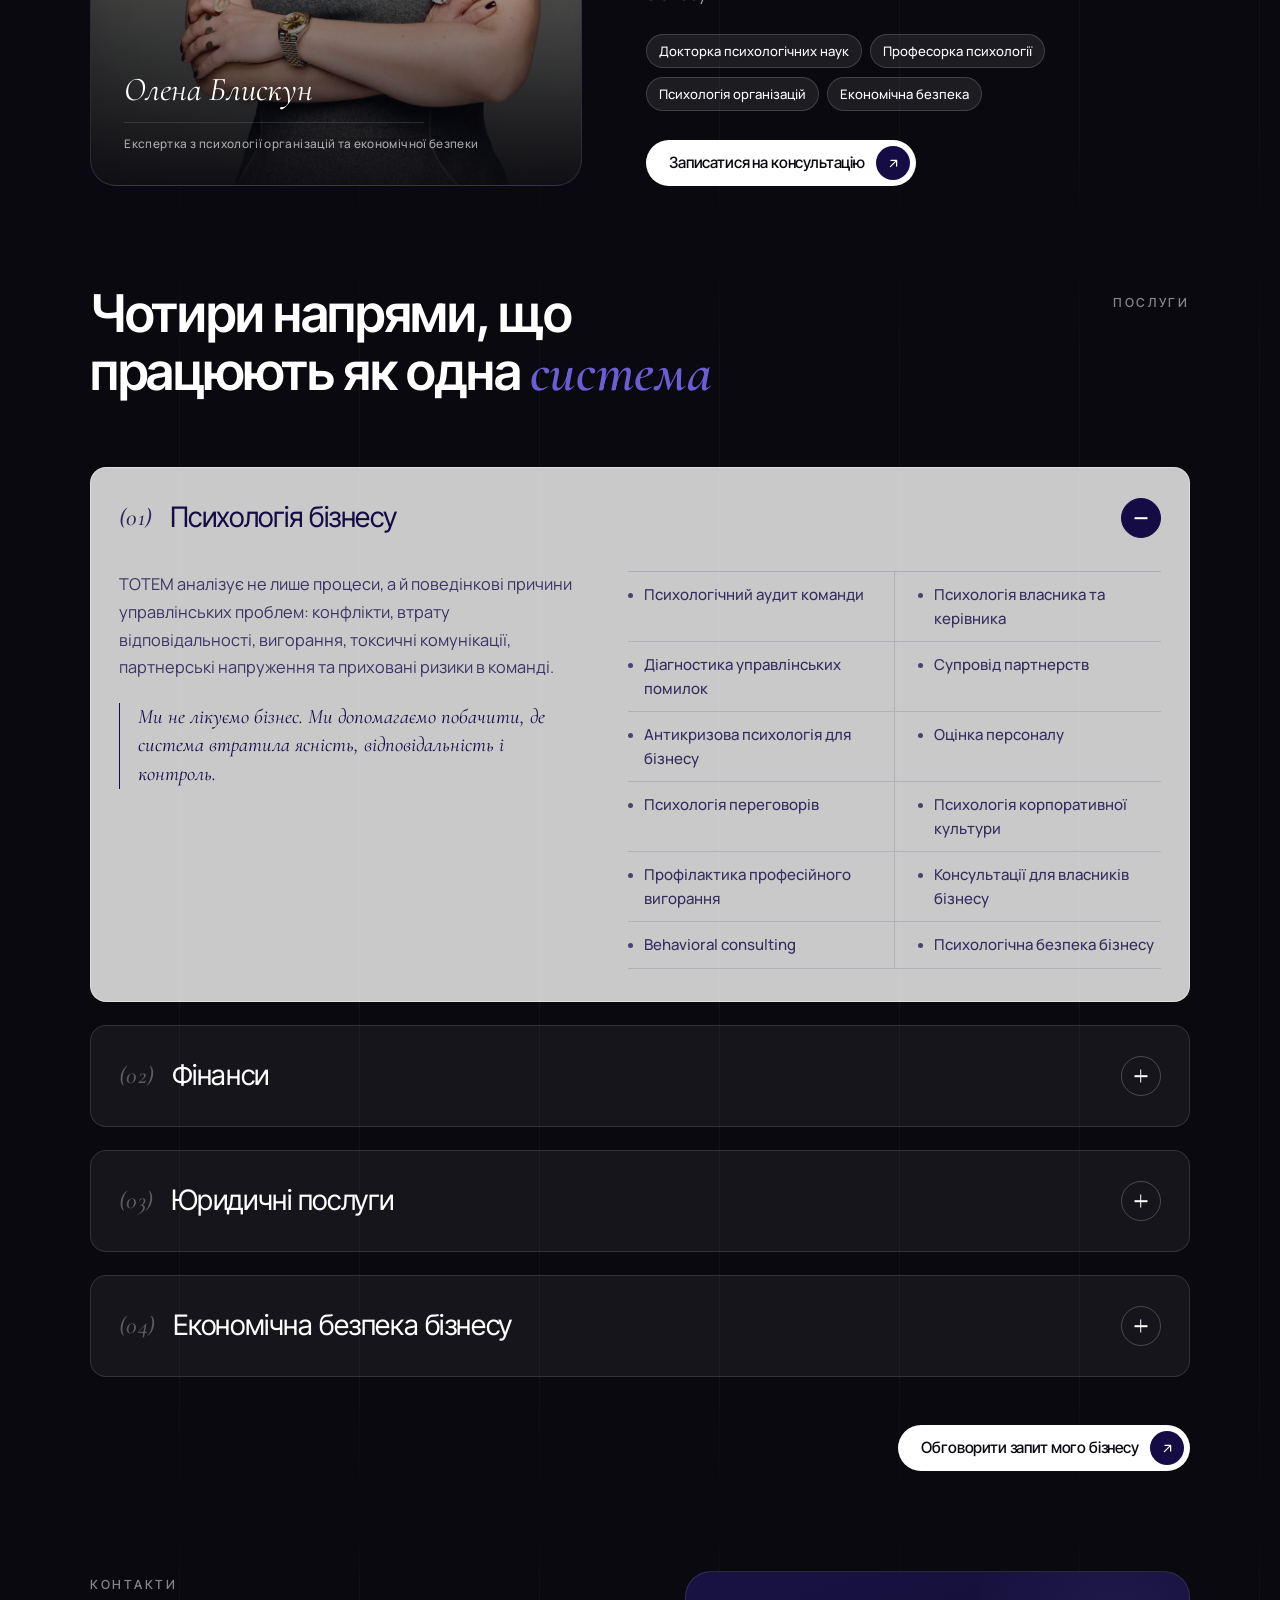
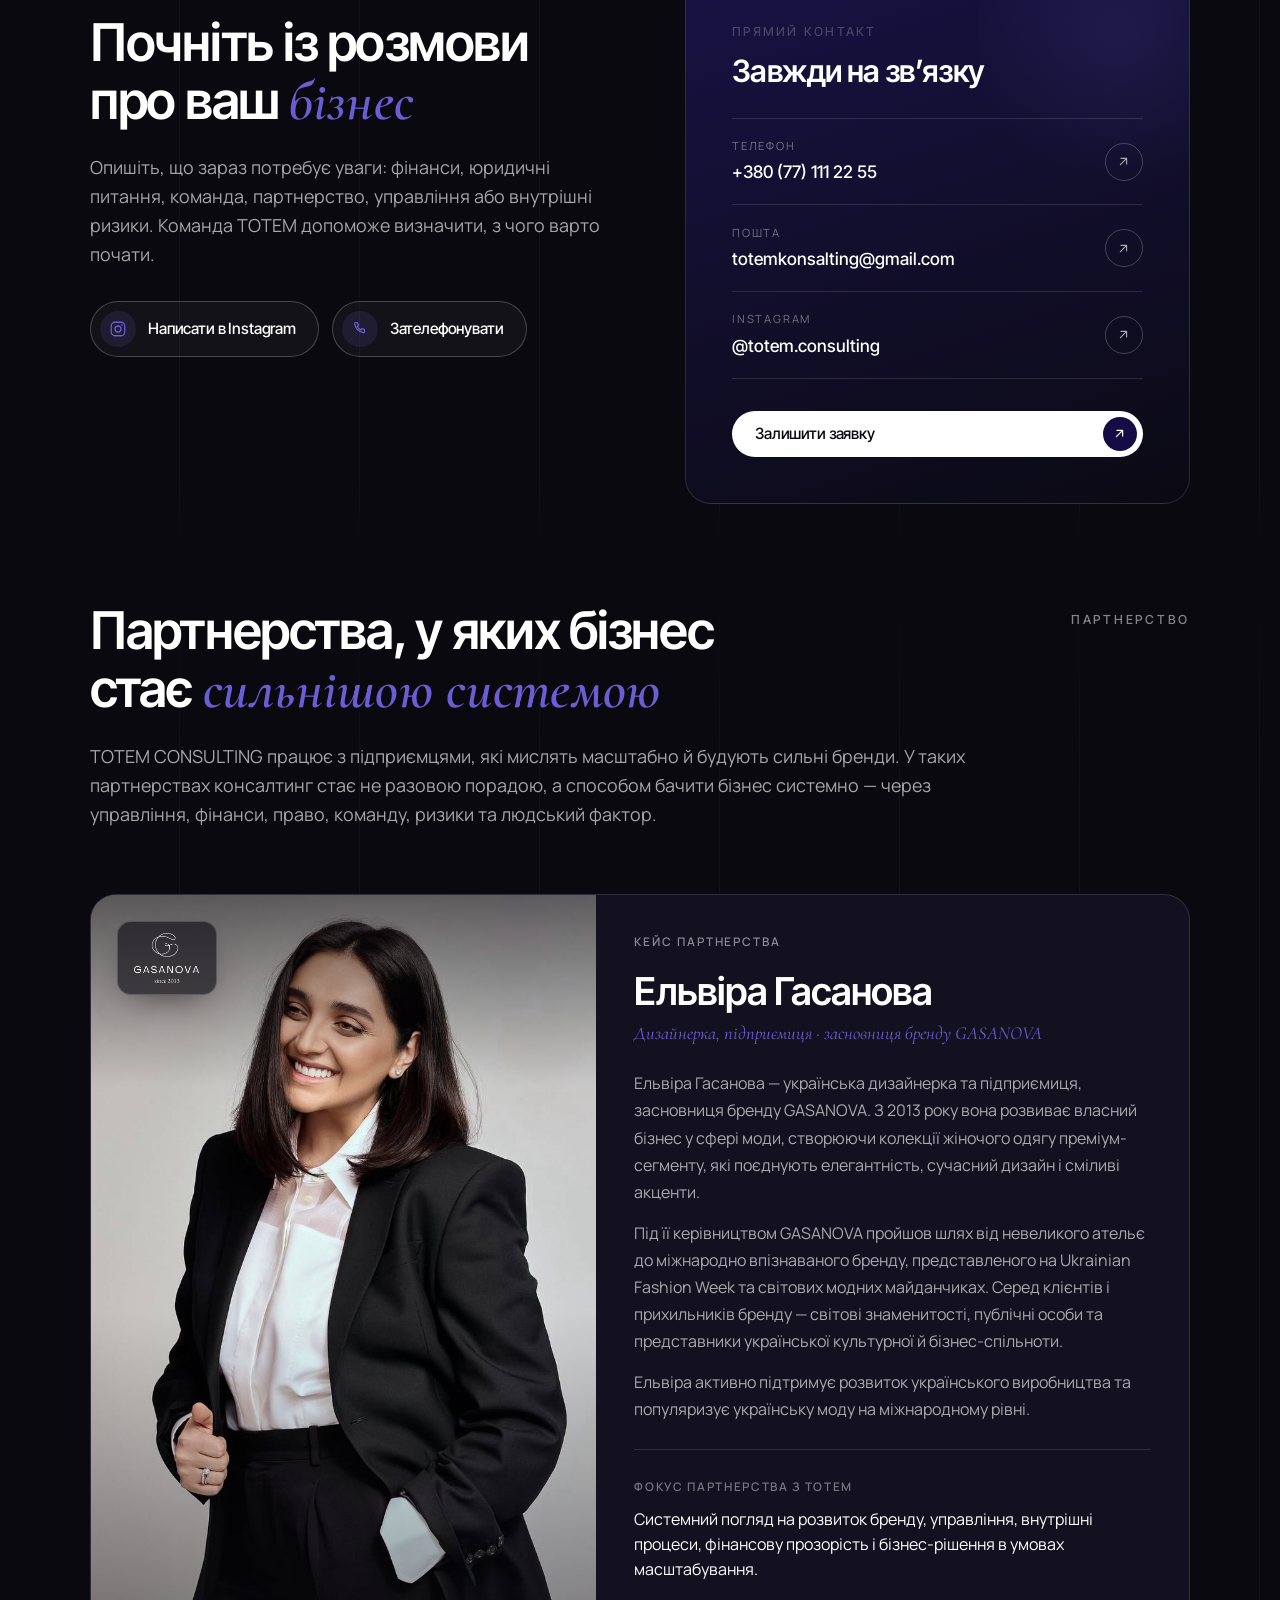
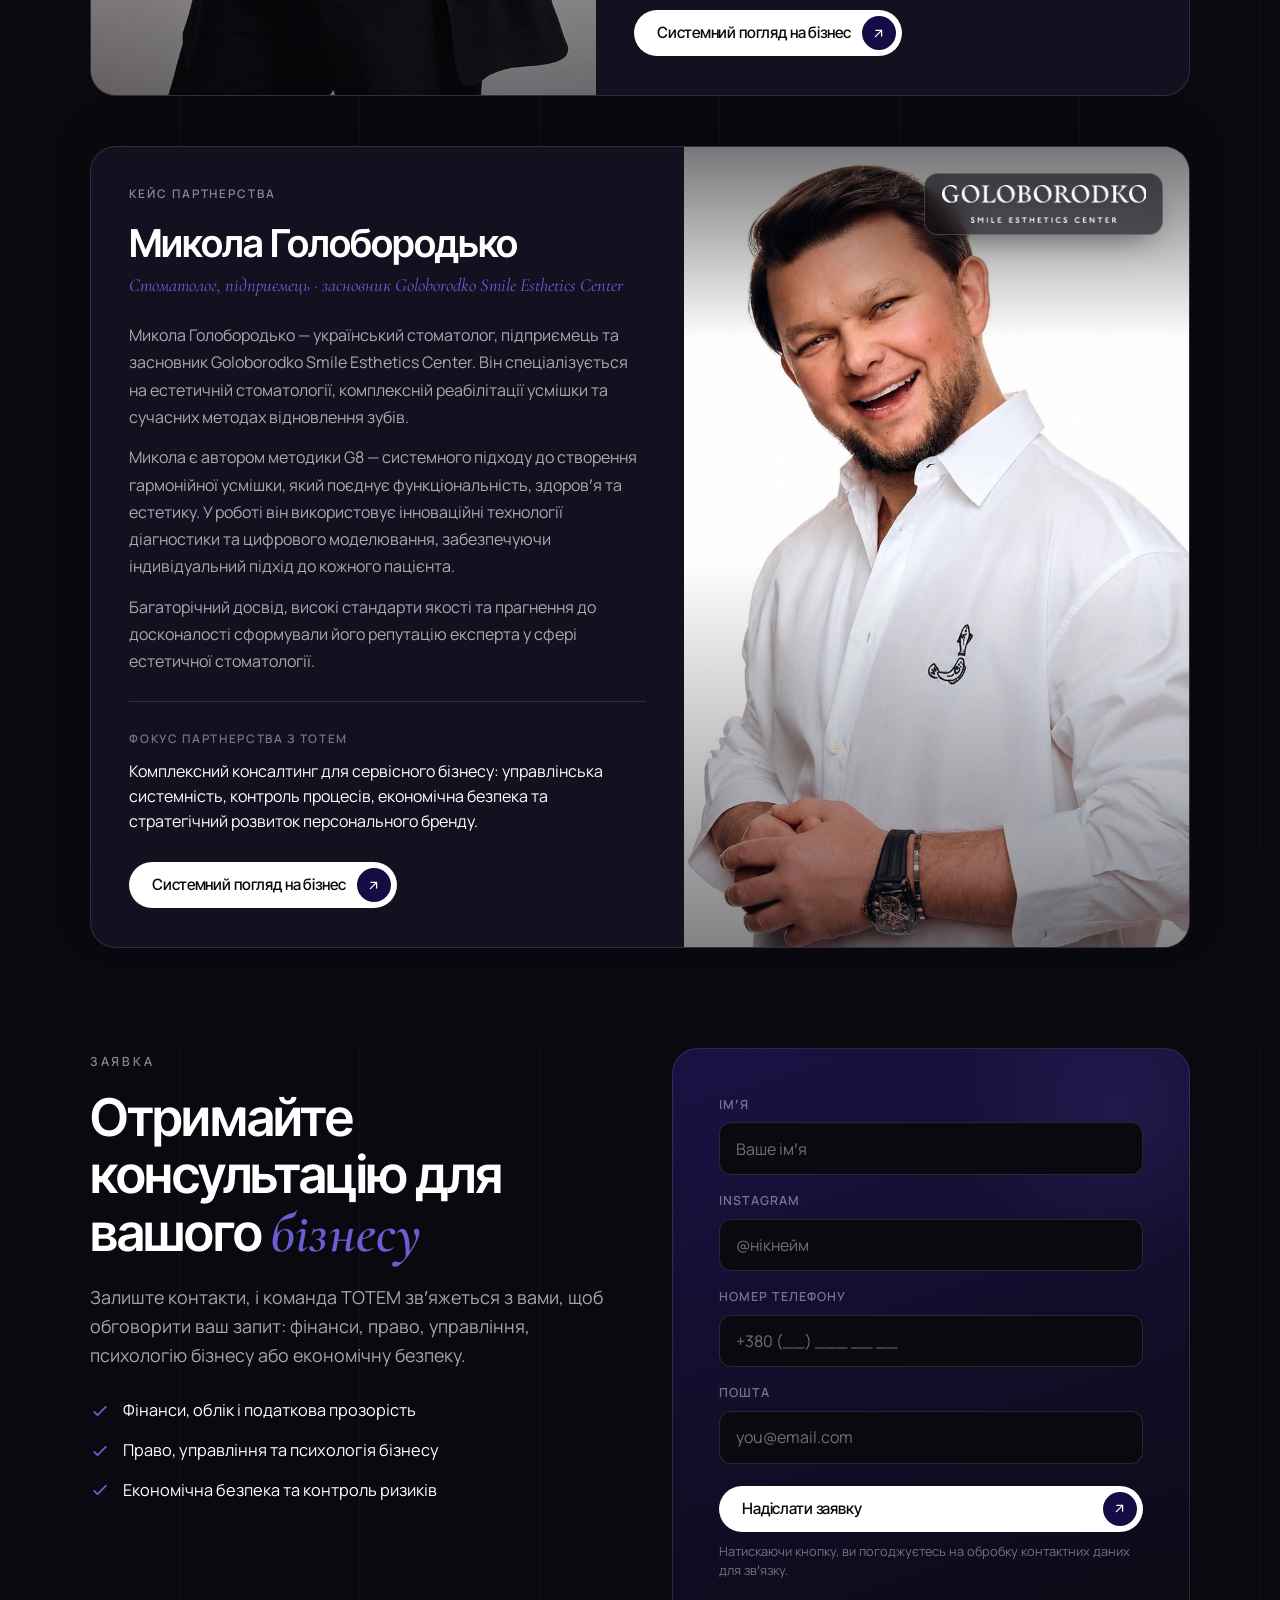
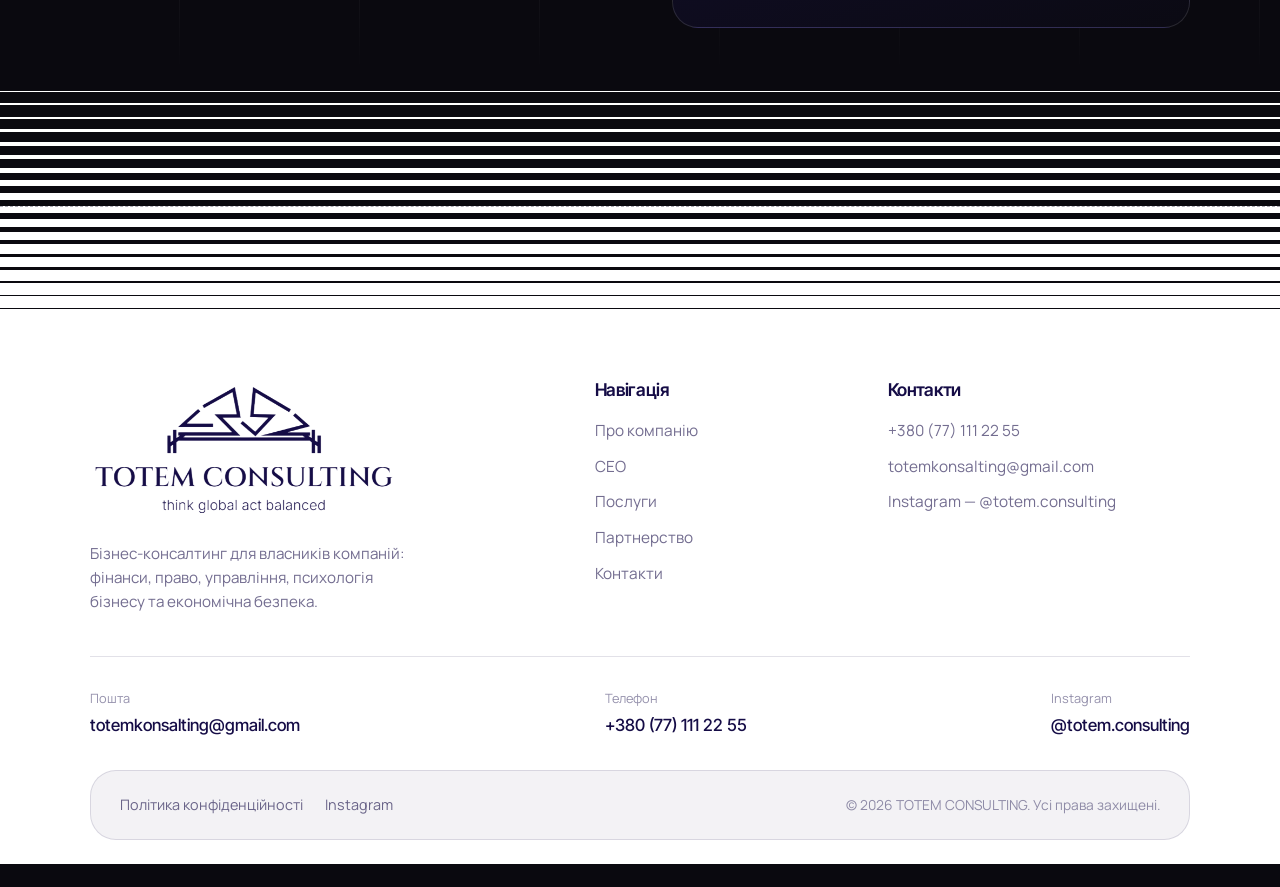
==== commit b8a7e3c9: "Footer transition: smooth B/W blinds (no grey steps); application eyebrow less transparent + sticky " ====
--- a/index.html
+++ b/index.html
@@ -384,8 +384,8 @@
     <section class="section">
       <div class="container">
         <div class="cta-bold reveal">
-          <div>
-            <span class="eyebrow eyebrow--soft">Заявка</span>
+          <div class="cta-intro">
+            <span class="eyebrow eyebrow--accent">Заявка</span>
             <h2 class="h2" style="margin-top:1.1rem;">Отримайте консультацію для вашого <span class="serif">бізнесу</span></h2>
             <p class="lead" style="margin-top:1.2rem;">Залиште контакти, і команда TOTEM звʼяжеться з вами, щоб обговорити ваш запит: фінанси, право, управління, психологію бізнесу або економічну безпеку.</p>
             <ul class="cta-checks">
@@ -423,22 +423,26 @@
 
   </main>
 
-  <!-- transition: striped blinds dissolve from the dark page into the white footer -->
+  <!-- transition: black/white blinds whose duty cycle eases from dark page into white footer -->
   <div class="footer-fade" aria-hidden="true">
-    <span class="fb-bar" style="background:#0a090f;--i:0"></span>
-    <span class="fb-bar" style="background:#1d1c21;--i:1"></span>
-    <span class="fb-bar" style="background:#302f34;--i:2"></span>
-    <span class="fb-bar" style="background:#434246;--i:3"></span>
-    <span class="fb-bar" style="background:#555559;--i:4"></span>
-    <span class="fb-bar" style="background:#68686b;--i:5"></span>
-    <span class="fb-bar fb-dash" style="background:#7b7b7e;--i:6"></span>
-    <span class="fb-bar" style="background:#8e8d90;--i:7"></span>
-    <span class="fb-bar" style="background:#a1a0a3;--i:8"></span>
-    <span class="fb-bar" style="background:#b4b3b5;--i:9"></span>
-    <span class="fb-bar" style="background:#c6c6c8;--i:10"></span>
-    <span class="fb-bar" style="background:#d9d9da;--i:11"></span>
-    <span class="fb-bar" style="background:#ececed;--i:12"></span>
-    <span class="fb-bar" style="background:#ffffff;--i:13"></span>
+    <span class="fb-bar" style="background:linear-gradient(180deg,#0a090f 0 93%,#fff 93% 100%);--i:0"></span>
+    <span class="fb-bar" style="background:linear-gradient(180deg,#0a090f 0 88%,#fff 88% 100%);--i:1"></span>
+    <span class="fb-bar" style="background:linear-gradient(180deg,#0a090f 0 83%,#fff 83% 100%);--i:2"></span>
+    <span class="fb-bar" style="background:linear-gradient(180deg,#0a090f 0 77%,#fff 77% 100%);--i:3"></span>
+    <span class="fb-bar" style="background:linear-gradient(180deg,#0a090f 0 72%,#fff 72% 100%);--i:4"></span>
+    <span class="fb-bar" style="background:linear-gradient(180deg,#0a090f 0 67%,#fff 67% 100%);--i:5"></span>
+    <span class="fb-bar" style="background:linear-gradient(180deg,#0a090f 0 61%,#fff 61% 100%);--i:6"></span>
+    <span class="fb-bar" style="background:linear-gradient(180deg,#0a090f 0 56%,#fff 56% 100%);--i:7"></span>
+    <span class="fb-bar" style="background:linear-gradient(180deg,#0a090f 0 51%,#fff 51% 100%);--i:8"></span>
+    <span class="fb-bar fb-dash" style="background:linear-gradient(180deg,#0a090f 0 46%,#fff 46% 100%);--i:9"></span>
+    <span class="fb-bar" style="background:linear-gradient(180deg,#0a090f 0 40%,#fff 40% 100%);--i:10"></span>
+    <span class="fb-bar" style="background:linear-gradient(180deg,#0a090f 0 35%,#fff 35% 100%);--i:11"></span>
+    <span class="fb-bar" style="background:linear-gradient(180deg,#0a090f 0 30%,#fff 30% 100%);--i:12"></span>
+    <span class="fb-bar" style="background:linear-gradient(180deg,#0a090f 0 25%,#fff 25% 100%);--i:13"></span>
+    <span class="fb-bar" style="background:linear-gradient(180deg,#0a090f 0 20%,#fff 20% 100%);--i:14"></span>
+    <span class="fb-bar" style="background:linear-gradient(180deg,#0a090f 0 14%,#fff 14% 100%);--i:15"></span>
+    <span class="fb-bar" style="background:linear-gradient(180deg,#0a090f 0 9%,#fff 9% 100%);--i:16"></span>
+    <span class="fb-bar" style="background:linear-gradient(180deg,#0a090f 0 4%,#fff 4% 100%);--i:17"></span>
   </div>
 
   <!-- ============ 8. ФУТЕР ============ -->
--- a/css/styles.css
+++ b/css/styles.css
@@ -297,7 +297,7 @@
 
 /* ---------- Services accordion (single-column stack) ---------- */
 .acc { margin-top: clamp(2.5rem, 5vw, 4rem); display: grid; grid-template-columns: 1fr; gap: clamp(1rem, 1.8vw, 1.6rem); align-items: start; }
-.acc-item { border: 1px solid var(--line); border-radius: var(--r-card); background: rgba(255,255,255,0.012); padding-inline: clamp(1.3rem, 2.2vw, 2rem); transition: border-color 0.35s var(--ease), background 0.35s var(--ease); }
+.acc-item { border: 1px solid var(--line); border-radius: var(--r-card); background: rgba(255,255,255,0.05); backdrop-filter: blur(10px) saturate(130%); -webkit-backdrop-filter: blur(10px) saturate(130%); padding-inline: clamp(1.3rem, 2.2vw, 2rem); transition: border-color 0.35s var(--ease), background 0.35s var(--ease); }
 .acc-item.open { background: rgba(255,255,255,0.78); border-color: rgba(255,255,255,0.4); backdrop-filter: blur(10px); -webkit-backdrop-filter: blur(10px); }
 .acc-head { width: 100%; text-align: left; display: grid; grid-template-columns: auto 1fr auto; gap: 1.1rem; align-items: center; padding: clamp(1.3rem, 2.2vw, 1.8rem) 0; }
 .acc-num { font-family: var(--serif); font-style: italic; font-weight: 500; font-size: 1.5rem; color: var(--text); line-height: 1; opacity: 0.3; letter-spacing: 0.01em; transition: opacity 0.35s var(--ease), color 0.35s var(--ease); }
@@ -404,11 +404,13 @@
 /* ---------- CTA form ---------- */
 .cta-bold {
   background: none; border: none; border-radius: 0; padding: 0; color: var(--text);
-  display: grid; grid-template-columns: 1fr 1fr; gap: clamp(2rem, 5vw, 4rem); align-items: center;
+  display: grid; grid-template-columns: 1fr 1fr; gap: clamp(2rem, 5vw, 4rem); align-items: start;
   position: relative; isolation: isolate;
 }
 .cta-bold::after { display: none; }
 .cta-bold > * { position: relative; z-index: 1; }
+/* text column rides along on scroll, identical to the Contacts intro */
+.cta-intro { position: sticky; top: 110px; align-self: start; }
 .cta-bold h2 .serif { color: var(--accent-text); }
 .cta-checks { margin-top: 1.8rem; display: flex; flex-direction: column; gap: 0.9rem; }
 .cta-checks li { display: flex; align-items: center; gap: 0.8rem; color: var(--text); font-size: 1.02rem; }
@@ -441,11 +443,11 @@
 .form-success h3 { margin-bottom: 0.5rem; }
 
 /* ---------- Footer ---------- */
-/* transition band: striped blinds melting from the dark page into the white footer */
-.footer-fade { display: flex; flex-direction: column; height: clamp(150px, 18vw, 250px); overflow: hidden; }
-.footer-fade .fb-bar { flex: 1; width: 100%; border-top: 1.5px solid rgba(6,5,12,0.5); opacity: 0; animation: fbReveal 0.6s var(--ease) both; animation-delay: calc(var(--i) * 55ms); }
-.footer-fade .fb-bar:first-child { border-top: none; }
-.footer-fade .fb-dash { border-top: 1.5px dashed rgba(150,150,160,0.85); }
+/* transition band: black/white blinds whose duty cycle eases dark page -> white footer */
+.footer-fade { display: flex; flex-direction: column; height: clamp(160px, 19vw, 260px); overflow: hidden; }
+.footer-fade .fb-bar { flex: 1; width: 100%; opacity: 0; animation: fbReveal 0.6s var(--ease) both; animation-delay: calc(var(--i) * 45ms); }
+.footer-fade .fb-dash { position: relative; }
+.footer-fade .fb-dash::before { content: ""; position: absolute; left: 0; right: 0; top: 46%; height: 0; border-top: 1.5px dashed rgba(150,150,160,0.8); }
 @keyframes fbReveal { from { opacity: 0; } to { opacity: 1; } }
 @media (prefers-reduced-motion: reduce) { .footer-fade .fb-bar { animation: none; opacity: 1; } }
 
@@ -503,7 +505,7 @@
 @media (max-width: 1024px) {
   :root { --gutter: 40px; }
   .head-row, .ceo-grid, .contact-grid, .cta-bold, .case, .case--rev, .acc { grid-template-columns: 1fr; }
-  .contact-intro { position: static; top: auto; order: 0; }
+  .contact-intro, .cta-intro { position: static; top: auto; order: 0; }
   .contact-card { order: 0; }
   .head-main .h2 { max-width: 22ch; }
   .head-row .lead { max-width: 60ch; }
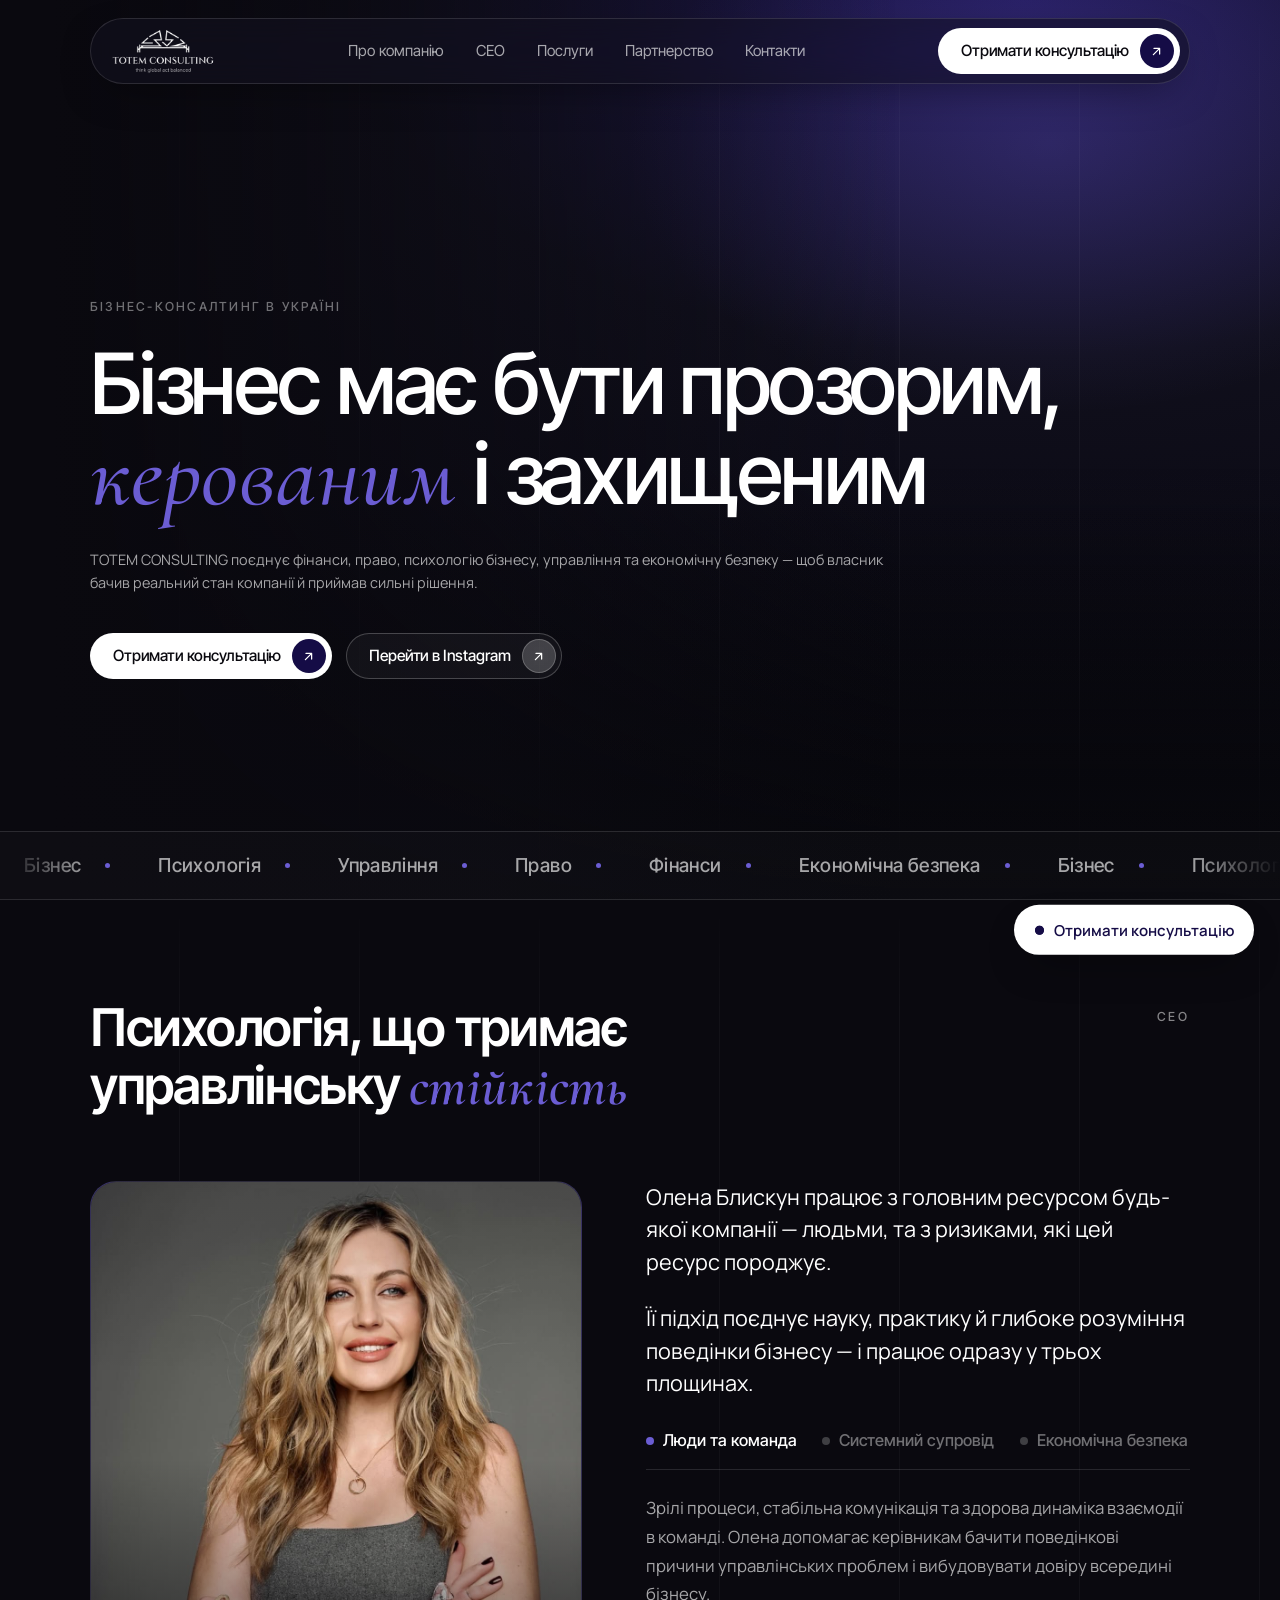
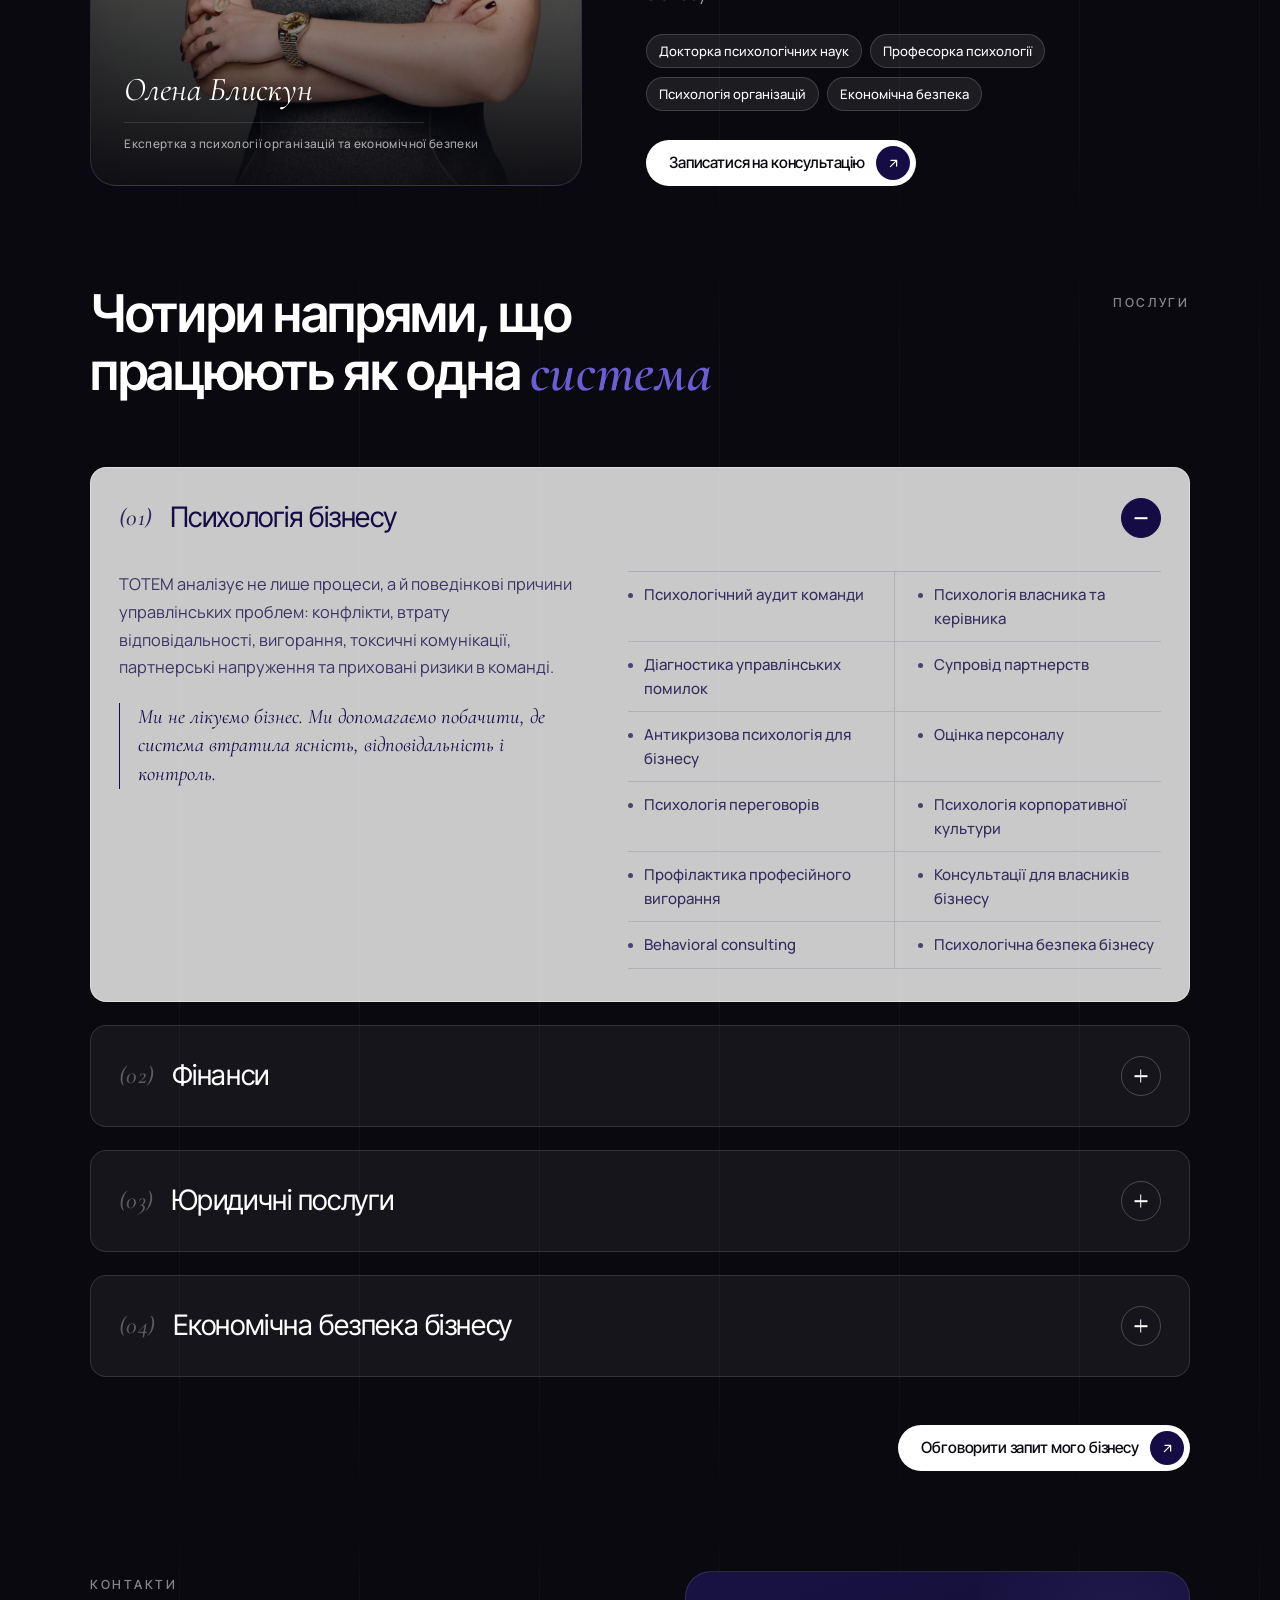
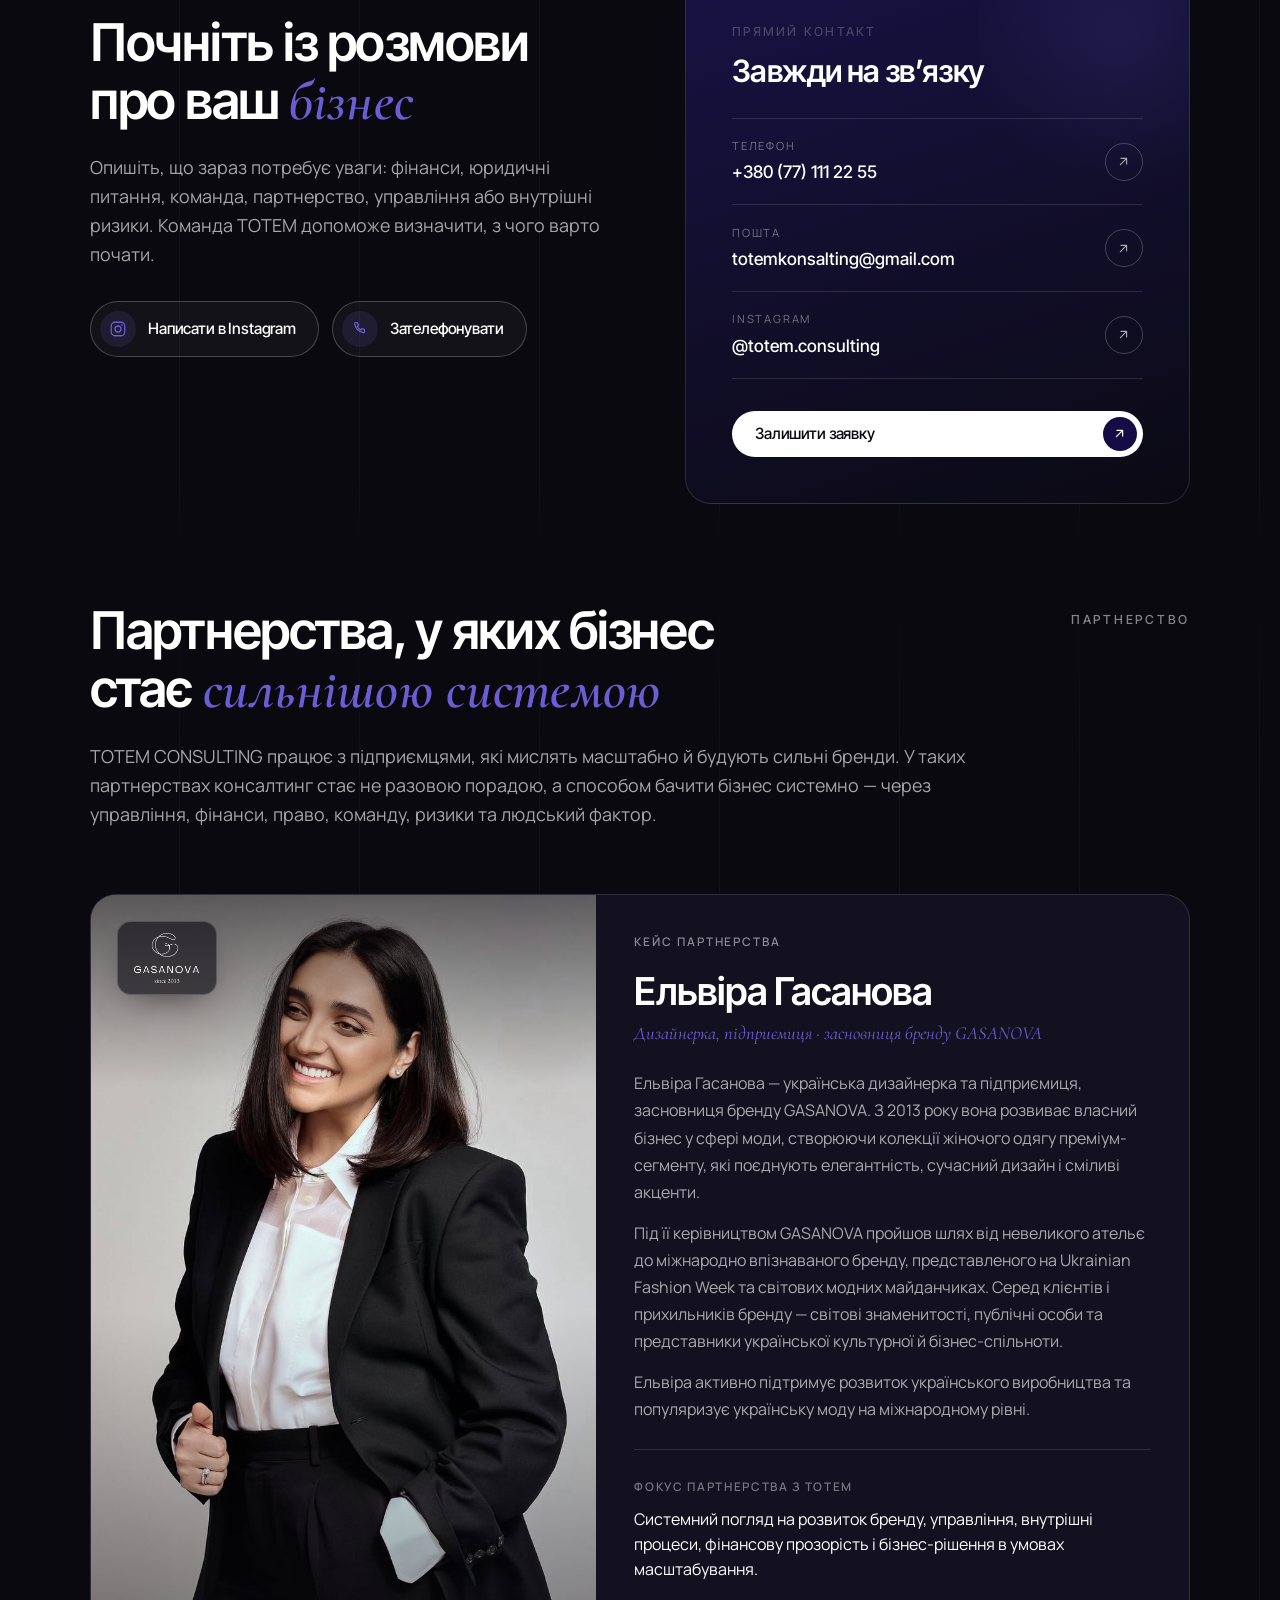
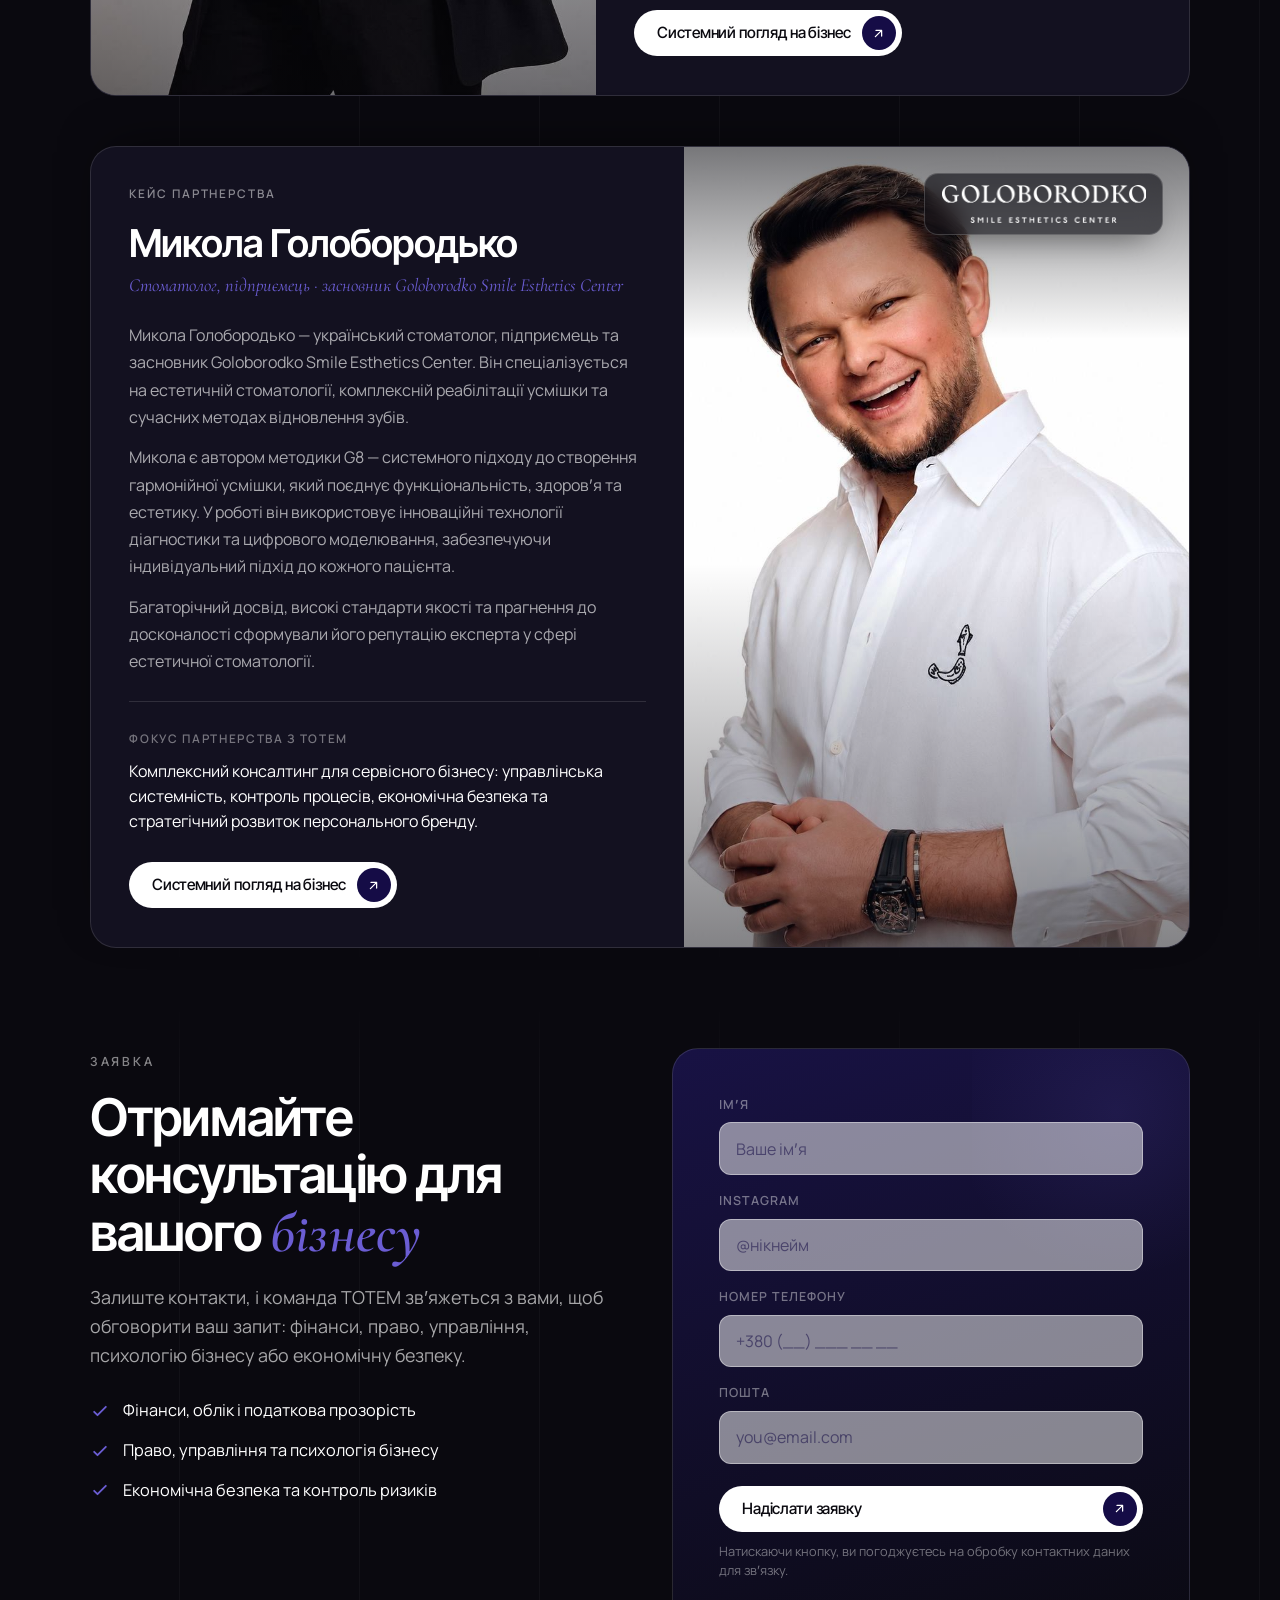
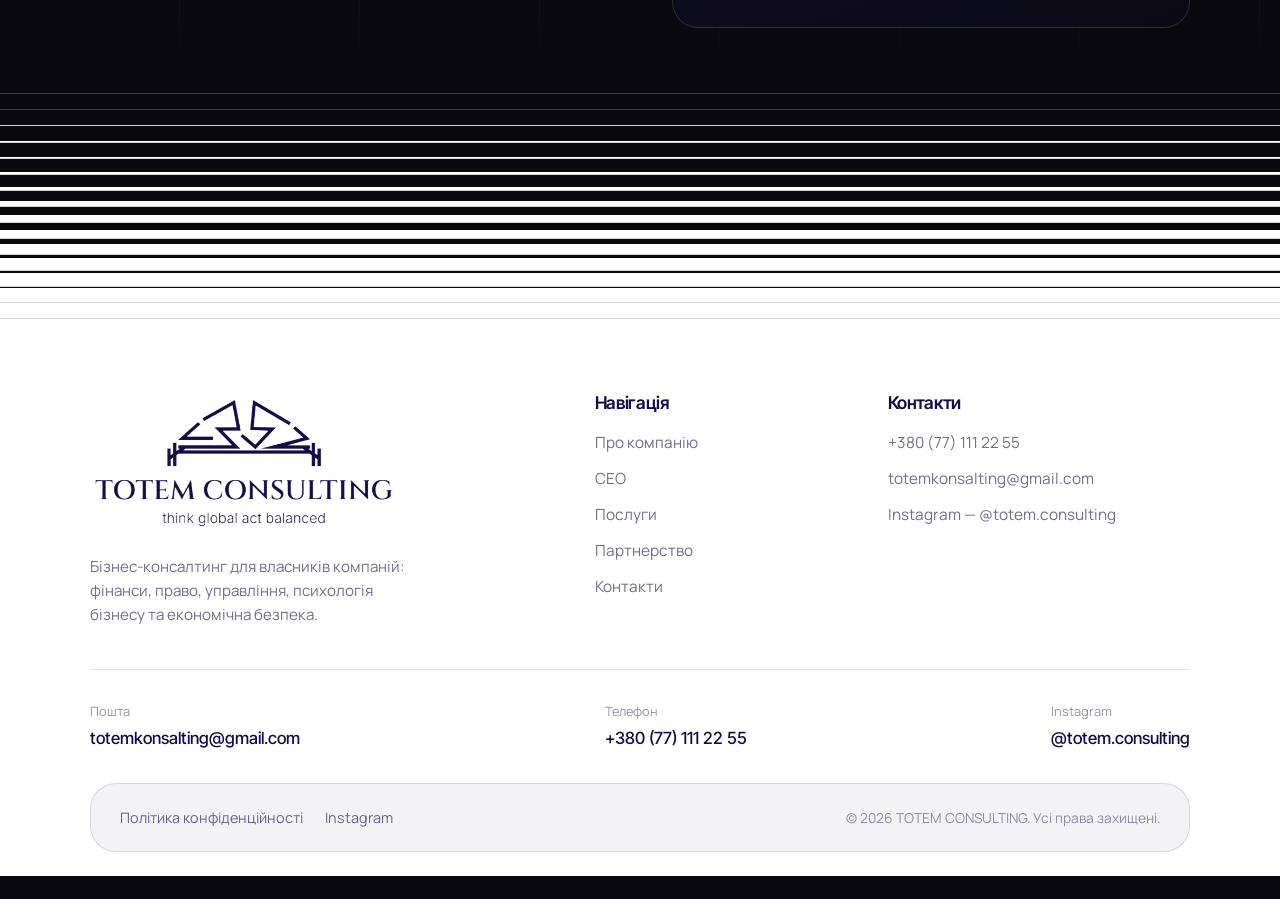
==== commit 122b4f87: "Fix form inputs (raise specificity over .field input) to frosted white 50%; rework footer transition" ====
--- a/index.html
+++ b/index.html
@@ -423,26 +423,24 @@
 
   </main>
 
-  <!-- transition: black/white blinds whose duty cycle eases from dark page into white footer -->
+  <!-- transition: solid black -> opening blinds -> solid white, with thin grey slat lines -->
   <div class="footer-fade" aria-hidden="true">
-    <span class="fb-bar" style="background:linear-gradient(180deg,#0a090f 0 93%,#fff 93% 100%);--i:0"></span>
-    <span class="fb-bar" style="background:linear-gradient(180deg,#0a090f 0 88%,#fff 88% 100%);--i:1"></span>
-    <span class="fb-bar" style="background:linear-gradient(180deg,#0a090f 0 83%,#fff 83% 100%);--i:2"></span>
-    <span class="fb-bar" style="background:linear-gradient(180deg,#0a090f 0 77%,#fff 77% 100%);--i:3"></span>
-    <span class="fb-bar" style="background:linear-gradient(180deg,#0a090f 0 72%,#fff 72% 100%);--i:4"></span>
-    <span class="fb-bar" style="background:linear-gradient(180deg,#0a090f 0 67%,#fff 67% 100%);--i:5"></span>
-    <span class="fb-bar" style="background:linear-gradient(180deg,#0a090f 0 61%,#fff 61% 100%);--i:6"></span>
-    <span class="fb-bar" style="background:linear-gradient(180deg,#0a090f 0 56%,#fff 56% 100%);--i:7"></span>
-    <span class="fb-bar" style="background:linear-gradient(180deg,#0a090f 0 51%,#fff 51% 100%);--i:8"></span>
-    <span class="fb-bar fb-dash" style="background:linear-gradient(180deg,#0a090f 0 46%,#fff 46% 100%);--i:9"></span>
-    <span class="fb-bar" style="background:linear-gradient(180deg,#0a090f 0 40%,#fff 40% 100%);--i:10"></span>
-    <span class="fb-bar" style="background:linear-gradient(180deg,#0a090f 0 35%,#fff 35% 100%);--i:11"></span>
-    <span class="fb-bar" style="background:linear-gradient(180deg,#0a090f 0 30%,#fff 30% 100%);--i:12"></span>
-    <span class="fb-bar" style="background:linear-gradient(180deg,#0a090f 0 25%,#fff 25% 100%);--i:13"></span>
-    <span class="fb-bar" style="background:linear-gradient(180deg,#0a090f 0 20%,#fff 20% 100%);--i:14"></span>
-    <span class="fb-bar" style="background:linear-gradient(180deg,#0a090f 0 14%,#fff 14% 100%);--i:15"></span>
-    <span class="fb-bar" style="background:linear-gradient(180deg,#0a090f 0 9%,#fff 9% 100%);--i:16"></span>
-    <span class="fb-bar" style="background:linear-gradient(180deg,#0a090f 0 4%,#fff 4% 100%);--i:17"></span>
+    <span class="fb-bar" style="background:#0a090f;--i:0"></span>
+    <span class="fb-bar" style="background:#0a090f;--i:1"></span>
+    <span class="fb-bar" style="background:linear-gradient(180deg,#0a090f 0 99%,#fff 99% 100%);--i:2"></span>
+    <span class="fb-bar" style="background:linear-gradient(180deg,#0a090f 0 96%,#fff 96% 100%);--i:3"></span>
+    <span class="fb-bar" style="background:linear-gradient(180deg,#0a090f 0 92%,#fff 92% 100%);--i:4"></span>
+    <span class="fb-bar" style="background:linear-gradient(180deg,#0a090f 0 86%,#fff 86% 100%);--i:5"></span>
+    <span class="fb-bar" style="background:linear-gradient(180deg,#0a090f 0 78%,#fff 78% 100%);--i:6"></span>
+    <span class="fb-bar" style="background:linear-gradient(180deg,#0a090f 0 68%,#fff 68% 100%);--i:7"></span>
+    <span class="fb-bar" style="background:linear-gradient(180deg,#0a090f 0 56%,#fff 56% 100%);--i:8"></span>
+    <span class="fb-bar" style="background:linear-gradient(180deg,#0a090f 0 44%,#fff 44% 100%);--i:9"></span>
+    <span class="fb-bar" style="background:linear-gradient(180deg,#0a090f 0 32%,#fff 32% 100%);--i:10"></span>
+    <span class="fb-bar" style="background:linear-gradient(180deg,#0a090f 0 22%,#fff 22% 100%);--i:11"></span>
+    <span class="fb-bar" style="background:linear-gradient(180deg,#0a090f 0 14%,#fff 14% 100%);--i:12"></span>
+    <span class="fb-bar" style="background:linear-gradient(180deg,#0a090f 0 7%,#fff 7% 100%);--i:13"></span>
+    <span class="fb-bar" style="background:#ffffff;--i:14"></span>
+    <span class="fb-bar" style="background:#ffffff;--i:15"></span>
   </div>
 
   <!-- ============ 8. ФУТЕР ============ -->
--- a/css/styles.css
+++ b/css/styles.css
@@ -423,10 +423,6 @@
 }
 .form-card::after { content: ""; position: absolute; right: -14%; top: -24%; width: 56%; height: 70%; background: radial-gradient(circle, rgba(107,93,211,0.13), transparent 66%); z-index: 0; }
 .form-card > * { position: relative; z-index: 1; }
-/* lighter, frosted-white input fields (50% white) with dark firm-colour text */
-.form-card input { background: rgba(255,255,255,0.5); border: 1px solid rgba(255,255,255,0.4); color: var(--accent); }
-.form-card input::placeholder { color: rgba(21,12,70,0.5); }
-.form-card input:focus { background: rgba(255,255,255,0.62); border-color: var(--accent); }
 .field { margin-bottom: 1rem; }
 .field label { display: block; font-size: 0.78rem; letter-spacing: 0.08em; text-transform: uppercase; color: var(--text-3); margin-bottom: 0.5rem; font-weight: 600; }
 .field input { width: 100%; background: var(--bg); border: 1px solid var(--line); border-radius: 12px; padding: 0.9rem 1rem; color: var(--text); font-size: 1rem; transition: border-color 0.25s, background 0.25s; font-family: var(--font-body); }
@@ -435,6 +431,10 @@
 .field.has-error input { border-color: var(--accent-text); }
 .field .err { font-size: 0.8rem; color: var(--accent-text); margin-top: 0.35rem; min-height: 1em; opacity: 0; transform: translateY(-3px); transition: opacity 0.25s, transform 0.25s; }
 .field.has-error .err { opacity: 1; transform: translateY(0); }
+/* application form: lighter frosted-white input fields (50% white) with dark firm-colour text */
+.form-card .field input { background: rgba(255,255,255,0.5); border: 1px solid rgba(255,255,255,0.4); color: var(--accent); }
+.form-card .field input::placeholder { color: rgba(21,12,70,0.55); }
+.form-card .field input:focus { background: rgba(255,255,255,0.64); border-color: var(--accent); }
 .form-note { font-size: 0.8rem; color: var(--text-3); margin-top: 0.6rem; }
 .form-card .btn { margin-top: 0.4rem; }
 .form-success { display: none; text-align: center; padding: clamp(1.5rem, 4vw, 3rem) 0.5rem; }
@@ -443,11 +443,10 @@
 .form-success h3 { margin-bottom: 0.5rem; }
 
 /* ---------- Footer ---------- */
-/* transition band: black/white blinds whose duty cycle eases dark page -> white footer */
-.footer-fade { display: flex; flex-direction: column; height: clamp(160px, 19vw, 260px); overflow: hidden; }
-.footer-fade .fb-bar { flex: 1; width: 100%; opacity: 0; animation: fbReveal 0.6s var(--ease) both; animation-delay: calc(var(--i) * 45ms); }
-.footer-fade .fb-dash { position: relative; }
-.footer-fade .fb-dash::before { content: ""; position: absolute; left: 0; right: 0; top: 46%; height: 0; border-top: 1.5px dashed rgba(150,150,160,0.8); }
+/* transition band: solid black -> opening blinds -> solid white, with thin grey slat lines */
+.footer-fade { display: flex; flex-direction: column; height: clamp(170px, 20vw, 280px); overflow: hidden; }
+.footer-fade .fb-bar { flex: 1; width: 100%; border-top: 1px solid rgba(140,140,140,0.4); opacity: 0; animation: fbReveal 0.6s var(--ease) both; animation-delay: calc(var(--i) * 45ms); }
+.footer-fade .fb-bar:first-child { border-top: none; }
 @keyframes fbReveal { from { opacity: 0; } to { opacity: 1; } }
 @media (prefers-reduced-motion: reduce) { .footer-fade .fb-bar { animation: none; opacity: 1; } }
 
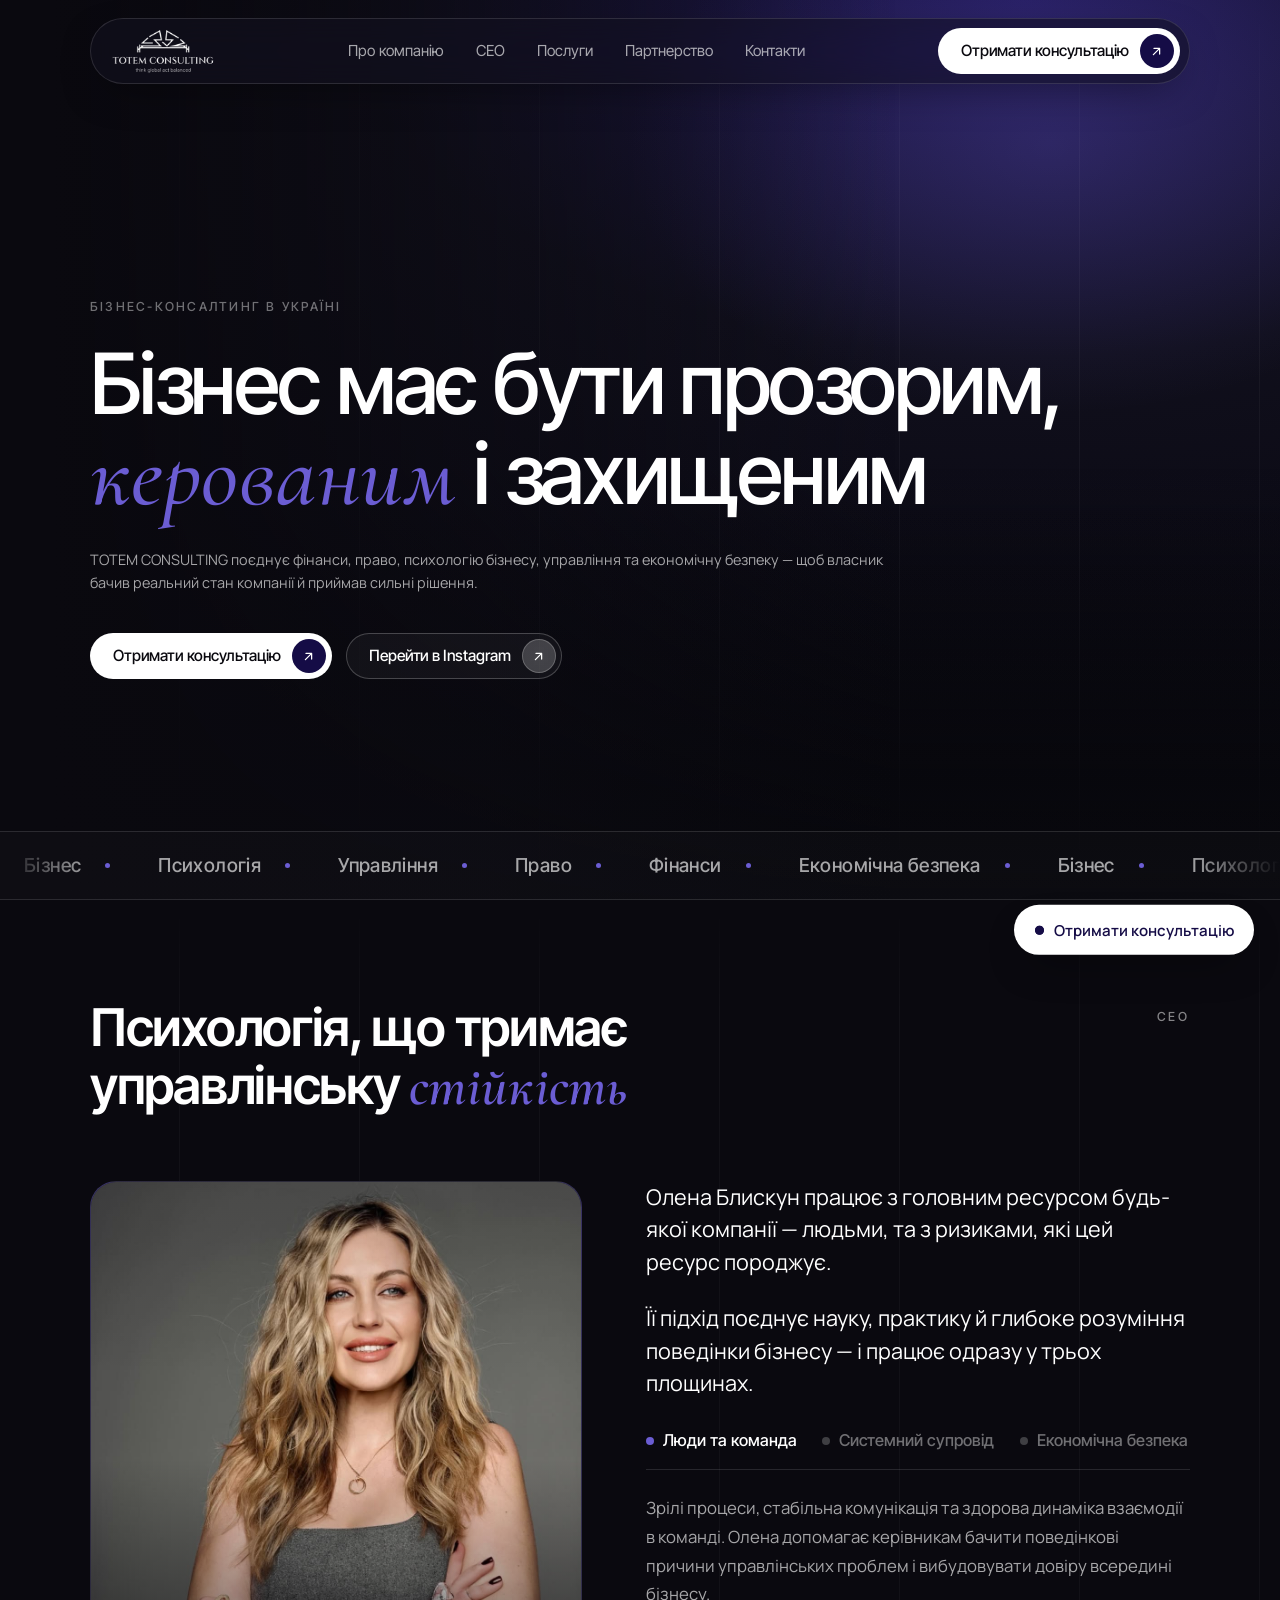
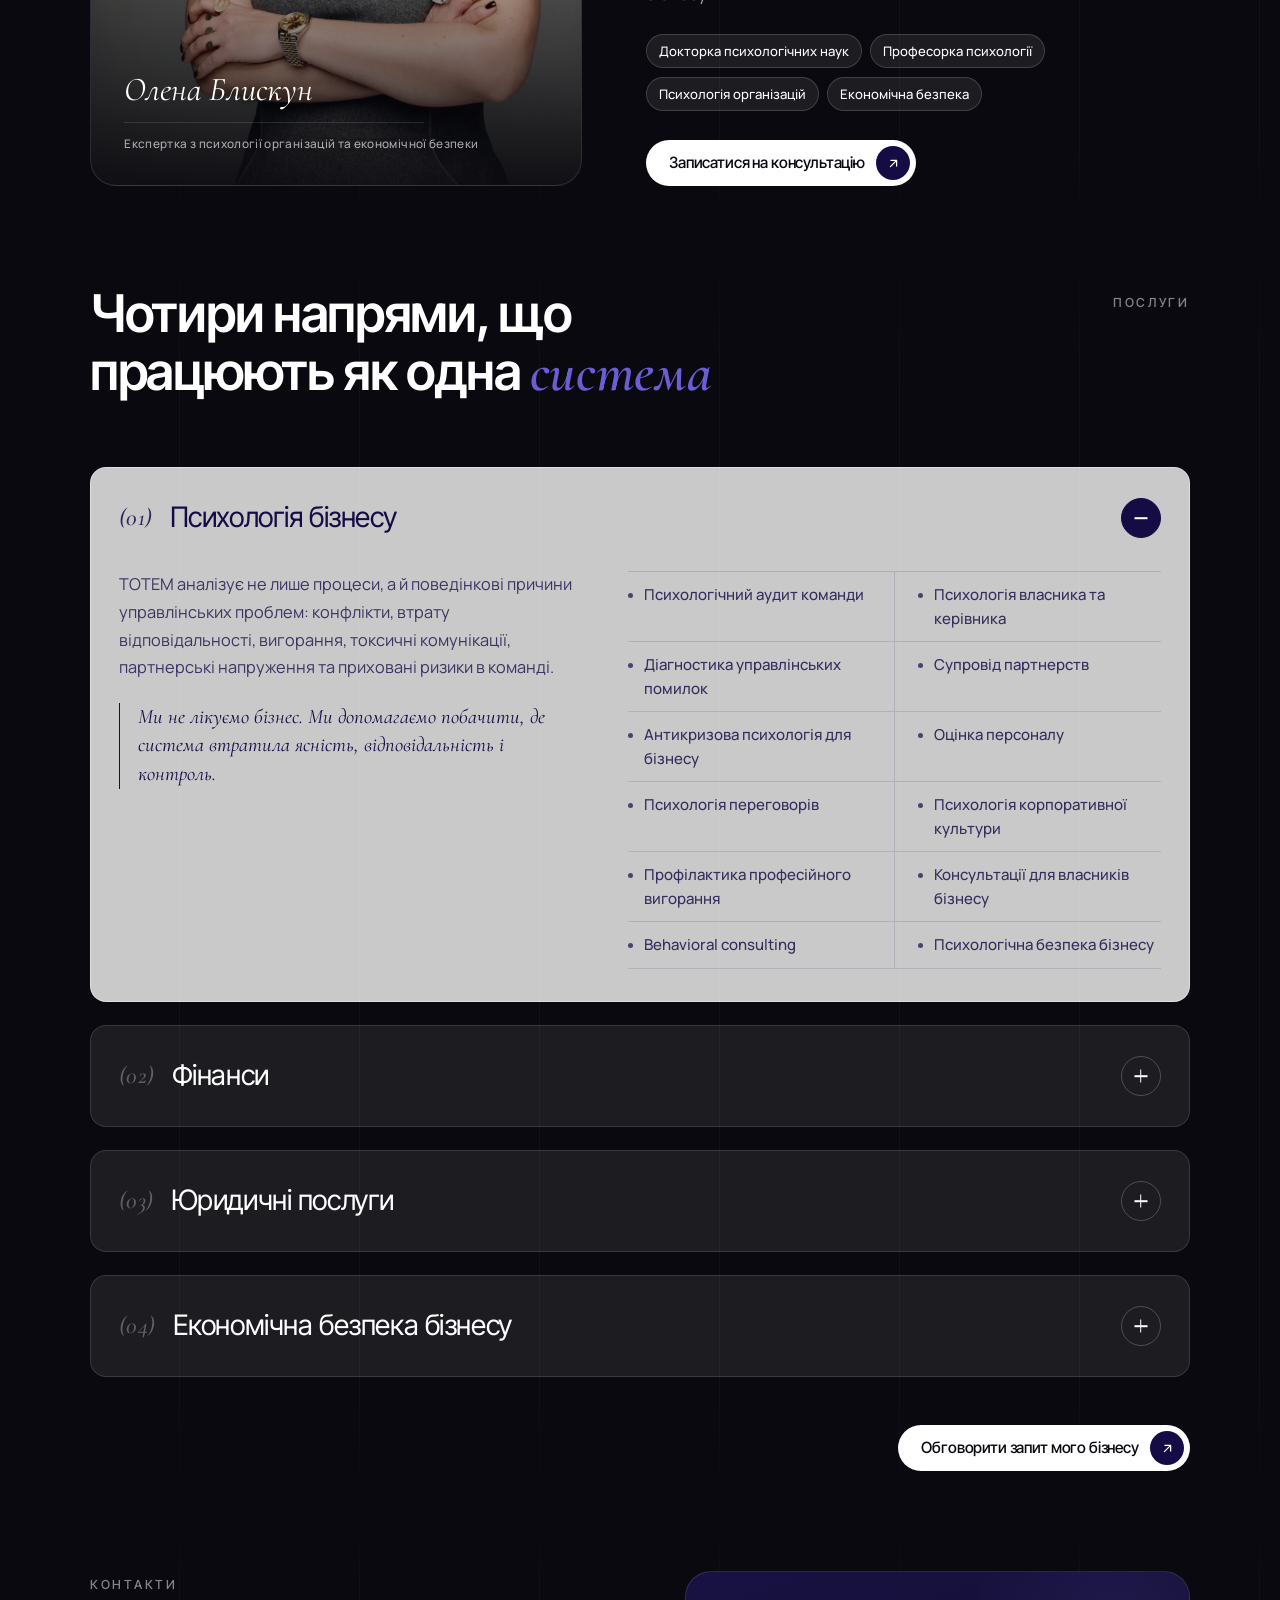
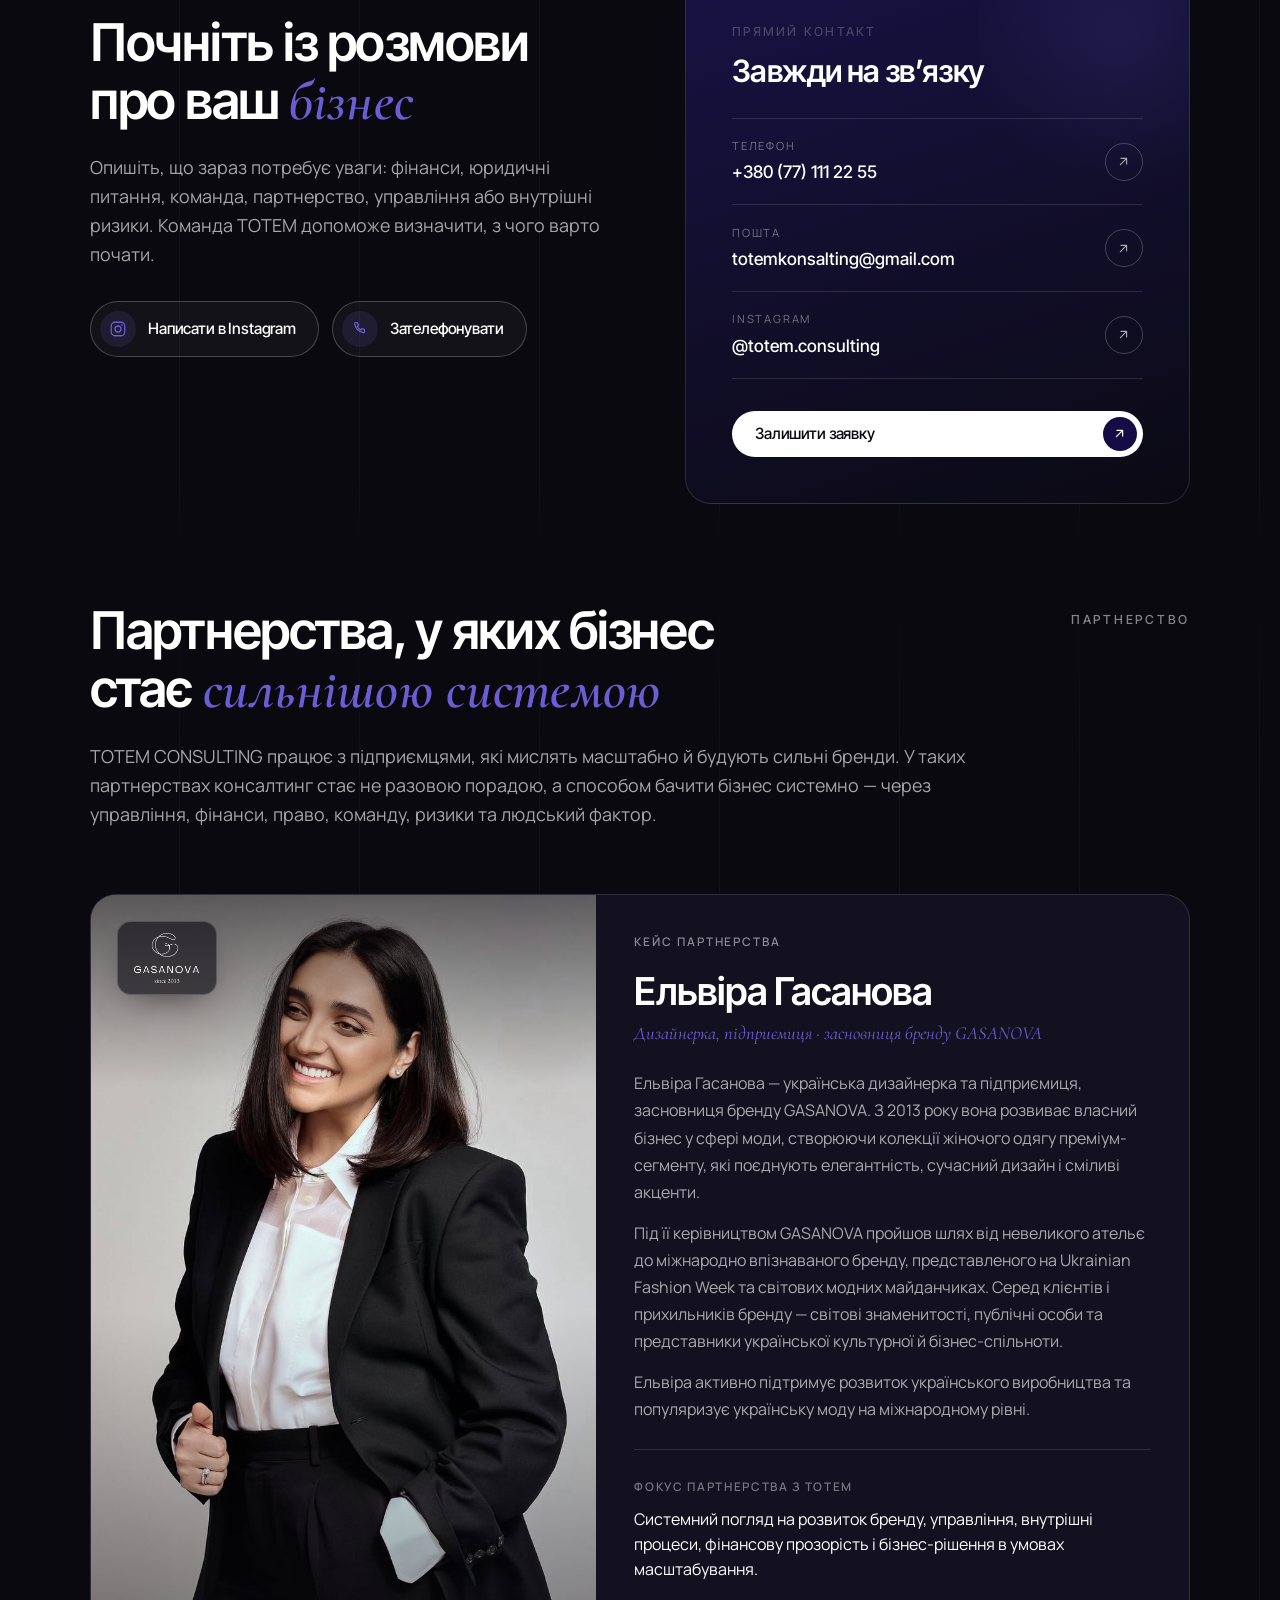
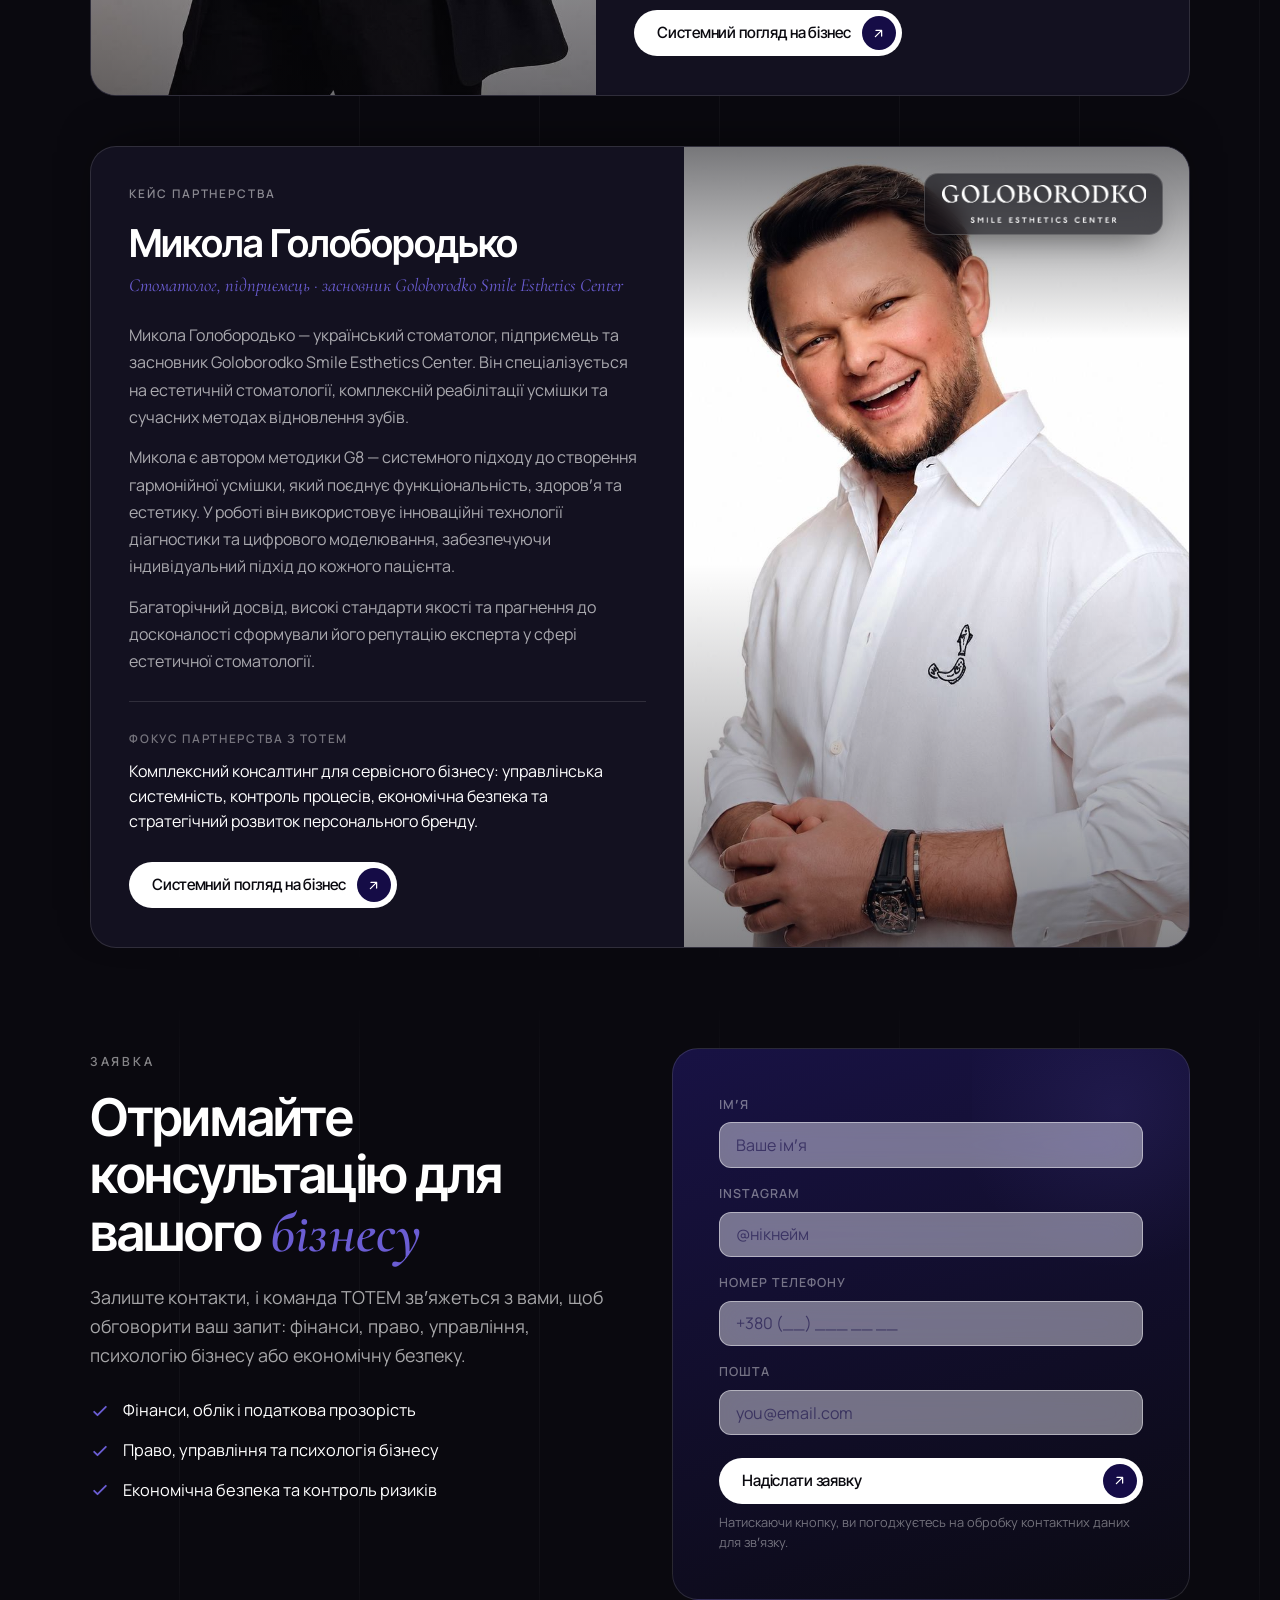
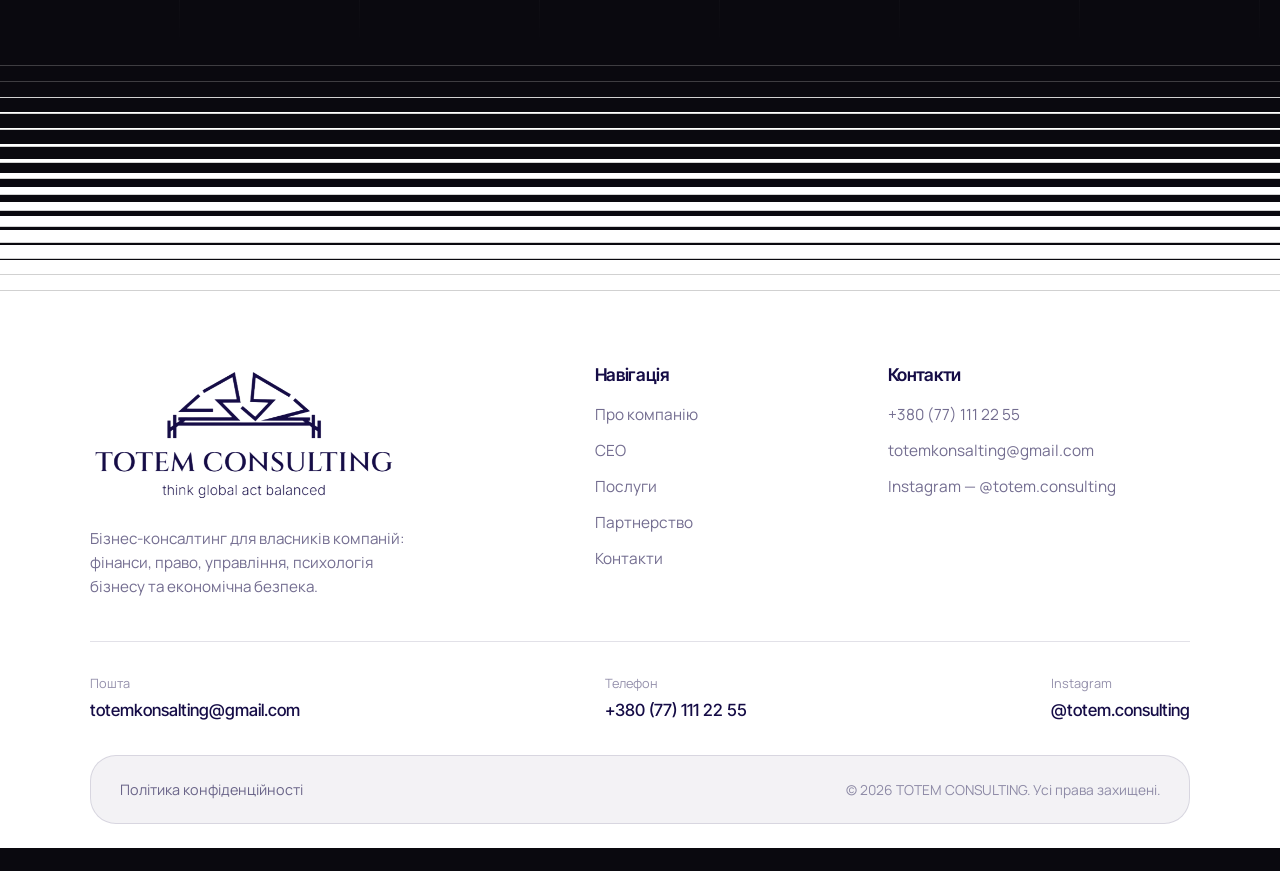
==== commit f9f14549: "Form inputs shorter; remove Instagram link from footer bar; stronger frosted blur on collapsed accor" ====
--- a/index.html
+++ b/index.html
@@ -480,7 +480,6 @@
       <div class="footer-bar">
         <div class="fb-links">
           <a href="#">Політика конфіденційності</a>
-          <a href="https://www.instagram.com/totem.consulting?igsh=ZHdnNnczNXMxYWps" target="_blank" rel="noopener">Instagram</a>
         </div>
         <span class="copy">© <span id="year"></span> TOTEM CONSULTING. Усі права захищені.</span>
       </div>
--- a/css/styles.css
+++ b/css/styles.css
@@ -297,7 +297,7 @@
 
 /* ---------- Services accordion (single-column stack) ---------- */
 .acc { margin-top: clamp(2.5rem, 5vw, 4rem); display: grid; grid-template-columns: 1fr; gap: clamp(1rem, 1.8vw, 1.6rem); align-items: start; }
-.acc-item { border: 1px solid var(--line); border-radius: var(--r-card); background: rgba(255,255,255,0.05); backdrop-filter: blur(10px) saturate(130%); -webkit-backdrop-filter: blur(10px) saturate(130%); padding-inline: clamp(1.3rem, 2.2vw, 2rem); transition: border-color 0.35s var(--ease), background 0.35s var(--ease); }
+.acc-item { border: 1px solid var(--line); border-radius: var(--r-card); background: rgba(255,255,255,0.08); backdrop-filter: blur(24px) saturate(140%); -webkit-backdrop-filter: blur(24px) saturate(140%); padding-inline: clamp(1.3rem, 2.2vw, 2rem); transition: border-color 0.35s var(--ease), background 0.35s var(--ease); }
 .acc-item.open { background: rgba(255,255,255,0.78); border-color: rgba(255,255,255,0.4); backdrop-filter: blur(10px); -webkit-backdrop-filter: blur(10px); }
 .acc-head { width: 100%; text-align: left; display: grid; grid-template-columns: auto 1fr auto; gap: 1.1rem; align-items: center; padding: clamp(1.3rem, 2.2vw, 1.8rem) 0; }
 .acc-num { font-family: var(--serif); font-style: italic; font-weight: 500; font-size: 1.5rem; color: var(--text); line-height: 1; opacity: 0.3; letter-spacing: 0.01em; transition: opacity 0.35s var(--ease), color 0.35s var(--ease); }
@@ -425,16 +425,16 @@
 .form-card > * { position: relative; z-index: 1; }
 .field { margin-bottom: 1rem; }
 .field label { display: block; font-size: 0.78rem; letter-spacing: 0.08em; text-transform: uppercase; color: var(--text-3); margin-bottom: 0.5rem; font-weight: 600; }
-.field input { width: 100%; background: var(--bg); border: 1px solid var(--line); border-radius: 12px; padding: 0.9rem 1rem; color: var(--text); font-size: 1rem; transition: border-color 0.25s, background 0.25s; font-family: var(--font-body); }
+.field input { width: 100%; background: var(--bg); border: 1px solid var(--line); border-radius: 12px; padding: 0.68rem 1rem; color: var(--text); font-size: 1rem; transition: border-color 0.25s, background 0.25s; font-family: var(--font-body); }
 .field input::placeholder { color: var(--text-3); }
 .field input:focus { border-color: var(--accent-text); background: #0b0b13; outline: none; }
 .field.has-error input { border-color: var(--accent-text); }
 .field .err { font-size: 0.8rem; color: var(--accent-text); margin-top: 0.35rem; min-height: 1em; opacity: 0; transform: translateY(-3px); transition: opacity 0.25s, transform 0.25s; }
 .field.has-error .err { opacity: 1; transform: translateY(0); }
-/* application form: lighter frosted-white input fields (50% white) with dark firm-colour text */
-.form-card .field input { background: rgba(255,255,255,0.5); border: 1px solid rgba(255,255,255,0.4); color: var(--accent); }
-.form-card .field input::placeholder { color: rgba(21,12,70,0.55); }
-.form-card .field input:focus { background: rgba(255,255,255,0.64); border-color: var(--accent); }
+/* application form: frosted white input fields — light transparency + blur, dark firm-colour text */
+.form-card .field input { background: rgba(255,255,255,0.42); border: 1px solid rgba(255,255,255,0.45); color: var(--accent); backdrop-filter: blur(18px) saturate(150%); -webkit-backdrop-filter: blur(18px) saturate(150%); }
+.form-card .field input::placeholder { color: rgba(21,12,70,0.6); }
+.form-card .field input:focus { background: rgba(255,255,255,0.55); border-color: var(--accent); }
 .form-note { font-size: 0.8rem; color: var(--text-3); margin-top: 0.6rem; }
 .form-card .btn { margin-top: 0.4rem; }
 .form-success { display: none; text-align: center; padding: clamp(1.5rem, 4vw, 3rem) 0.5rem; }
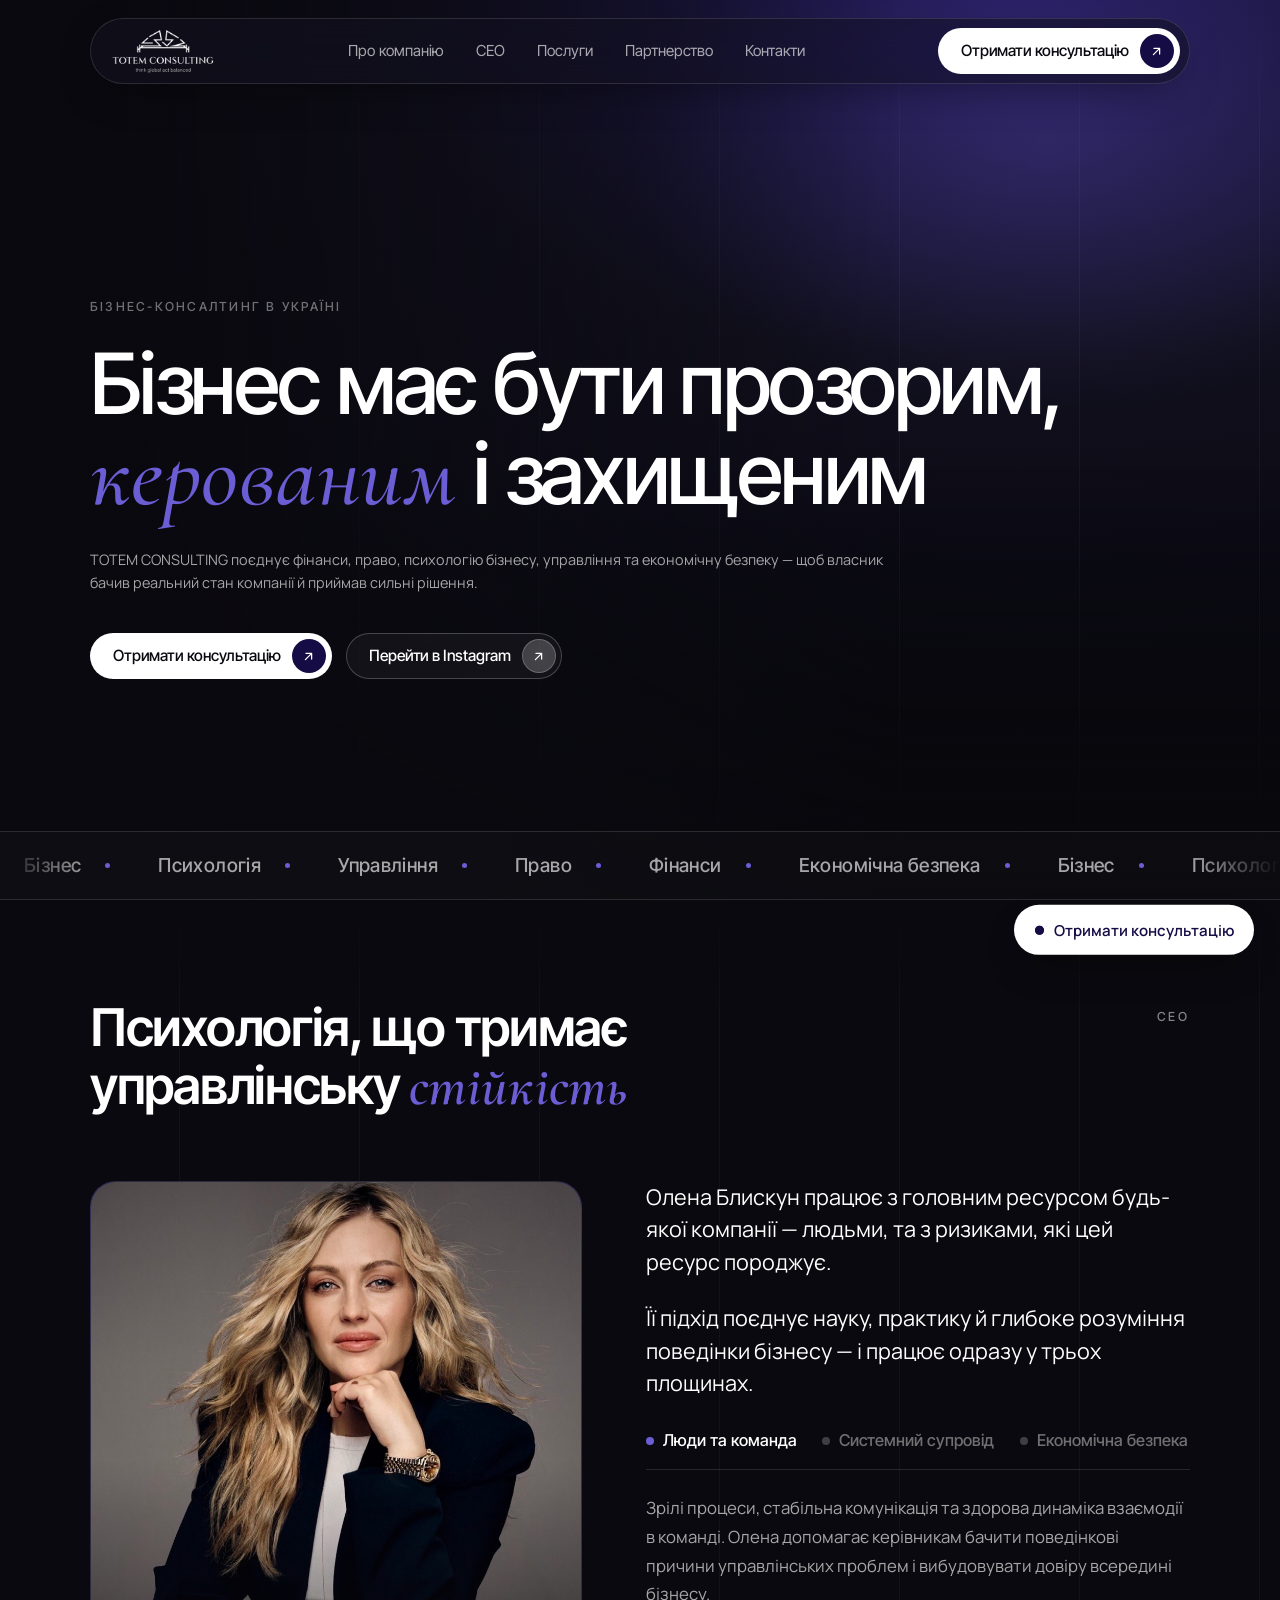
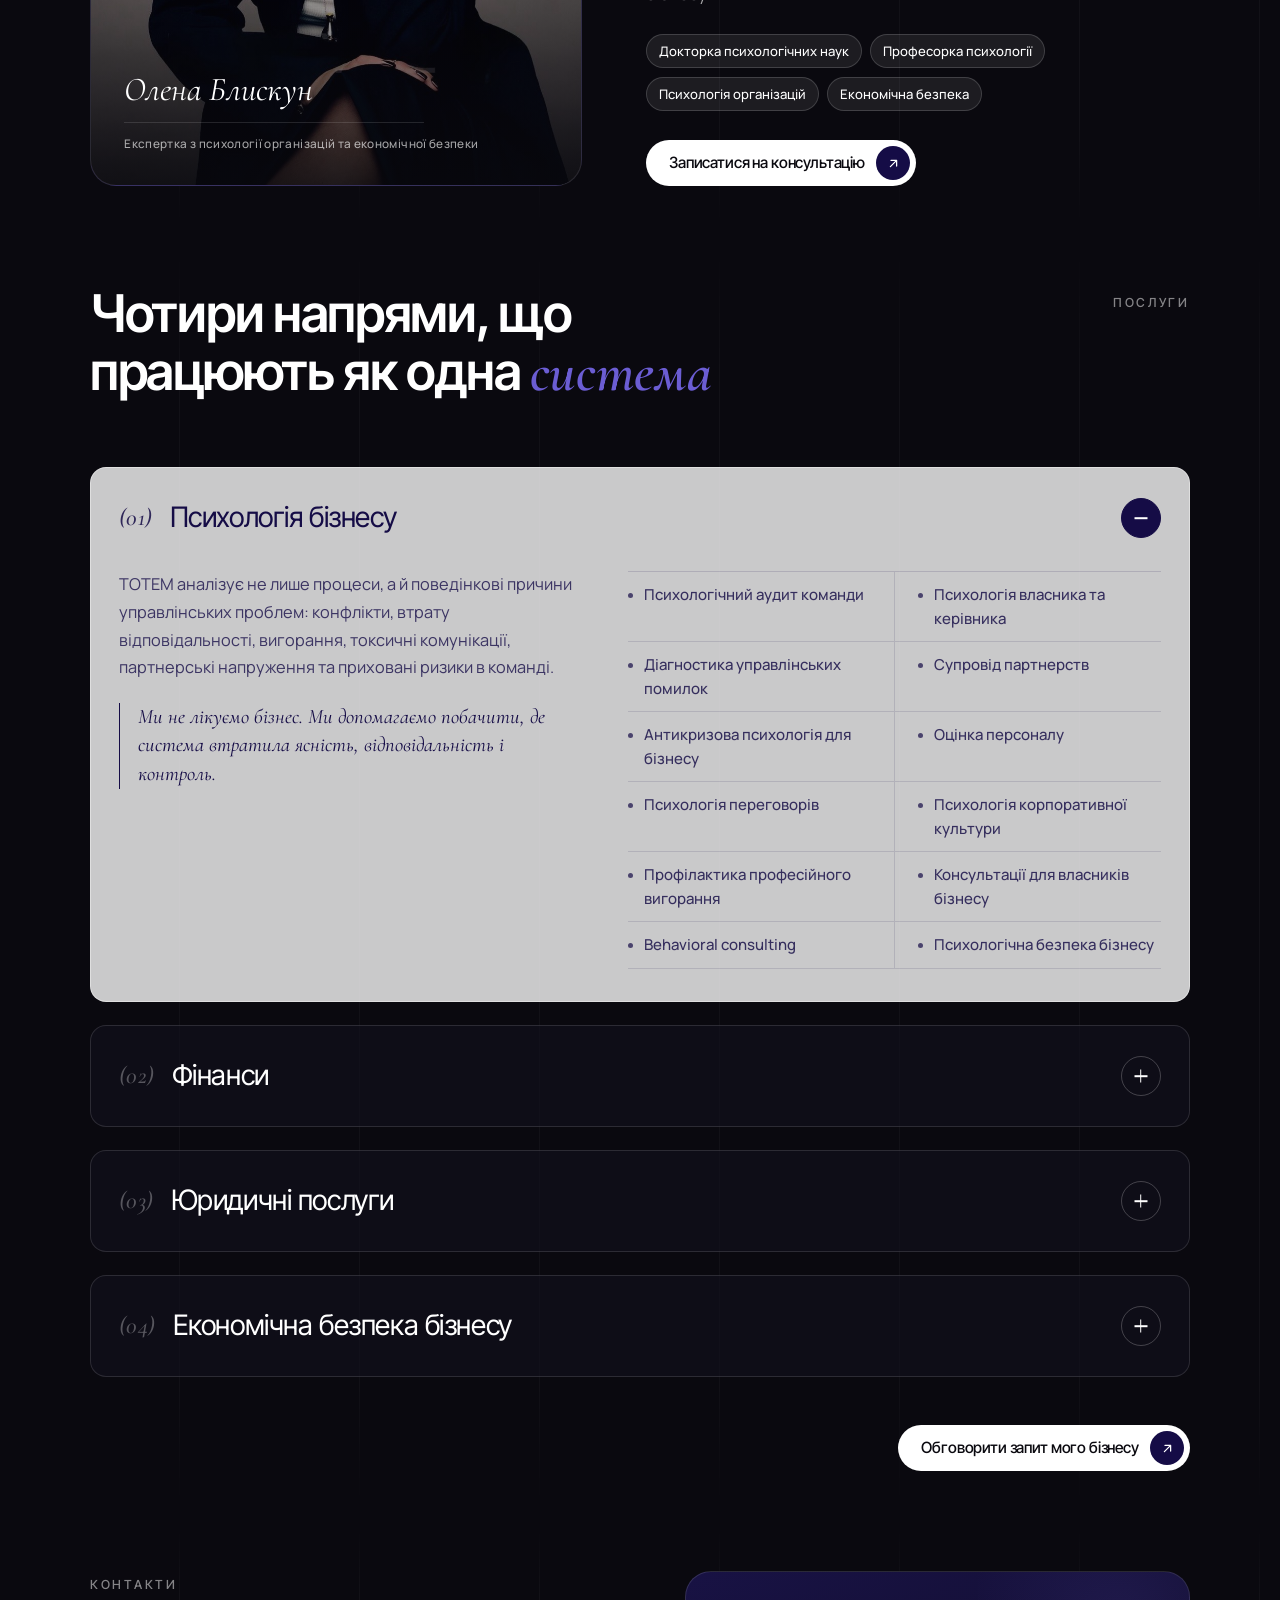
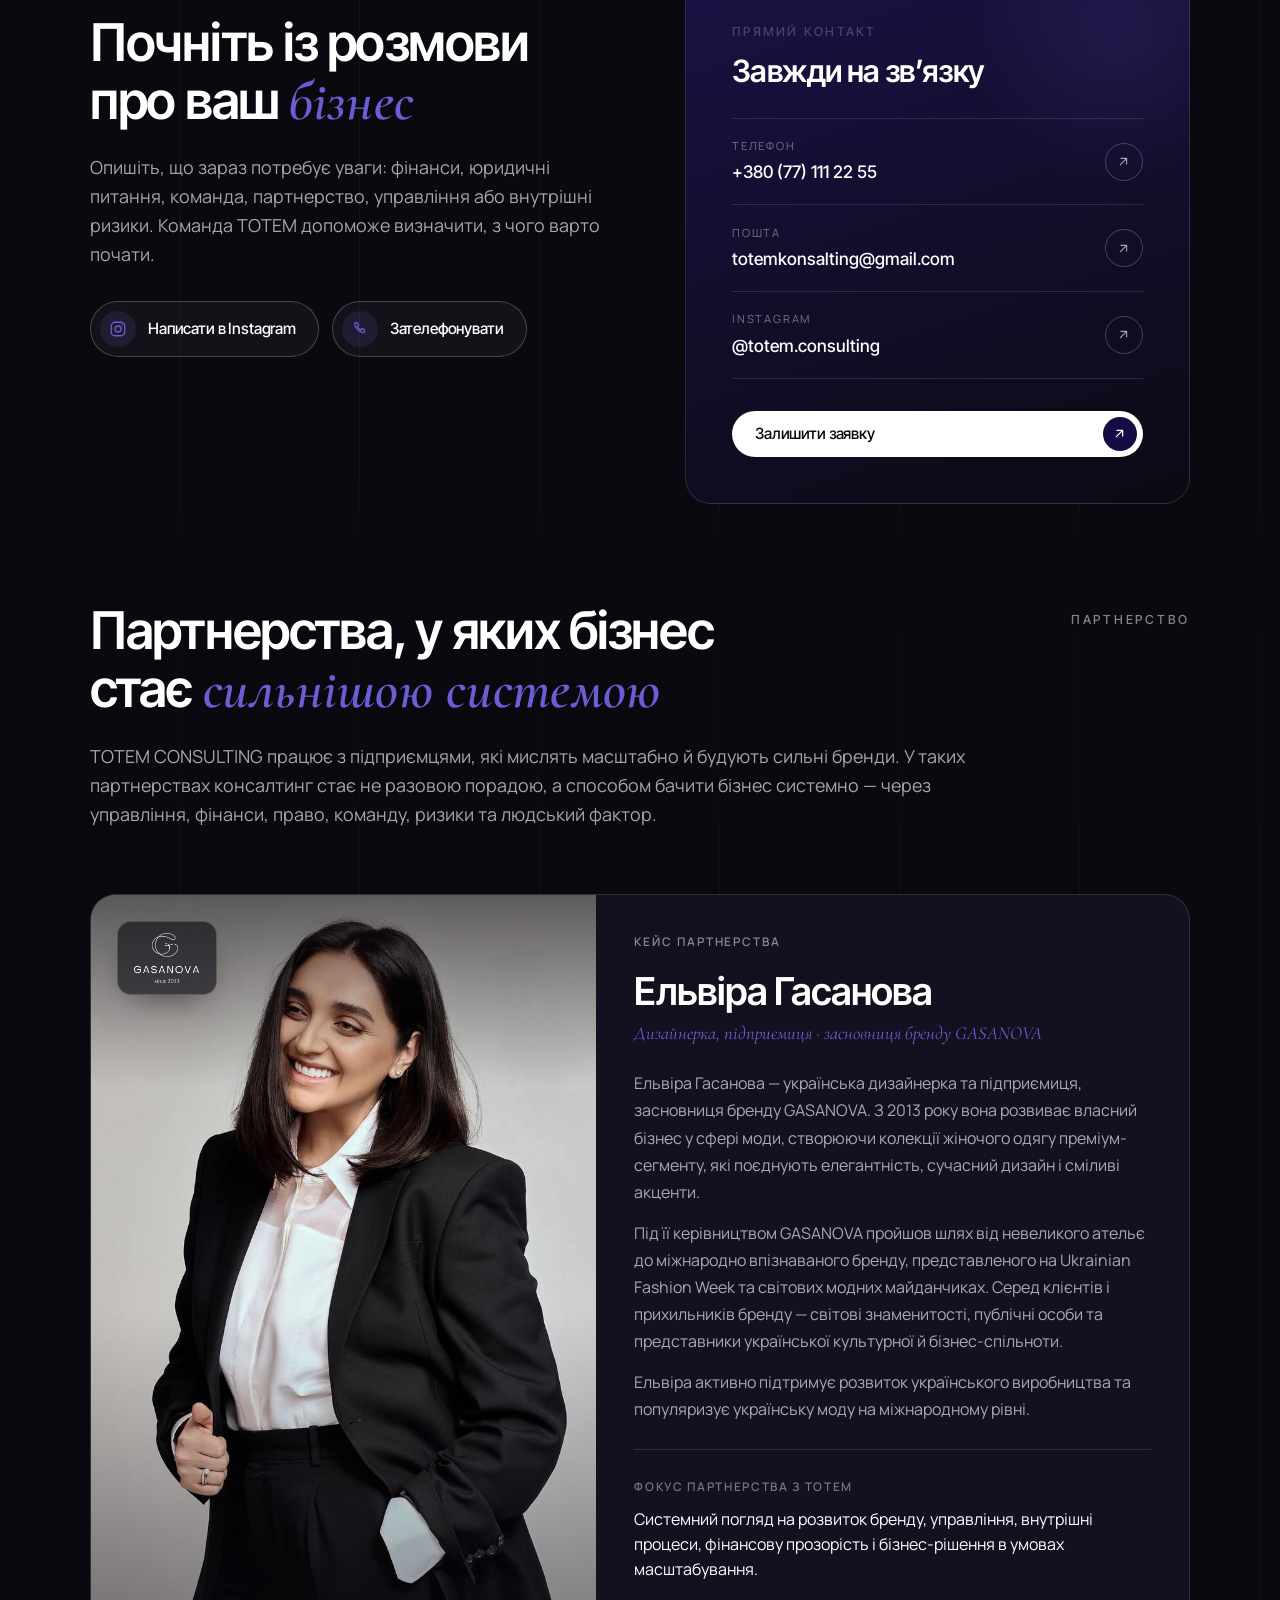
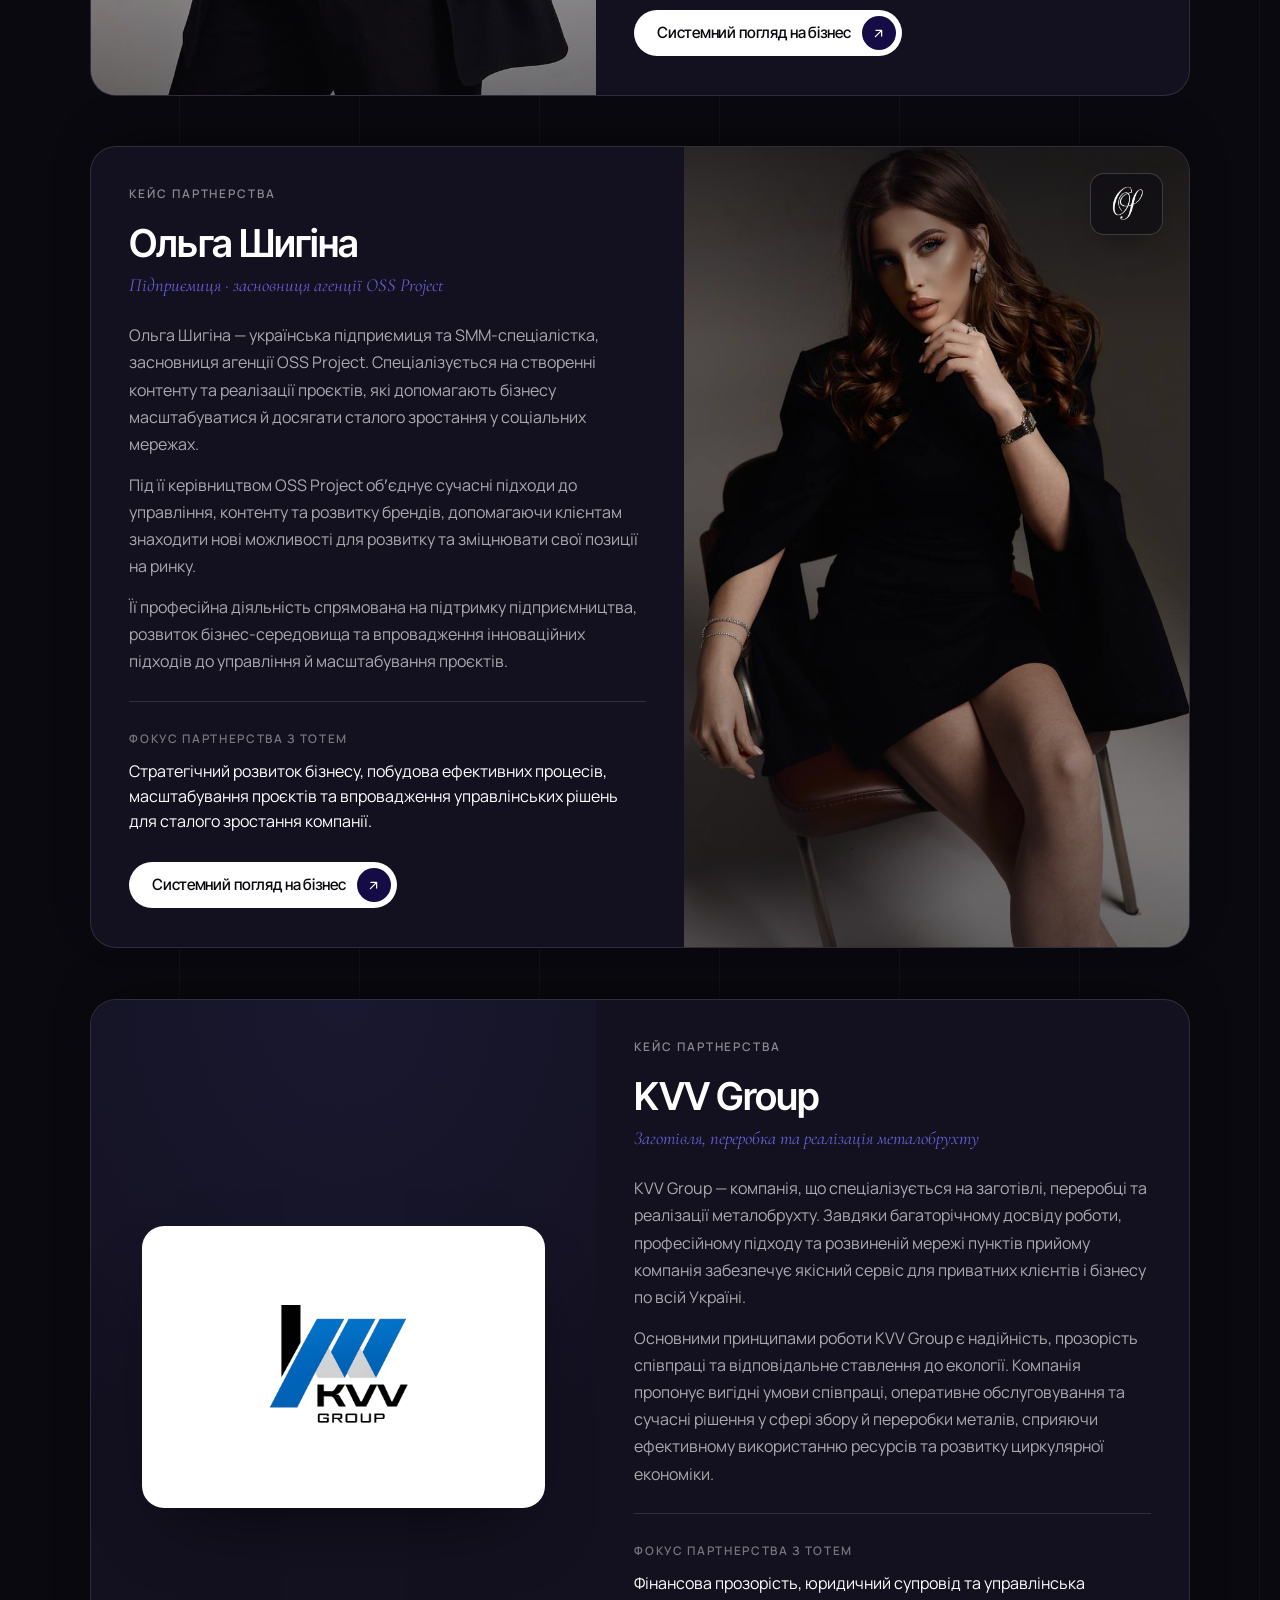
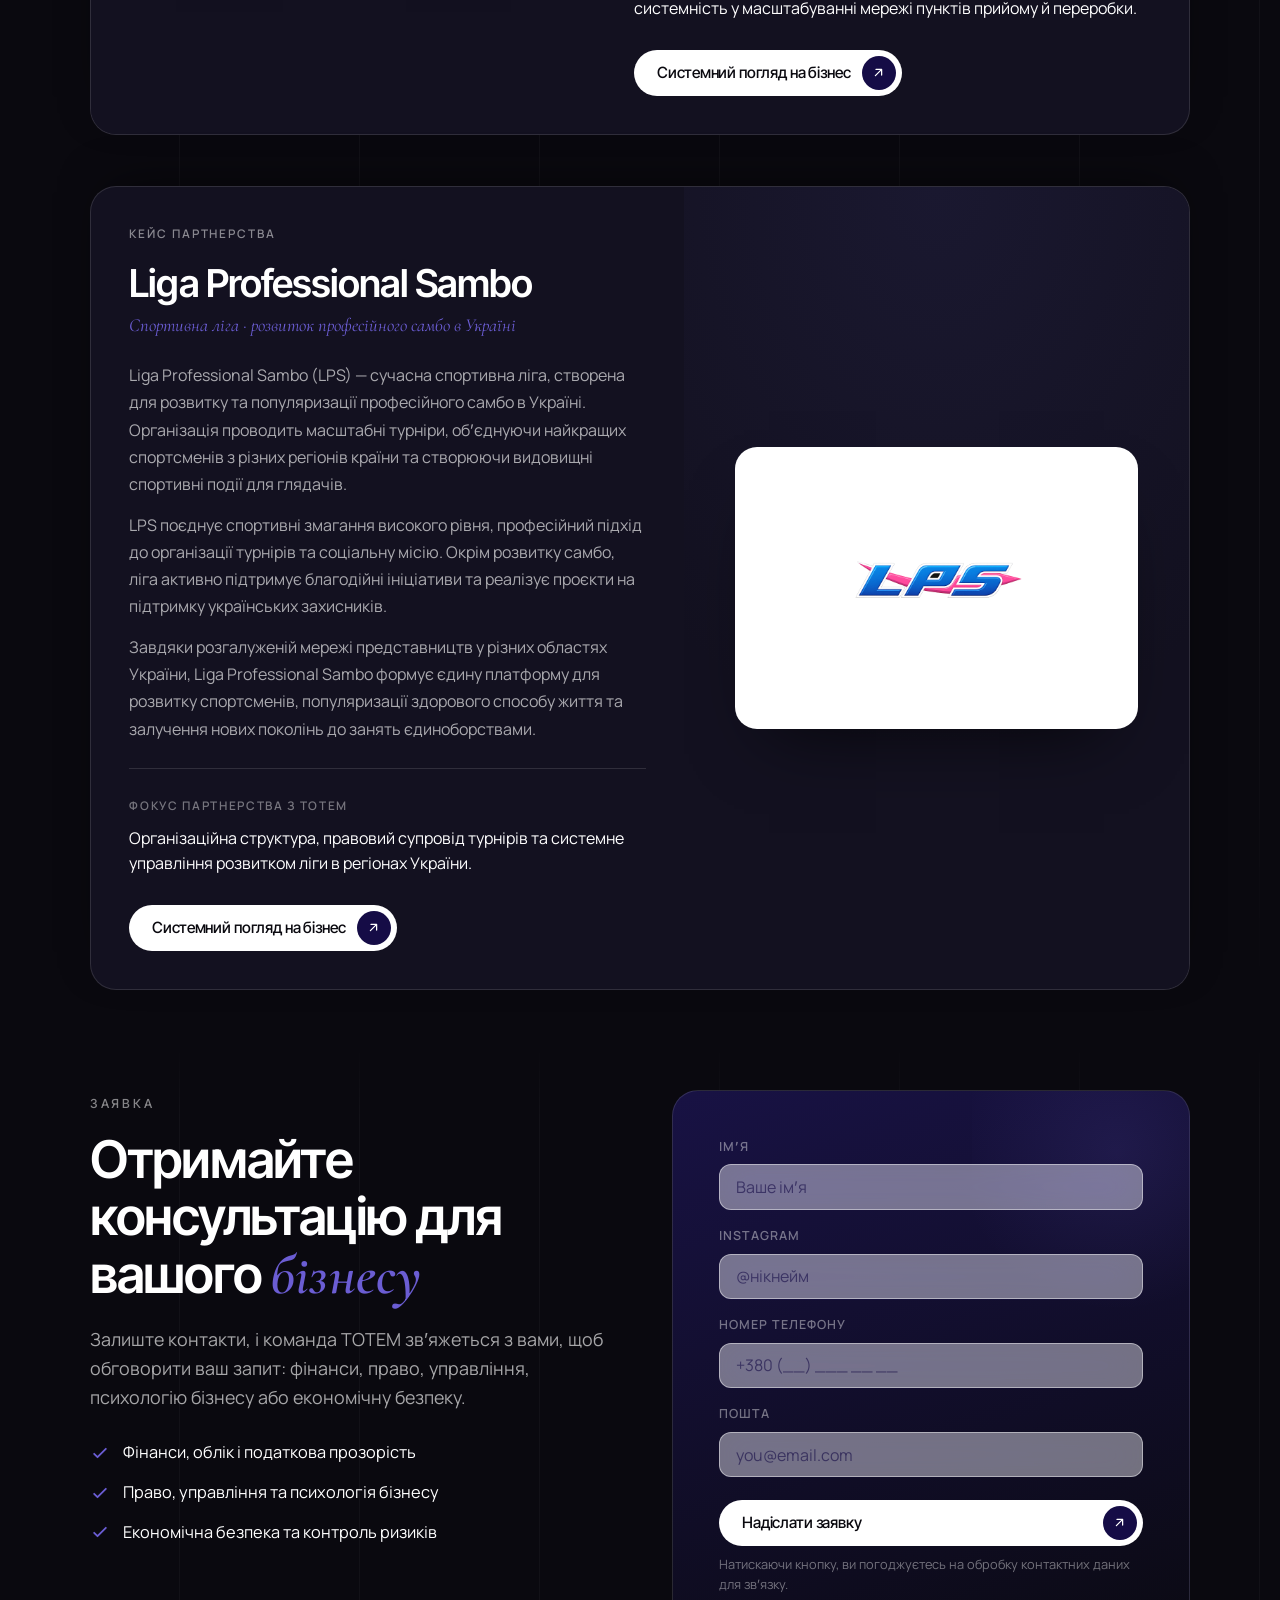
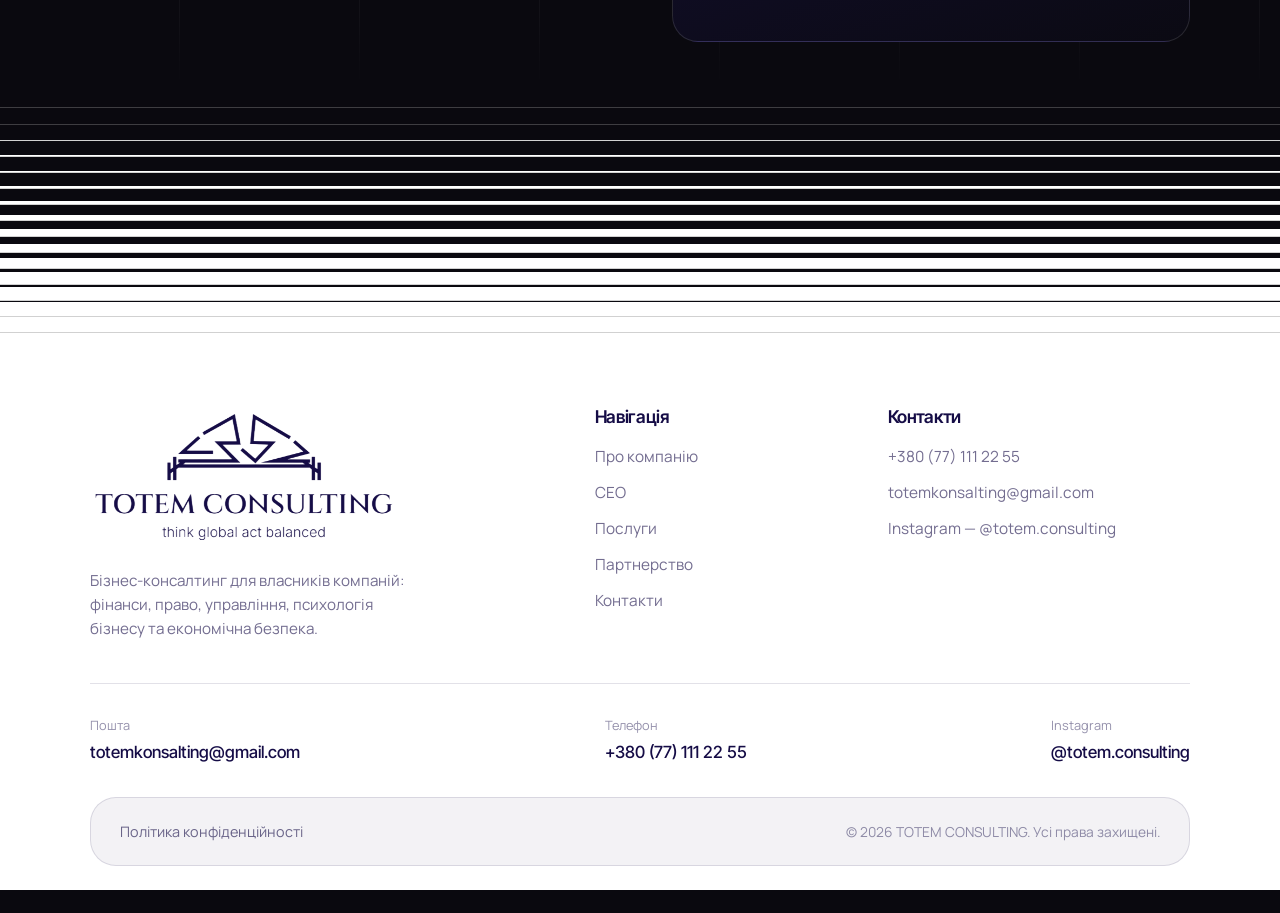
==== commit fb0cf3d6: "Update CEO photo; rework partnership cases (remove Goloborodko, add Shyhina, KVV Group, LPS) Co-Auth" ====
--- a/index.html
+++ b/index.html
@@ -154,7 +154,7 @@
 
         <div class="ceo-grid">
           <div class="ceo-card reveal" role="img" aria-label="Олена Блискун, CEO TOTEM CONSULTING">
-            <img class="ceo-photo" src="assets/Олена.jpg" alt="Олена Блискун — CEO TOTEM CONSULTING">
+            <img class="ceo-photo" src="assets/olena-blyskun.jpg" alt="Олена Блискун — CEO TOTEM CONSULTING">
             <div class="vc-inner">
               <p class="vc-name">Олена Блискун</p>
               <p class="vc-role">Експертка з психології організацій та економічної безпеки</p>
@@ -351,21 +351,74 @@
 
           <article class="case case--rev reveal" data-delay="1">
             <div class="case-media">
-              <div class="case-brand"><img src="assets/goloborodko-logo-white.png" alt="Логотип Goloborodko Smile Esthetics Center"></div>
-              <img class="photo" src="assets/mykola-holoborodko.jpeg" alt="Микола Голобородько — засновник Goloborodko Smile Esthetics Center">
+              <div class="case-brand"><img src="assets/shyhina-logo.png" alt="Логотип агенції OSS Project"></div>
+              <img class="photo" src="assets/shyhina.jpg" alt="Ольга Шигіна — засновниця агенції OSS Project">
             </div>
             <div class="case-body">
               <span class="case-eyebrow">Кейс партнерства</span>
-              <h3 class="case-name">Микола Голобородько</h3>
-              <p class="case-role">Стоматолог, підприємець · засновник Goloborodko Smile Esthetics Center</p>
+              <h3 class="case-name">Ольга Шигіна</h3>
+              <p class="case-role">Підприємиця · засновниця агенції OSS Project</p>
               <div class="case-desc">
-                <p>Микола Голобородько — український стоматолог, підприємець та засновник Goloborodko Smile Esthetics Center. Він спеціалізується на естетичній стоматології, комплексній реабілітації усмішки та сучасних методах відновлення зубів.</p>
-                <p>Микола є автором методики G8 — системного підходу до створення гармонійної усмішки, який поєднує функціональність, здоровʼя та естетику. У роботі він використовує інноваційні технології діагностики та цифрового моделювання, забезпечуючи індивідуальний підхід до кожного пацієнта.</p>
-                <p>Багаторічний досвід, високі стандарти якості та прагнення до досконалості сформували його репутацію експерта у сфері естетичної стоматології.</p>
+                <p>Ольга Шигіна — українська підприємиця та SMM-спеціалістка, засновниця агенції OSS Project. Спеціалізується на створенні контенту та реалізації проєктів, які допомагають бізнесу масштабуватися й досягати сталого зростання у соціальних мережах.</p>
+                <p>Під її керівництвом OSS Project обʼєднує сучасні підходи до управління, контенту та розвитку брендів, допомагаючи клієнтам знаходити нові можливості для розвитку та зміцнювати свої позиції на ринку.</p>
+                <p>Її професійна діяльність спрямована на підтримку підприємництва, розвиток бізнес-середовища та впровадження інноваційних підходів до управління й масштабування проєктів.</p>
               </div>
               <div class="case-focus">
                 <span class="cf-label">Фокус партнерства з TOTEM</span>
-                <p>Комплексний консалтинг для сервісного бізнесу: управлінська системність, контроль процесів, економічна безпека та стратегічний розвиток персонального бренду.</p>
+                <p>Стратегічний розвиток бізнесу, побудова ефективних процесів, масштабування проєктів та впровадження управлінських рішень для сталого зростання компанії.</p>
+              </div>
+              <button class="btn" data-open-popup>
+                Системний погляд на бізнес
+                <span class="btn-circle" aria-hidden="true">
+                  <svg viewBox="0 0 24 24" fill="none"><path d="M7 17 17 7M17 7H8M17 7v9" stroke="currentColor" stroke-width="2" stroke-linecap="round" stroke-linejoin="round"/></svg>
+                  <svg viewBox="0 0 24 24" fill="none"><path d="M7 17 17 7M17 7H8M17 7v9" stroke="currentColor" stroke-width="2" stroke-linecap="round" stroke-linejoin="round"/></svg>
+                </span>
+              </button>
+            </div>
+          </article>
+
+          <article class="case reveal" data-delay="1">
+            <div class="case-media case-media--brand">
+              <div class="brand-plate"><img src="assets/kvv-group-logo.png" alt="Логотип KVV Group"></div>
+            </div>
+            <div class="case-body">
+              <span class="case-eyebrow">Кейс партнерства</span>
+              <h3 class="case-name">KVV Group</h3>
+              <p class="case-role">Заготівля, переробка та реалізація металобрухту</p>
+              <div class="case-desc">
+                <p>KVV Group — компанія, що спеціалізується на заготівлі, переробці та реалізації металобрухту. Завдяки багаторічному досвіду роботи, професійному підходу та розвиненій мережі пунктів прийому компанія забезпечує якісний сервіс для приватних клієнтів і бізнесу по всій Україні.</p>
+                <p>Основними принципами роботи KVV Group є надійність, прозорість співпраці та відповідальне ставлення до екології. Компанія пропонує вигідні умови співпраці, оперативне обслуговування та сучасні рішення у сфері збору й переробки металів, сприяючи ефективному використанню ресурсів та розвитку циркулярної економіки.</p>
+              </div>
+              <div class="case-focus">
+                <span class="cf-label">Фокус партнерства з TOTEM</span>
+                <p>Фінансова прозорість, юридичний супровід та управлінська системність у масштабуванні мережі пунктів прийому й переробки.</p>
+              </div>
+              <button class="btn" data-open-popup>
+                Системний погляд на бізнес
+                <span class="btn-circle" aria-hidden="true">
+                  <svg viewBox="0 0 24 24" fill="none"><path d="M7 17 17 7M17 7H8M17 7v9" stroke="currentColor" stroke-width="2" stroke-linecap="round" stroke-linejoin="round"/></svg>
+                  <svg viewBox="0 0 24 24" fill="none"><path d="M7 17 17 7M17 7H8M17 7v9" stroke="currentColor" stroke-width="2" stroke-linecap="round" stroke-linejoin="round"/></svg>
+                </span>
+              </button>
+            </div>
+          </article>
+
+          <article class="case case--rev reveal" data-delay="1">
+            <div class="case-media case-media--brand">
+              <div class="brand-plate"><img src="assets/lps-logo.png" alt="Логотип Liga Professional Sambo"></div>
+            </div>
+            <div class="case-body">
+              <span class="case-eyebrow">Кейс партнерства</span>
+              <h3 class="case-name">Liga Professional Sambo</h3>
+              <p class="case-role">Спортивна ліга · розвиток професійного самбо в Україні</p>
+              <div class="case-desc">
+                <p>Liga Professional Sambo (LPS) — сучасна спортивна ліга, створена для розвитку та популяризації професійного самбо в Україні. Організація проводить масштабні турніри, обʼєднуючи найкращих спортсменів з різних регіонів країни та створюючи видовищні спортивні події для глядачів.</p>
+                <p>LPS поєднує спортивні змагання високого рівня, професійний підхід до організації турнірів та соціальну місію. Окрім розвитку самбо, ліга активно підтримує благодійні ініціативи та реалізує проєкти на підтримку українських захисників.</p>
+                <p>Завдяки розгалуженій мережі представництв у різних областях України, Liga Professional Sambo формує єдину платформу для розвитку спортсменів, популяризації здорового способу життя та залучення нових поколінь до занять єдиноборствами.</p>
+              </div>
+              <div class="case-focus">
+                <span class="cf-label">Фокус партнерства з TOTEM</span>
+                <p>Організаційна структура, правовий супровід турнірів та системне управління розвитком ліги в регіонах України.</p>
               </div>
               <button class="btn" data-open-popup>
                 Системний погляд на бізнес
--- a/css/styles.css
+++ b/css/styles.css
@@ -297,7 +297,7 @@
 
 /* ---------- Services accordion (single-column stack) ---------- */
 .acc { margin-top: clamp(2.5rem, 5vw, 4rem); display: grid; grid-template-columns: 1fr; gap: clamp(1rem, 1.8vw, 1.6rem); align-items: start; }
-.acc-item { border: 1px solid var(--line); border-radius: var(--r-card); background: rgba(255,255,255,0.08); backdrop-filter: blur(24px) saturate(140%); -webkit-backdrop-filter: blur(24px) saturate(140%); padding-inline: clamp(1.3rem, 2.2vw, 2rem); transition: border-color 0.35s var(--ease), background 0.35s var(--ease); }
+.acc-item { border: 1px solid var(--line); border-radius: var(--r-card); background: rgba(19,17,30,0.62); backdrop-filter: blur(18px) saturate(140%); -webkit-backdrop-filter: blur(18px) saturate(140%); padding-inline: clamp(1.3rem, 2.2vw, 2rem); transition: border-color 0.35s var(--ease), background 0.35s var(--ease); }
 .acc-item.open { background: rgba(255,255,255,0.78); border-color: rgba(255,255,255,0.4); backdrop-filter: blur(10px); -webkit-backdrop-filter: blur(10px); }
 .acc-head { width: 100%; text-align: left; display: grid; grid-template-columns: auto 1fr auto; gap: 1.1rem; align-items: center; padding: clamp(1.3rem, 2.2vw, 1.8rem) 0; }
 .acc-num { font-family: var(--serif); font-style: italic; font-weight: 500; font-size: 1.5rem; color: var(--text); line-height: 1; opacity: 0.3; letter-spacing: 0.01em; transition: opacity 0.35s var(--ease), color 0.35s var(--ease); }
@@ -367,6 +367,12 @@
 .case-media img.photo { width: 100%; height: 100%; object-fit: cover; position: absolute; inset: 0; transition: transform 1s var(--ease); }
 .case:hover .case-media img.photo { transform: scale(1.04); }
 .case-media::after { content: ""; position: absolute; inset: 0; background: linear-gradient(180deg, rgba(8,8,13,0.55) 0%, transparent 24%, transparent 52%, rgba(10,9,15,0.5) 100%); }
+/* company cases (no portrait): centered brand plate on a clean dark field */
+.case-media--brand { display: flex; align-items: center; justify-content: center; padding: clamp(2rem, 4vw, 3.4rem); background: radial-gradient(120% 100% at 50% 0%, var(--surface-2) 0%, var(--surface) 70%); }
+.case-media--brand::after { display: none; }
+.brand-plate { background: #fff; border-radius: 22px; padding: clamp(2rem, 4vw, 3.2rem); display: flex; align-items: center; justify-content: center; box-shadow: 0 34px 70px -34px rgba(0,0,0,0.7); transition: transform 0.8s var(--ease); }
+.brand-plate img { width: clamp(180px, 50%, 280px); height: auto; display: block; }
+.case:hover .brand-plate { transform: translateY(-4px) scale(1.02); }
 /* premium brand marker — frosted dark chip, legible on any photo */
 .case-brand {
   position: absolute; left: clamp(1.2rem, 2vw, 1.8rem); top: clamp(1.2rem, 2vw, 1.8rem); z-index: 2;
@@ -399,6 +405,8 @@
   .case { position: sticky; transition: box-shadow 0.4s var(--ease); }
   .case:nth-child(1) { top: 104px; }
   .case:nth-child(2) { top: 136px; box-shadow: 0 -16px 50px -22px rgba(0,0,0,0.7); }
+  .case:nth-child(3) { top: 168px; box-shadow: 0 -16px 50px -22px rgba(0,0,0,0.7); }
+  .case:nth-child(4) { top: 200px; box-shadow: 0 -16px 50px -22px rgba(0,0,0,0.7); }
 }
 
 /* ---------- CTA form ---------- */
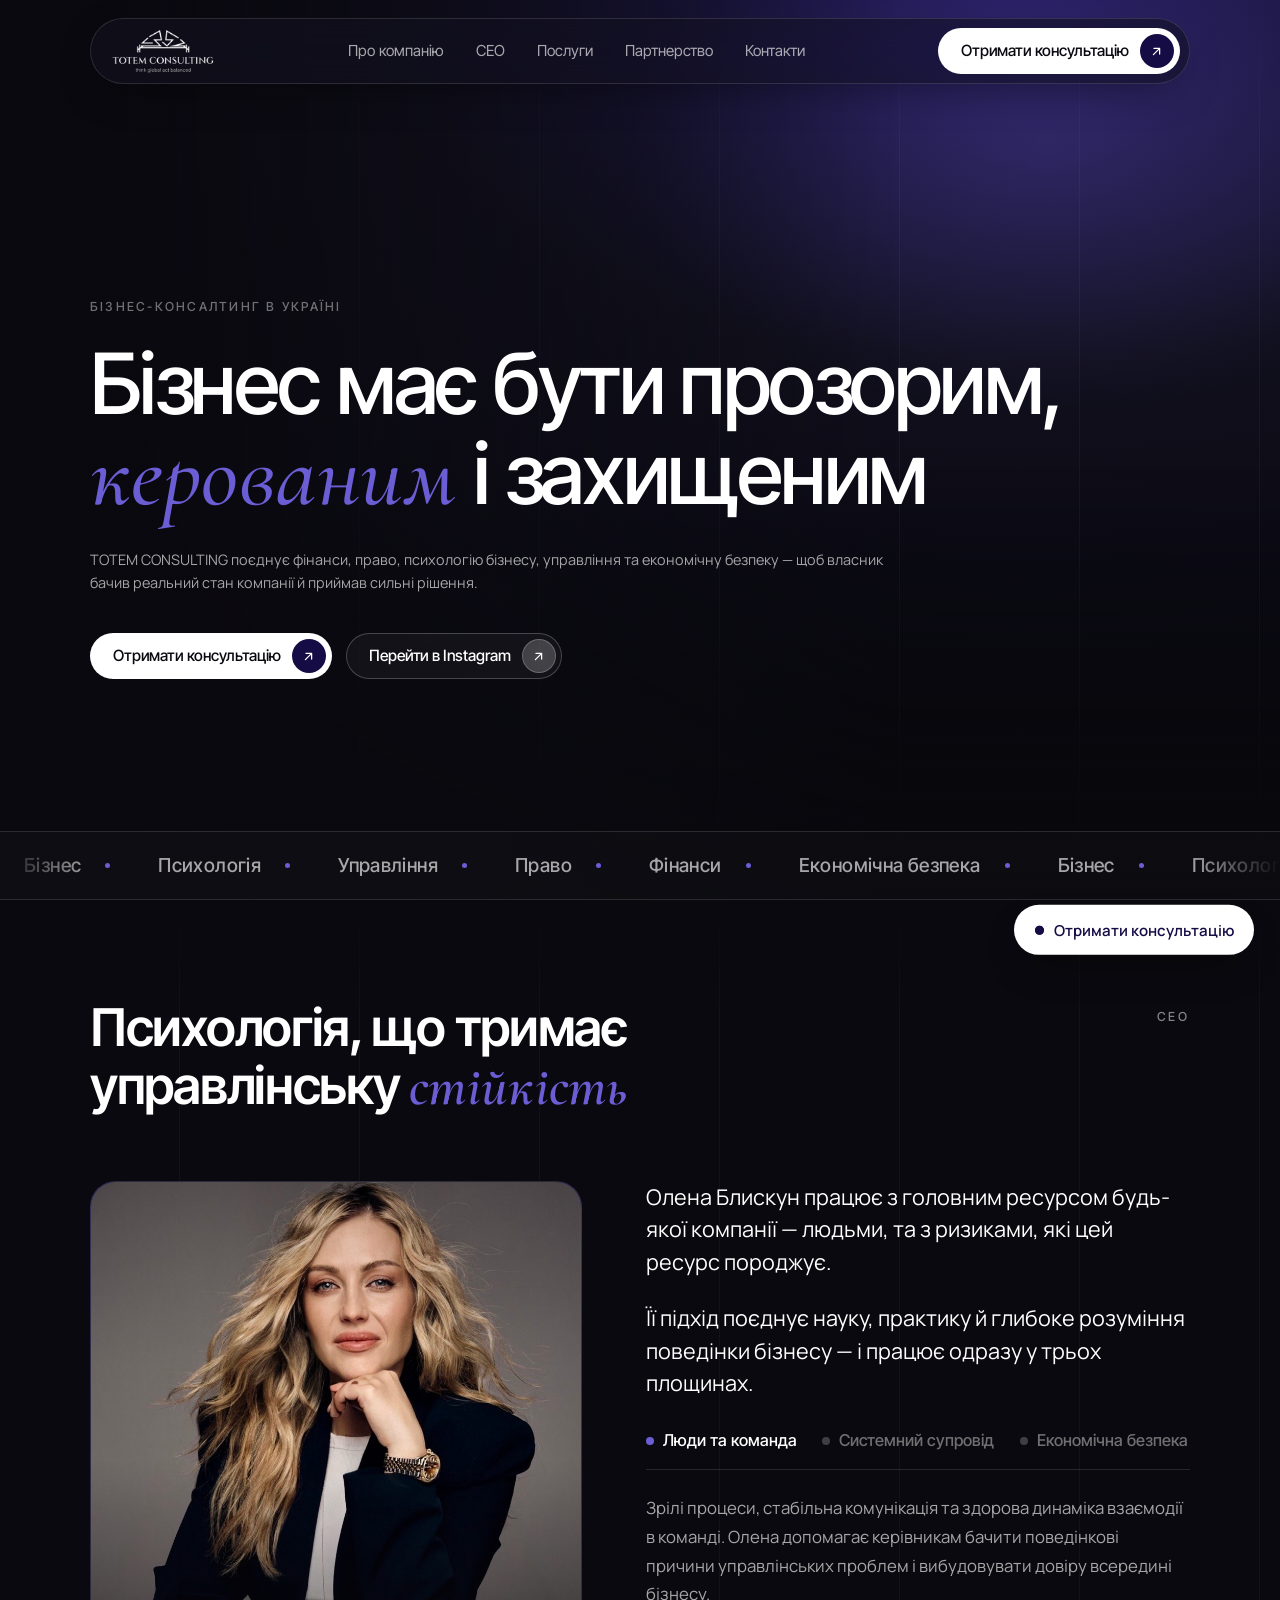
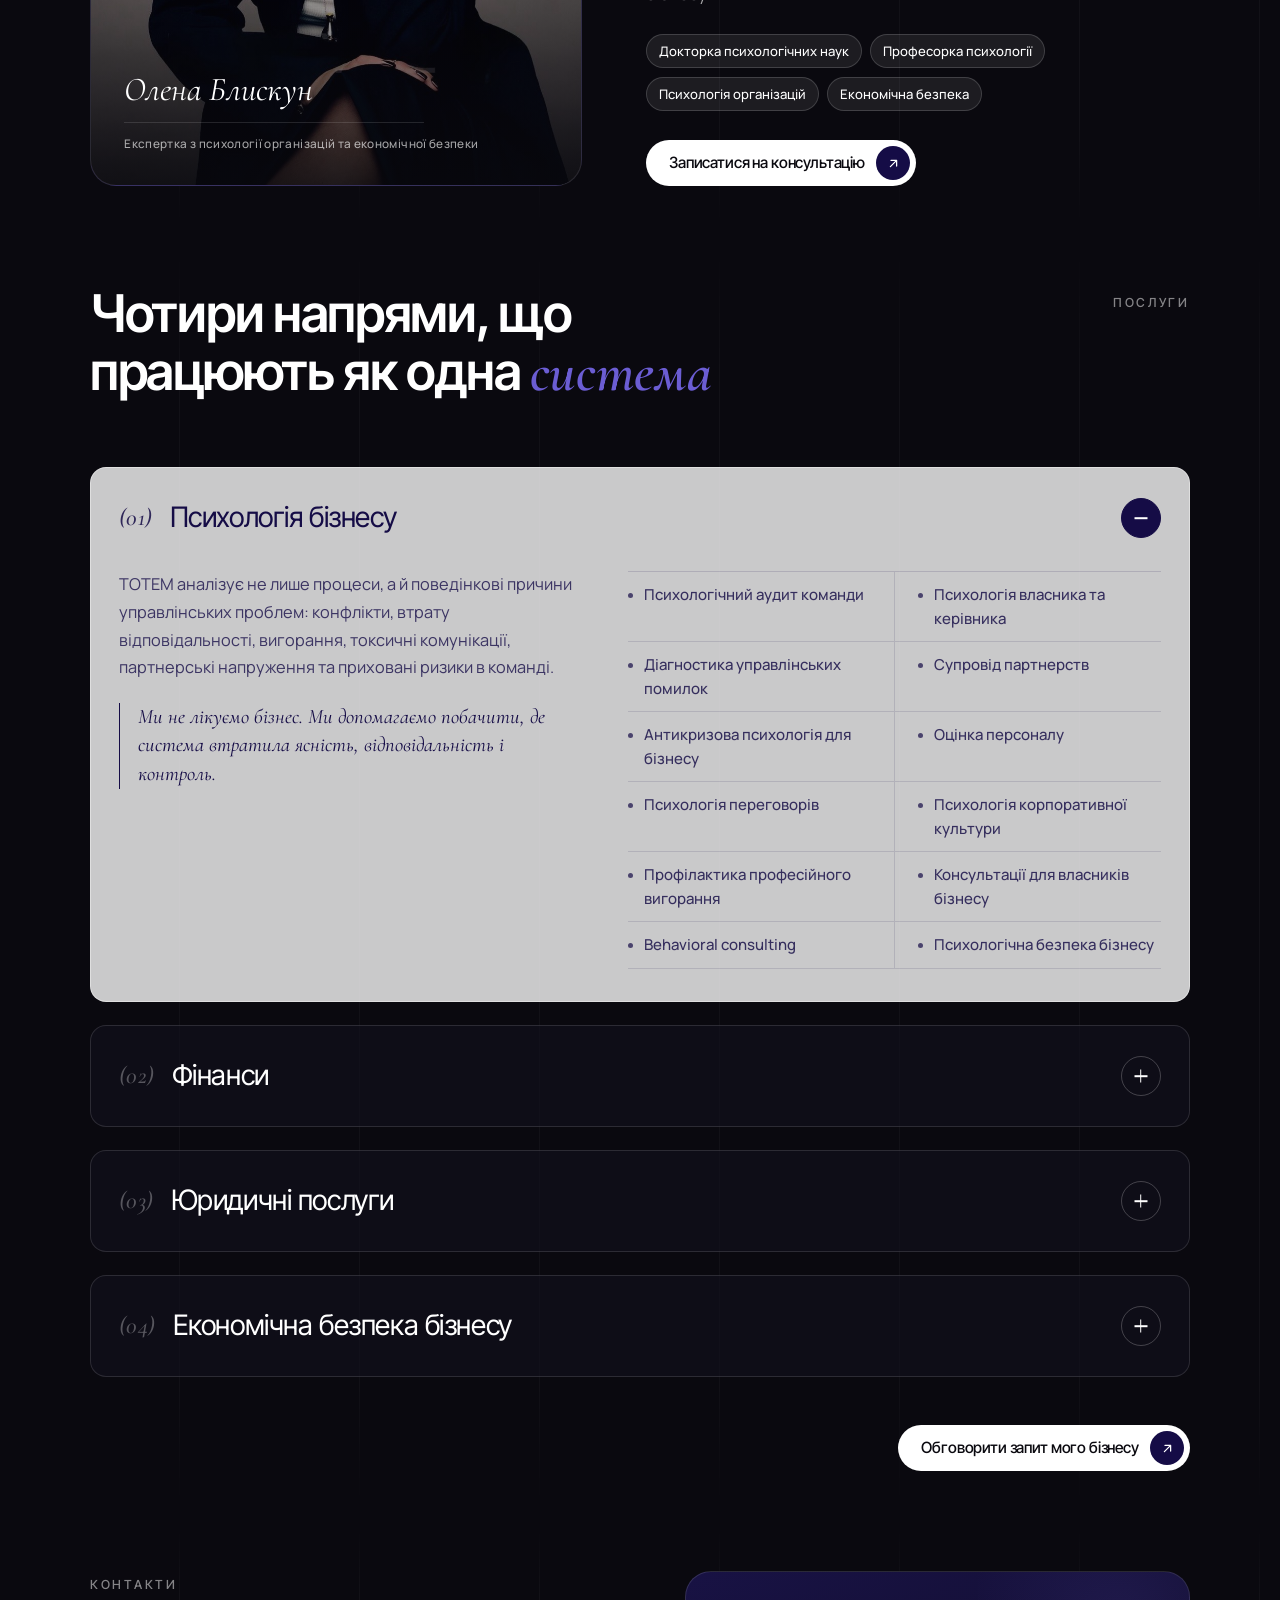
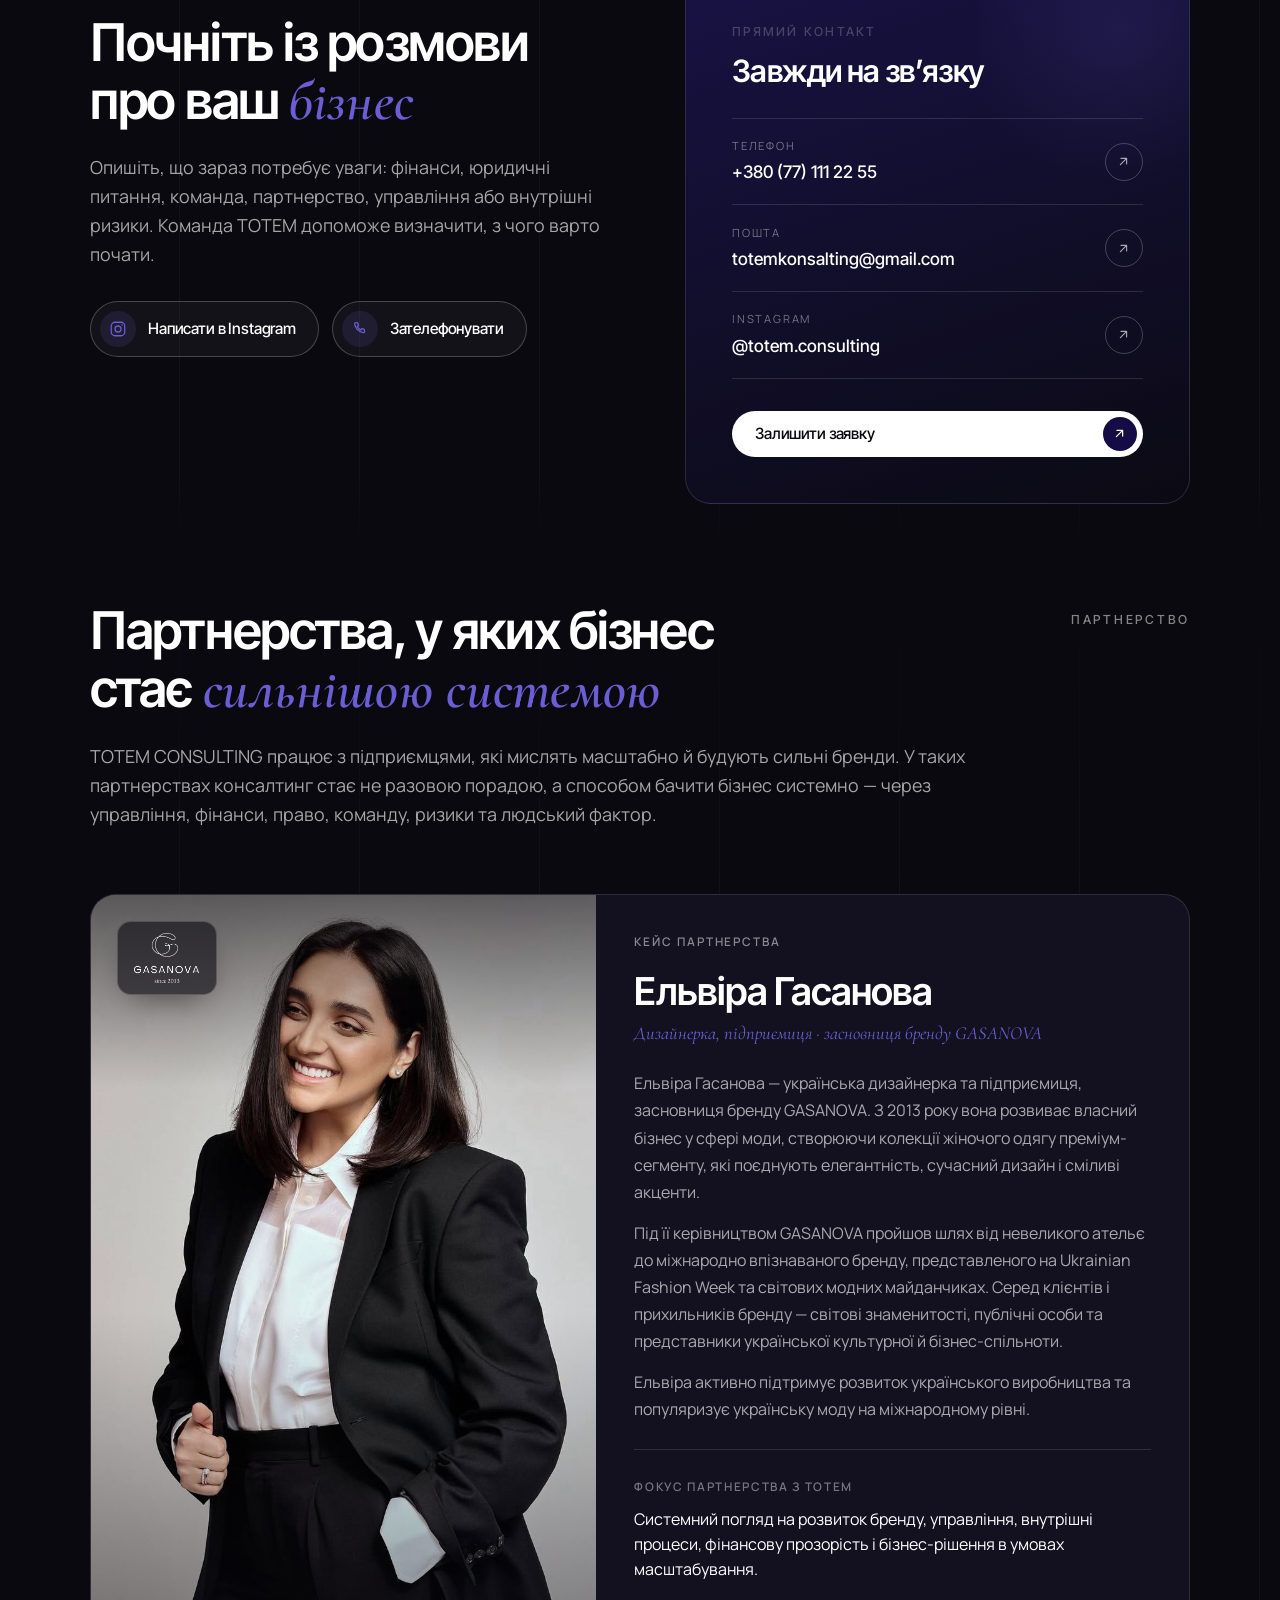
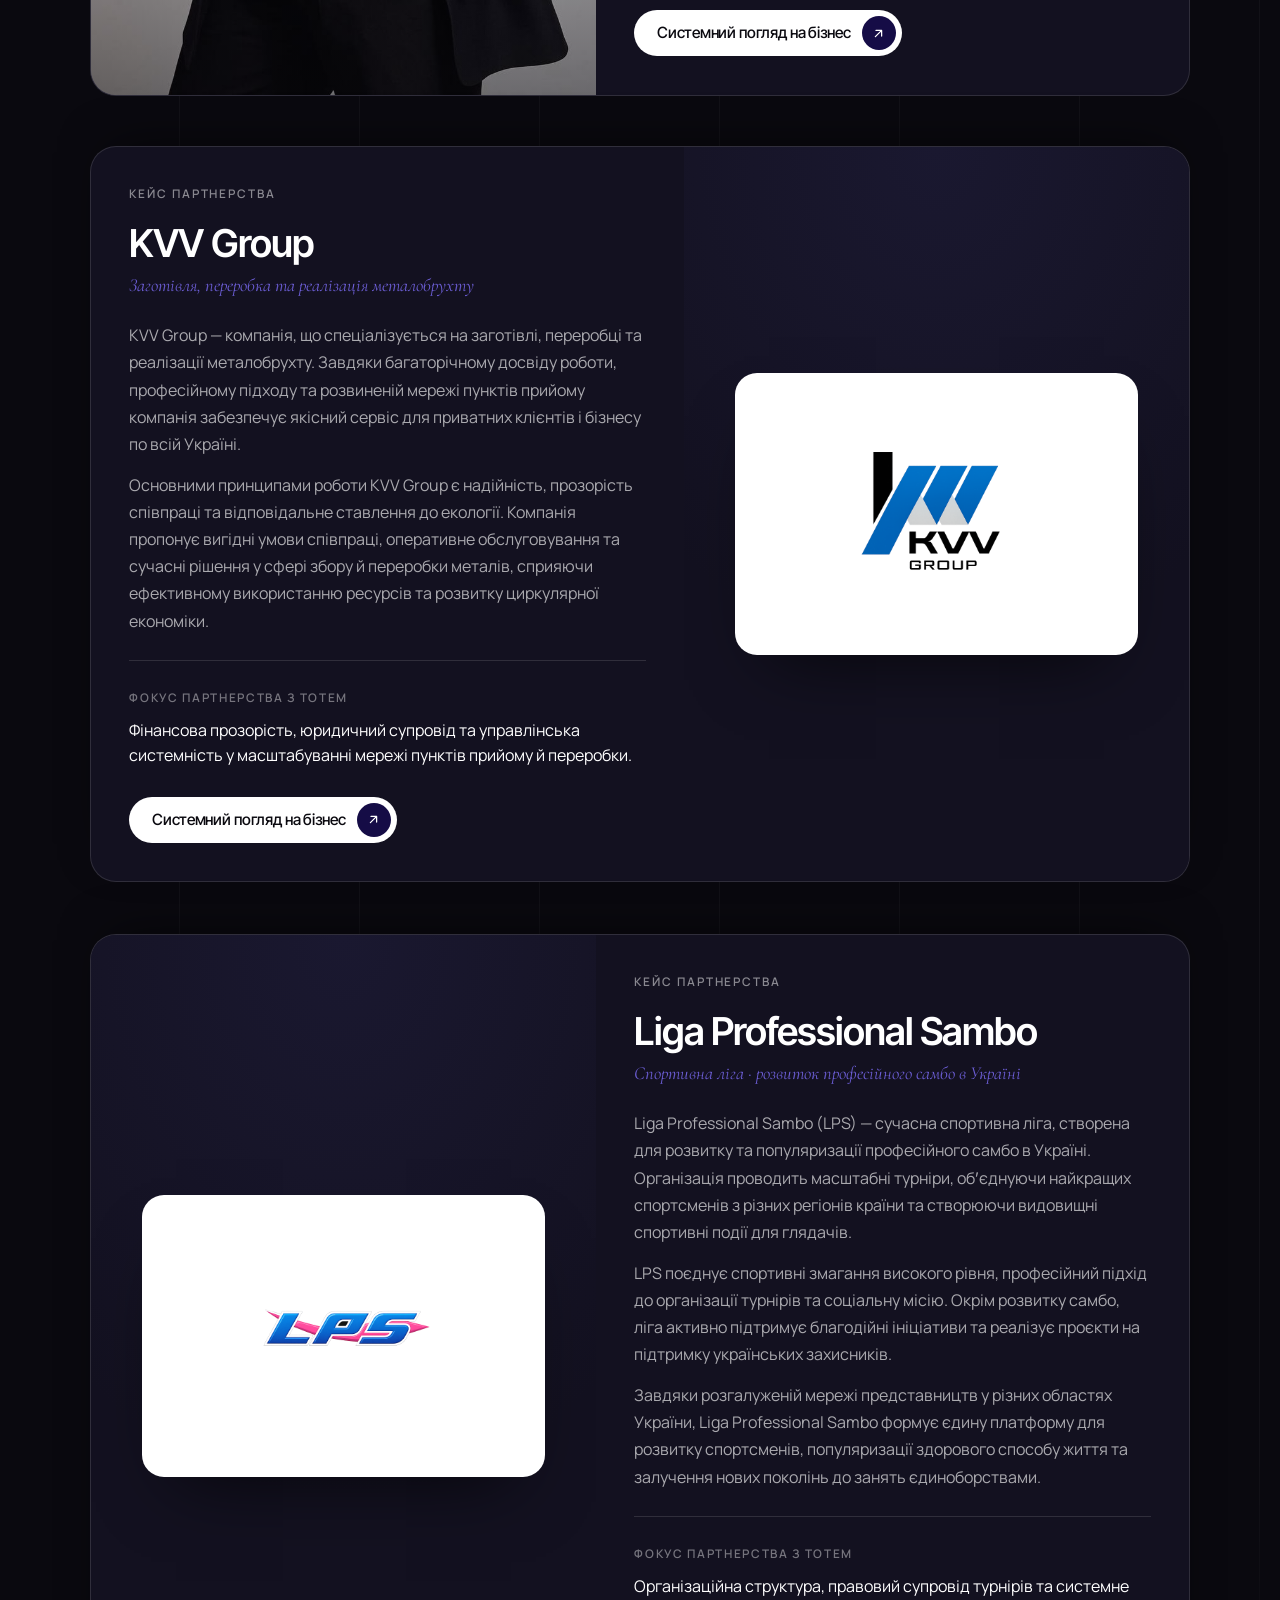
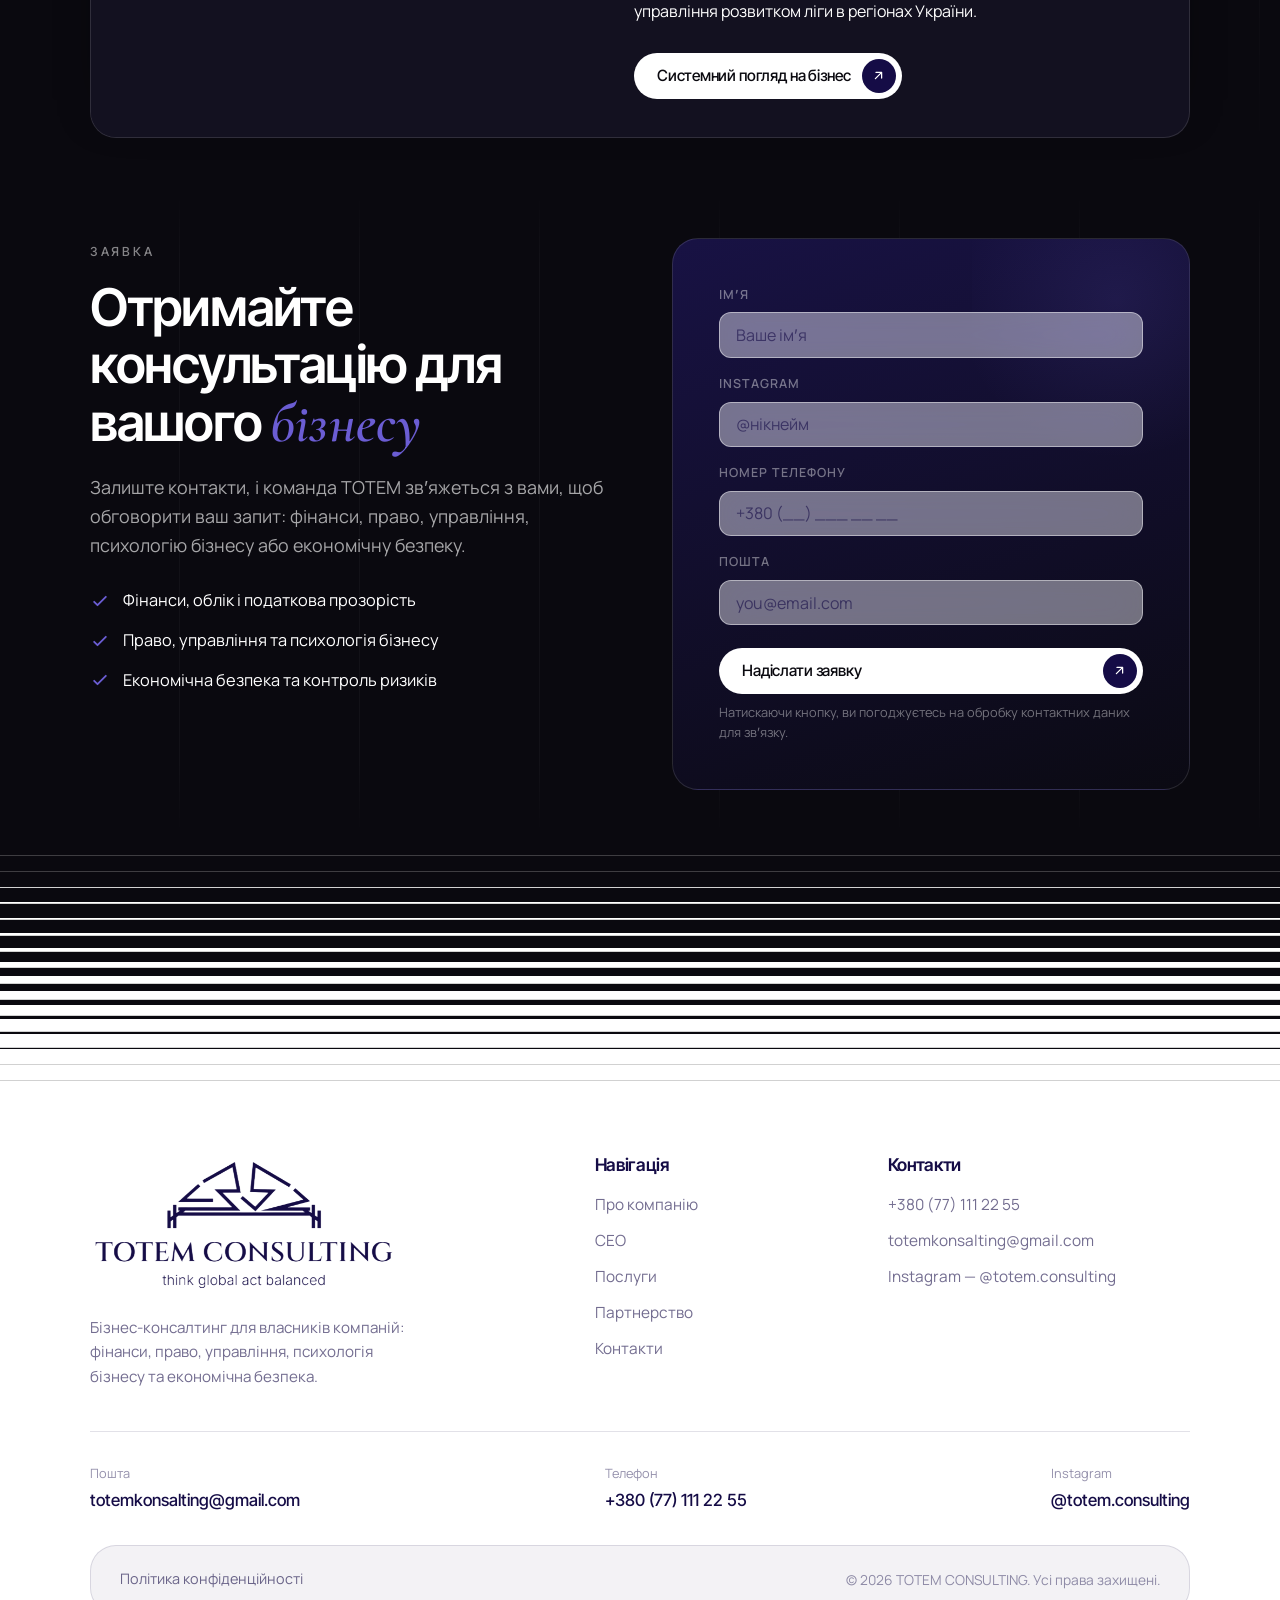
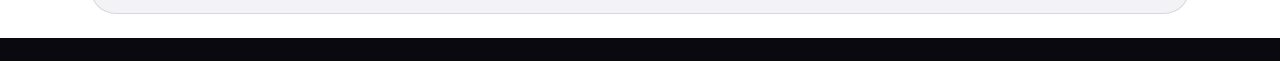
==== commit ee0996bf: "Remove Olha Shyhina partnership case; restore zig-zag layout alternation Co-Authored-By: Claude Opus" ====
--- a/index.html
+++ b/index.html
@@ -350,22 +350,20 @@
           </article>
 
           <article class="case case--rev reveal" data-delay="1">
-            <div class="case-media">
-              <div class="case-brand"><img src="assets/shyhina-logo.png" alt="Логотип агенції OSS Project"></div>
-              <img class="photo" src="assets/shyhina.jpg" alt="Ольга Шигіна — засновниця агенції OSS Project">
+            <div class="case-media case-media--brand">
+              <div class="brand-plate"><img src="assets/kvv-group-logo.png" alt="Логотип KVV Group"></div>
             </div>
             <div class="case-body">
               <span class="case-eyebrow">Кейс партнерства</span>
-              <h3 class="case-name">Ольга Шигіна</h3>
-              <p class="case-role">Підприємиця · засновниця агенції OSS Project</p>
+              <h3 class="case-name">KVV Group</h3>
+              <p class="case-role">Заготівля, переробка та реалізація металобрухту</p>
               <div class="case-desc">
-                <p>Ольга Шигіна — українська підприємиця та SMM-спеціалістка, засновниця агенції OSS Project. Спеціалізується на створенні контенту та реалізації проєктів, які допомагають бізнесу масштабуватися й досягати сталого зростання у соціальних мережах.</p>
-                <p>Під її керівництвом OSS Project обʼєднує сучасні підходи до управління, контенту та розвитку брендів, допомагаючи клієнтам знаходити нові можливості для розвитку та зміцнювати свої позиції на ринку.</p>
-                <p>Її професійна діяльність спрямована на підтримку підприємництва, розвиток бізнес-середовища та впровадження інноваційних підходів до управління й масштабування проєктів.</p>
+                <p>KVV Group — компанія, що спеціалізується на заготівлі, переробці та реалізації металобрухту. Завдяки багаторічному досвіду роботи, професійному підходу та розвиненій мережі пунктів прийому компанія забезпечує якісний сервіс для приватних клієнтів і бізнесу по всій Україні.</p>
+                <p>Основними принципами роботи KVV Group є надійність, прозорість співпраці та відповідальне ставлення до екології. Компанія пропонує вигідні умови співпраці, оперативне обслуговування та сучасні рішення у сфері збору й переробки металів, сприяючи ефективному використанню ресурсів та розвитку циркулярної економіки.</p>
               </div>
               <div class="case-focus">
                 <span class="cf-label">Фокус партнерства з TOTEM</span>
-                <p>Стратегічний розвиток бізнесу, побудова ефективних процесів, масштабування проєктів та впровадження управлінських рішень для сталого зростання компанії.</p>
+                <p>Фінансова прозорість, юридичний супровід та управлінська системність у масштабуванні мережі пунктів прийому й переробки.</p>
               </div>
               <button class="btn" data-open-popup>
                 Системний погляд на бізнес
@@ -378,32 +376,6 @@
           </article>
 
           <article class="case reveal" data-delay="1">
-            <div class="case-media case-media--brand">
-              <div class="brand-plate"><img src="assets/kvv-group-logo.png" alt="Логотип KVV Group"></div>
-            </div>
-            <div class="case-body">
-              <span class="case-eyebrow">Кейс партнерства</span>
-              <h3 class="case-name">KVV Group</h3>
-              <p class="case-role">Заготівля, переробка та реалізація металобрухту</p>
-              <div class="case-desc">
-                <p>KVV Group — компанія, що спеціалізується на заготівлі, переробці та реалізації металобрухту. Завдяки багаторічному досвіду роботи, професійному підходу та розвиненій мережі пунктів прийому компанія забезпечує якісний сервіс для приватних клієнтів і бізнесу по всій Україні.</p>
-                <p>Основними принципами роботи KVV Group є надійність, прозорість співпраці та відповідальне ставлення до екології. Компанія пропонує вигідні умови співпраці, оперативне обслуговування та сучасні рішення у сфері збору й переробки металів, сприяючи ефективному використанню ресурсів та розвитку циркулярної економіки.</p>
-              </div>
-              <div class="case-focus">
-                <span class="cf-label">Фокус партнерства з TOTEM</span>
-                <p>Фінансова прозорість, юридичний супровід та управлінська системність у масштабуванні мережі пунктів прийому й переробки.</p>
-              </div>
-              <button class="btn" data-open-popup>
-                Системний погляд на бізнес
-                <span class="btn-circle" aria-hidden="true">
-                  <svg viewBox="0 0 24 24" fill="none"><path d="M7 17 17 7M17 7H8M17 7v9" stroke="currentColor" stroke-width="2" stroke-linecap="round" stroke-linejoin="round"/></svg>
-                  <svg viewBox="0 0 24 24" fill="none"><path d="M7 17 17 7M17 7H8M17 7v9" stroke="currentColor" stroke-width="2" stroke-linecap="round" stroke-linejoin="round"/></svg>
-                </span>
-              </button>
-            </div>
-          </article>
-
-          <article class="case case--rev reveal" data-delay="1">
             <div class="case-media case-media--brand">
               <div class="brand-plate"><img src="assets/lps-logo.png" alt="Логотип Liga Professional Sambo"></div>
             </div>
